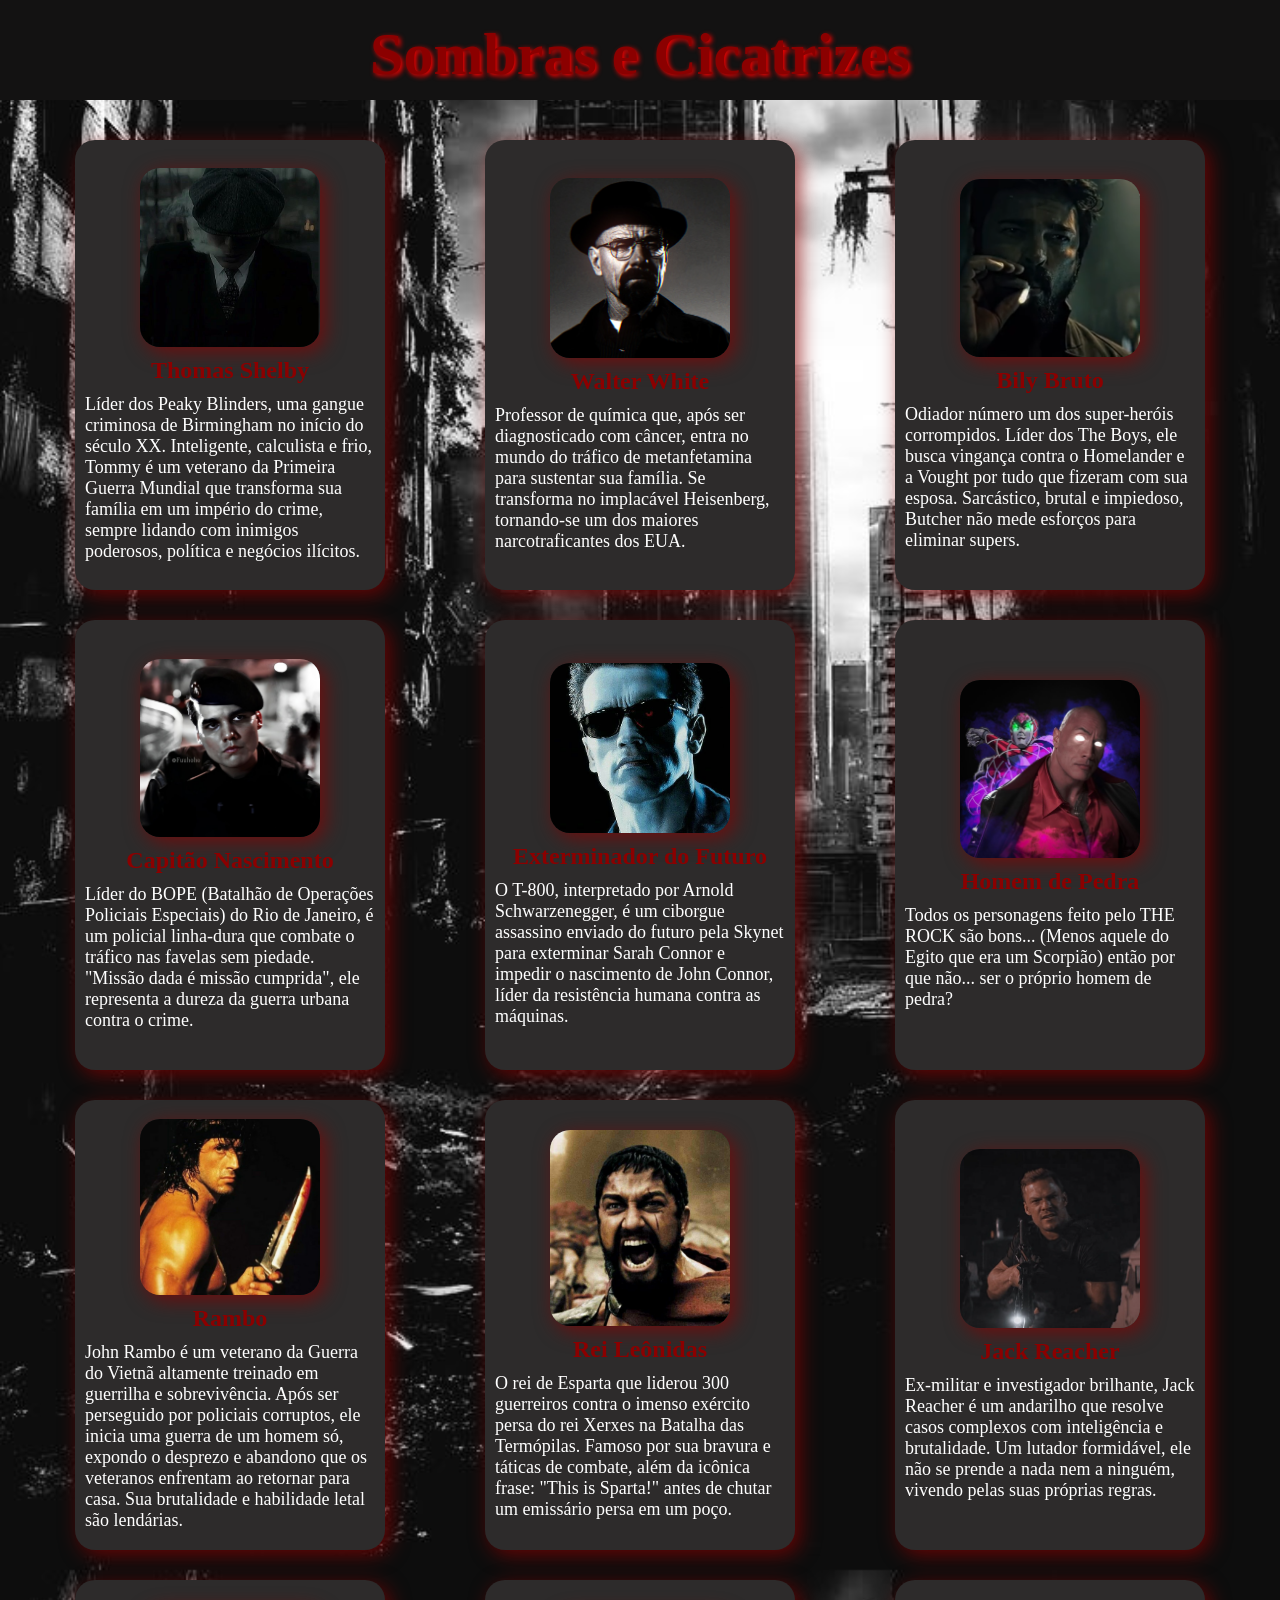
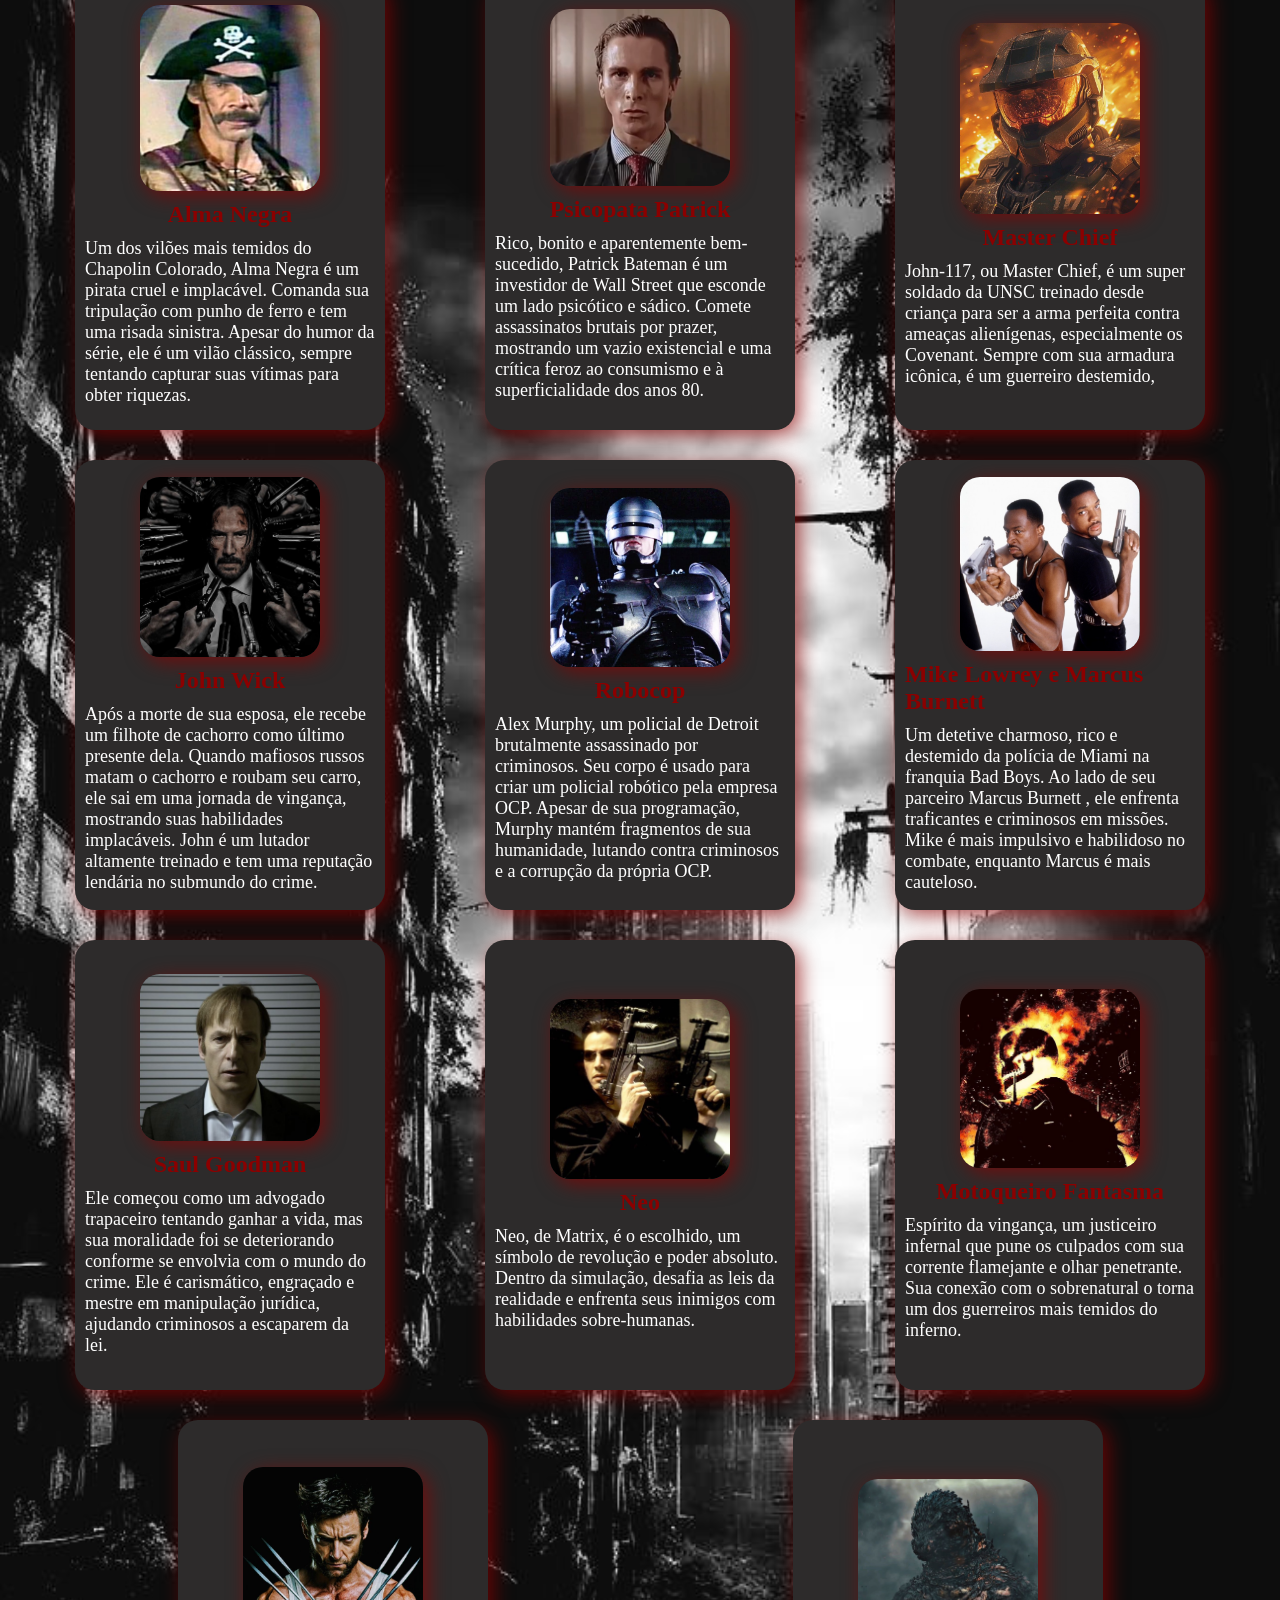
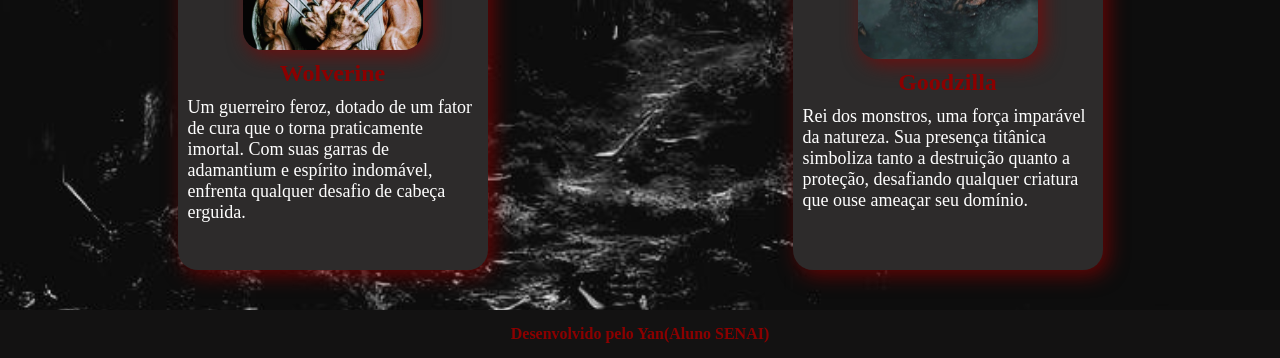
==== index.html @ 133b9180 "Update and rename pagina.html to index.html" ====
<!DOCTYPE html>
<html lang="pt-br">
<head>
    <meta charset="UTF-8">
    <meta name="viewport" content="width=device-width, initial-scale=1.0">
    <title>Semantica</title>
    <link rel="stylesheet" href="style.css">
    <link href="https://fonts.googleapis.com/css2?family=Oswald:wght@300;400;700&display=swap" rel="stylesheet">
    <style>
    
    .card.audio-playing {

    transition: box-shadow 0.3s ease-in-out;
    transform: translateY(-25px) translate(5px, -5px) rotate(4deg);
 box-shadow: 0 0 20px 5px #C89B3C; 
    background-color: rgb(0, 0, 0); 
    animation: darkRedBlackOscillation 0.4s infinite alternate;
        
}

.card.audio-playing img {
            animation: blink 1s infinite alternate; /* Animação de piscar */
            transform: scale(1.1);
            box-shadow: 5px 5px 30px rgba(200, 155, 60, 0.8);
        }


        .card.audio-playing p { 
            color: #C89B3C;
            text-shadow: 2px 2px 5px #C89B3C;
        }


         
        .card.audio-playing h2 {
        color: #C89B3C;
    }
      
        


</style>

</head>
<body>
    <header>
        <h1>Sombras e Cicatrizes </h1>

    </header>
 

    <main>
      
    
    </div>
      
      


       
        <div class="card" onclick="playAudio('audio1')">
            <img src="assets/thomas shelby.png" width="100px">
            <h2>Thomas Shelby</h2> 
            
          
           <p> Líder dos Peaky Blinders, uma gangue criminosa de Birmingham no início do século XX. Inteligente, calculista e frio, Tommy é um veterano da Primeira Guerra Mundial que transforma sua família em um império do crime, sempre lidando com inimigos poderosos, política e negócios ilícitos.

            </p>
            <audio id="audio1" src="audio/cena-dublada-tem-sangue-na-minha-mão-thomas-shelby.mp3"></audio>
            

        </div>


       


        <div class="card" onclick="playAudio('audio2')">
            <img src="assets/walter white.png" width="100px">
            <h2>Walter White</h2>
            <p>Professor de química que, após ser diagnosticado com câncer, entra no mundo do tráfico de metanfetamina para sustentar sua família. 
                Se transforma no implacável Heisenberg, tornando-se um dos maiores narcotraficantes dos EUA.

 </p>
 <audio id="audio2" src="audio/walter-white--breaking-bad--edit-dublado.mp3"></audio>

        </div>



        <div class="card" onclick="playAudio('audio3')">
            <img src="assets/billy bruto.png" width="100px">
            <h2>Bily Bruto</h2>
            <p> Odiador número um dos super-heróis corrompidos. Líder dos The Boys, ele busca vingança contra o Homelander e a Vought por tudo 
                que fizeram com sua esposa. Sarcástico, brutal e impiedoso, Butcher não mede esforços para eliminar supers.</p>
            <audio id="audio3" src="audio/the-boys-nivelei-o-jogo-edit-bruto.mp3"></audio>

        </div>

        <div class="card" onclick="playAudio('audio4')">
            <img src="assets/troap de elite.png" width="100px">
            <h2>Capitão Nascimento</h2>
            <p>Líder do BOPE (Batalhão de Operações Policiais Especiais) do Rio de Janeiro, é um policial linha-dura que combate o tráfico nas 
                favelas sem piedade. "Missão dada é missão cumprida", ele representa a dureza da guerra urbana contra o crime. </p>
                <audio id="audio4"   src="audio/tropa-de-elite--bope.mp3"></audio>
              
        </div>


        <div class="card" onclick="playAudio('audio5')">
            <img src="assets/exterminador.png" width="100px">
            <h2>Exterminador do Futuro</h2>
            <p> O T-800, interpretado por Arnold Schwarzenegger, é um ciborgue assassino enviado do futuro pela Skynet para exterminar Sarah 
                Connor e impedir o nascimento de John Connor, líder da resistência humana contra as máquinas. </p>
                <audio id= "audio5"   src="audio/terminator-2-judgement-day-edit--akiuara---sleepwalker-slowed.mp3"></audio>

        </div>

        <div class="card" onclick="playAudio('audio6')">
            <img src="assets/the rock.png" width="100px">
            <h2>Homem de Pedra</h2>
            <p> Todos os personagens feito pelo THE ROCK são bons... (Menos aquele do Egito que era um Scorpião)
                então por que não... ser o próprio homem de pedra?

            </p>
            <audio id= "audio6"   src="audio/its-about-drive-its-about-power-we-stay-hungry-we-devour-uncensored-hq.mp3"></audio>


        </div>


        <div class="card" onclick="playAudio('audio7')">
            <img src="assets/rambo.png" width="100px">
            <h2>Rambo</h2>
            <p> John Rambo é um veterano da Guerra do Vietnã altamente treinado em guerrilha e sobrevivência. Após ser perseguido por policiais corruptos, ele inicia uma guerra de um homem só, expondo o desprezo e abandono que os veteranos enfrentam ao retornar para casa. Sua brutalidade e habilidade letal são lendárias.</p>
            <audio id= "audio7"   src="audio/rambo-edit-pra-mim-a-vida-cívil-não-é-nada-rambo.mp3"></audio>
        </div>


        <div class="card" onclick="playAudio('audio8')">
            <img src="assets/esparta.png" width="100px">
            <h2>Rei Leônidas</h2>
            <p> O rei de Esparta que liderou 300 guerreiros contra o imenso exército persa do rei Xerxes na Batalha das Termópilas. Famoso por sua bravura e táticas de combate, além da icônica frase: "This is Sparta!" antes de chutar um emissário persa em um poço.</p>
            <audio id= "audio8"   src="audio/rei-leônidas-edit.mp3"></audio>
        </div>


        <div class="card" onclick="playAudio('audio9')">
            <img src="assets/jack reacher.png" width="100px">
            <h2>Jack Reacher</h2>
            <p> Ex-militar e investigador brilhante, Jack Reacher é um andarilho que resolve casos complexos com inteligência e brutalidade. Um lutador formidável, ele não se prende a nada nem a ninguém, vivendo pelas suas próprias regras.</p>
            <audio id= "audio9"   src="audio/ele-ainda-deu-uma-chance--série-reacher.mp3"></audio>
        </div>


        <div class="card" onclick="playAudio('audio10')">
            <img src="assets/alma negra.png" width="100px">
            <h2>Alma Negra</h2>
            <p> Um dos vilões mais temidos do Chapolin Colorado, Alma Negra é um pirata cruel e implacável. Comanda sua tripulação com punho de ferro e tem uma risada sinistra. Apesar do humor da série, ele é um vilão clássico, sempre tentando capturar suas vítimas para obter riquezas.</p>
                <audio id= "audio10"   src="audio/alma-negra-edit--af1-slowed.mp3"></audio>

        </div>


        <div class="card" onclick="playAudio('audio11')">
            <img src="assets/patrick sigma.png" width="100px">
            <h2>Psicopata Patrick</h2>
            <p> Rico, bonito e aparentemente bem-sucedido, Patrick Bateman é um investidor de Wall Street que esconde um lado psicótico e sádico. Comete assassinatos brutais por prazer, mostrando um vazio existencial e uma crítica feroz ao consumismo e à superficialidade dos anos 80.    </p>
                <audio id= "audio11"   src="audio/edit-do-psicopata-americano.mp3"></audio>
 

        </div>


        <div class="card" onclick="playAudio('audio12')">
            <img src="assets/halo.png" width="100px">
            <h2>Master Chief</h2>
            <p> John-117, ou Master Chief, é um super soldado da UNSC treinado desde criança para ser a arma perfeita contra ameaças alienígenas, especialmente os Covenant. Sempre com sua armadura icônica, é um guerreiro destemido,</p>
            <audio id= "audio12"   src="audio/master-chief-edit.mp3"></audio>
        </div>



        <div class="card" onclick="playAudio('audio13')">
            <img src="assets/john wick.png" width="100px">
            <h2>John Wick</h2>
            <p>Após a morte de sua esposa, ele recebe um filhote de cachorro como último presente dela. Quando mafiosos russos matam o cachorro e roubam seu carro, ele sai em uma jornada de vingança, mostrando suas habilidades implacáveis. John é um lutador altamente treinado e tem uma reputação lendária no submundo do crime.   </p>
                <audio id= "audio13"   src="audio/john-wick-conversa-com-winston-shorts-short-johnwick-filmes.mp3"></audio>

         
        </div>


        <div class="card" onclick="playAudio('audio14')">
            <img src="assets/robocop.png" width="100px">
            <h2>Robocop</h2>
            <p>Alex Murphy, um policial de Detroit brutalmente assassinado por criminosos. Seu corpo é usado para criar um policial robótico pela empresa OCP. Apesar de sua programação, Murphy mantém fragmentos de sua humanidade, lutando contra criminosos e a corrupção da própria OCP.   </p>
                <audio id= "audio14"   src="audio/alex-murphy-é-robocop-o-policial-do-futuro-1987-cena-final-robocop-dublado.mp3"></audio>
          
        </div>
        



        <div class="card" onclick="playAudio('audio15')">
            <img src="assets/bad boys.png" width="100px">
            <h2>Mike Lowrey e  Marcus Burnett </h2>
            <p>  Um detetive charmoso, rico e destemido da polícia de Miami na franquia Bad Boys. Ao lado de seu parceiro Marcus Burnett , ele enfrenta traficantes e criminosos em missões. Mike é mais impulsivo e habilidoso no combate, enquanto Marcus é mais cauteloso.
            </p>
            <audio id= "audio15"   src="audio/o-que-você-acha-dessa-cena-filme-bad-boys-rise-or-die (1).mp3"></audio>
        </div>



        <div class="card" onclick="playAudio('audio16')">
            <img src="assets/saul goodman.png" width="100px">
            <h2>Saul Goodman</h2>
            <p>Ele começou como um advogado trapaceiro tentando ganhar a vida, mas sua moralidade foi se deteriorando conforme se envolvia com o mundo do crime. Ele é carismático, engraçado e mestre em manipulação jurídica, ajudando criminosos a escaparem da lei.

            
                
            </p>
            <audio id= "audio16"   src="audio/comercial-é-melhor-ligar-para-o-saul-dublado.mp3"></audio>
        </div>


          
        <div class="card" onclick="playAudio('audio17')">
            <img src="asset/matrix.png" width="100px">
            <h2>Neo</h2> 
            
          
           <p> Neo, de Matrix, é o escolhido, um símbolo de revolução e poder absoluto. Dentro da simulação, desafia as leis da realidade e enfrenta seus inimigos com habilidades sobre-humanas.
            </p>
            <audio id="audio17" src="audios/neomatrix.mp3"></audio>
            

        </div>


       


        <div class="card" onclick="playAudio('audio18')">
            <img src="asset/motoqueiro fantasma.png" width="100px">
            <h2>Motoqueiro Fantasma</h2>
            <p>Espírito da vingança, um justiceiro infernal que pune os culpados com sua corrente flamejante e olhar penetrante. Sua conexão com o sobrenatural o torna um dos guerreiros mais temidos do inferno.

 </p>
 <audio id="audio18" src="audios/motoqueiro-fantasma-o-cavaleiro-surge.mp3"></audio>

        </div>



        <div class="card" onclick="playAudio('audio19')">
            <img src="asset/wolverine.png" width="100px">
            <h2>Wolverine</h2>
            <p> Um guerreiro feroz, dotado de um fator de cura que o torna praticamente imortal. Com suas garras de adamantium e espírito indomável, enfrenta qualquer desafio de cabeça erguida.</p>
            <audio id="audio19" src="audios/wolverine.mp3"></audio>

        </div>


        
        <div class="card" onclick="playAudio('audio20')">
            <img src="asset/goodzila.png" width="100px">
            <h2>Goodzilla</h2>
            <p>Rei dos monstros, uma força imparável da natureza. Sua presença titânica simboliza tanto a destruição quanto a proteção, desafiando qualquer criatura que ouse ameaçar seu domínio. </p>
                <audio id= "audio20"   src="audios/goodizilla.mp3"></audio>

        </div>





      
</div>



<script src="script.js"></script>





</body>
    </main>

    <script src="script.js"></script>


    <footer >
      <p> Desenvolvido pelo Yan(Aluno SENAI)</p>

  
    </footer>
</div>
</body>
</html>
---- style.css ----
* {
        margin: 0;
        padding: 0;
        box-sizing: border-box;
    }
    
    body {
        color: #C89B3C; 
        height: 100vh;
        display: flex;
        flex-direction: column;
        background-image: url("assets/download.jfif");
        background-size: cover;
        background-position: center;
    }
    
    header {
        background-color: #131212; 
        height: 100px;
        color: rgb(139, 0, 0); 
        text-align: center;
        align-content: center;
        font-size: 30px;
        font-weight: bold;
        padding: 20px;
        text-shadow: 2px 2px 5px red;
    }
    
    header:hover {
        transform: scale(1.0);
    }
    
    header:hover h1 {
        color: #C89B3C;
        text-shadow: 2px 2px 5px #C89B3C;
    }
    
   
    main {
        flex: 1;
        display: flex;
        flex-direction: row;
        justify-content: space-around;
        padding: 30px;
        align-items: center;
        flex-wrap: wrap;
        gap: 10px;
    }
    /*ANIMAÇÃO DO CARD TANTO NO MOUSE E NA SELEÇÃO DELE*/
    .card {
        width: 310px;
        height: 450px;
        background-color: #2d2b2b; 
        border-radius: 20px;
        box-shadow: 5px 5px 20px rgba(139, 0, 0, 0.7);
        padding: 7px 10px;
        margin: 10px 5px;
        transition: transform 0.3s ease-in-out, box-shadow 0.3s ease-in-out;
        display: flex;
        flex-direction: column;
        justify-content: center;
        align-items: center;
    }
    
    .card:hover {
        transform: translateY(-25px) translate(5px, -5px) rotate(4deg);
        box-shadow: 0 0 20px 5px #C89B3C; 
        background-color: rgb(0, 0, 0); 
        animation: darkRedBlackOscillation 0.4s infinite alternate;
    }
    
    @keyframes darkRedBlackOscillation {
        0% { background-color: #000000; 
            box-shadow: 0 0 15px rgba(139, 0, 0, 0.7);
            border-color: rgba(139, 0, 0, 0.7);
         }
        100% { background-color: #111111; 
            box-shadow: 0 0 20px 5px #C89B3C;
            border-color: #C89B3C;}
    }
    


    


    /**/
    .card img {
        width: 180px;
        object-fit: cover;
        border-radius: 20px;
        border: 4px black;
        box-shadow: 5px 5px 20px rgba(139, 0, 0, 0.7);
    }
    
    .card:hover img{
        transform: scale(1.1);
        box-shadow: 5px 5px 30px rgba(200, 155, 60, 0.8);
    }
    
    .card h2 {
        margin: 10px 0;
        color: rgb(139, 0, 0);
    }
    
    .card:hover h2 {
        color: #C89B3C;
    }
    
    .card p {
        font-size: 18px;
        color: rgb(255, 255, 255);
        transition: color 1.5s ease-in-out;
    }
    
    .card:hover p {
        color: #C89B3C;
        text-shadow: 2px 2px 5px #C89B3C;
    }
    
    footer {
        background-color: #131212;
        text-align: center;
        padding: 15px;
        color: rgb(139, 0, 0); 
        font-weight: bold;
        transition: transform 0.3s ease-in-out, box-shadow 0.3s ease-in-out;
        display: flex;
        justify-content: center;
        align-items: center;
        margin-bottom: 1%;
    }
    
    footer:hover {
        transform: scale(1.0);
    }
    
    footer:hover p {
        color: #C89B3C;
    }
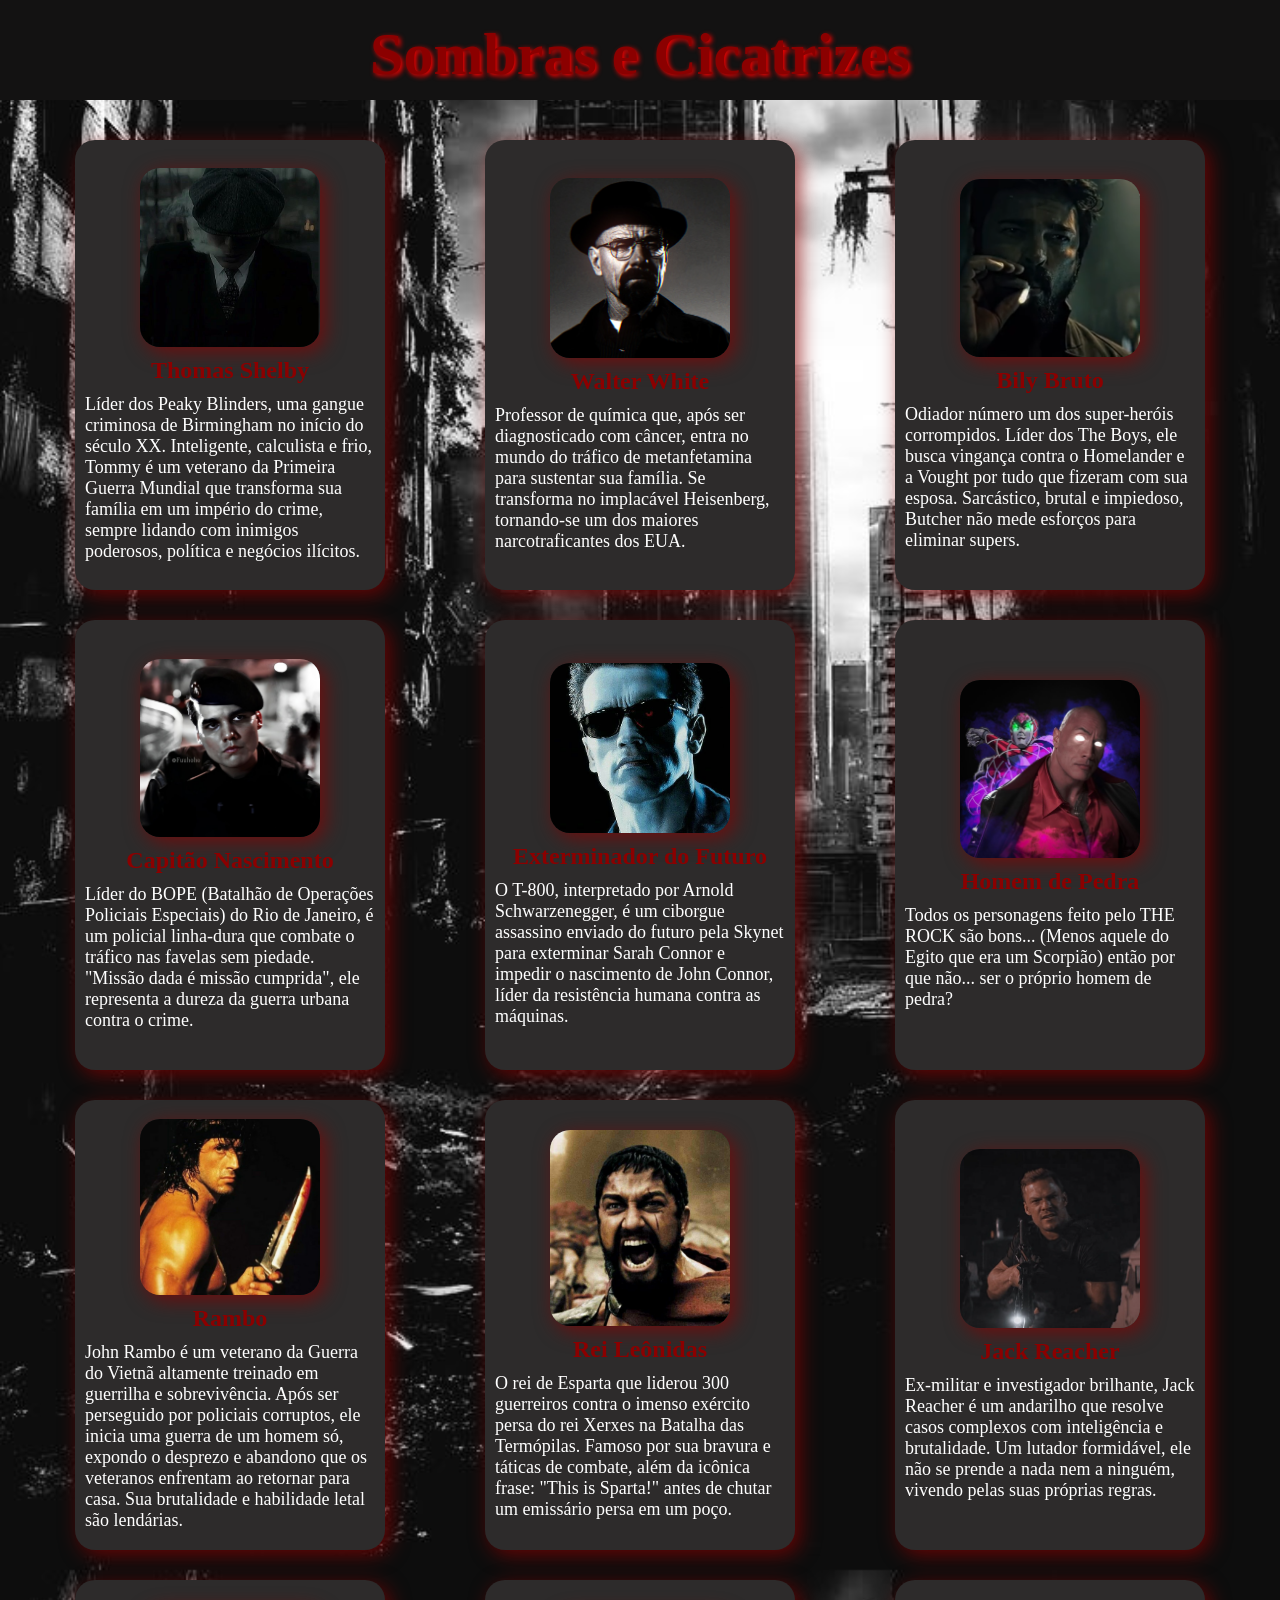
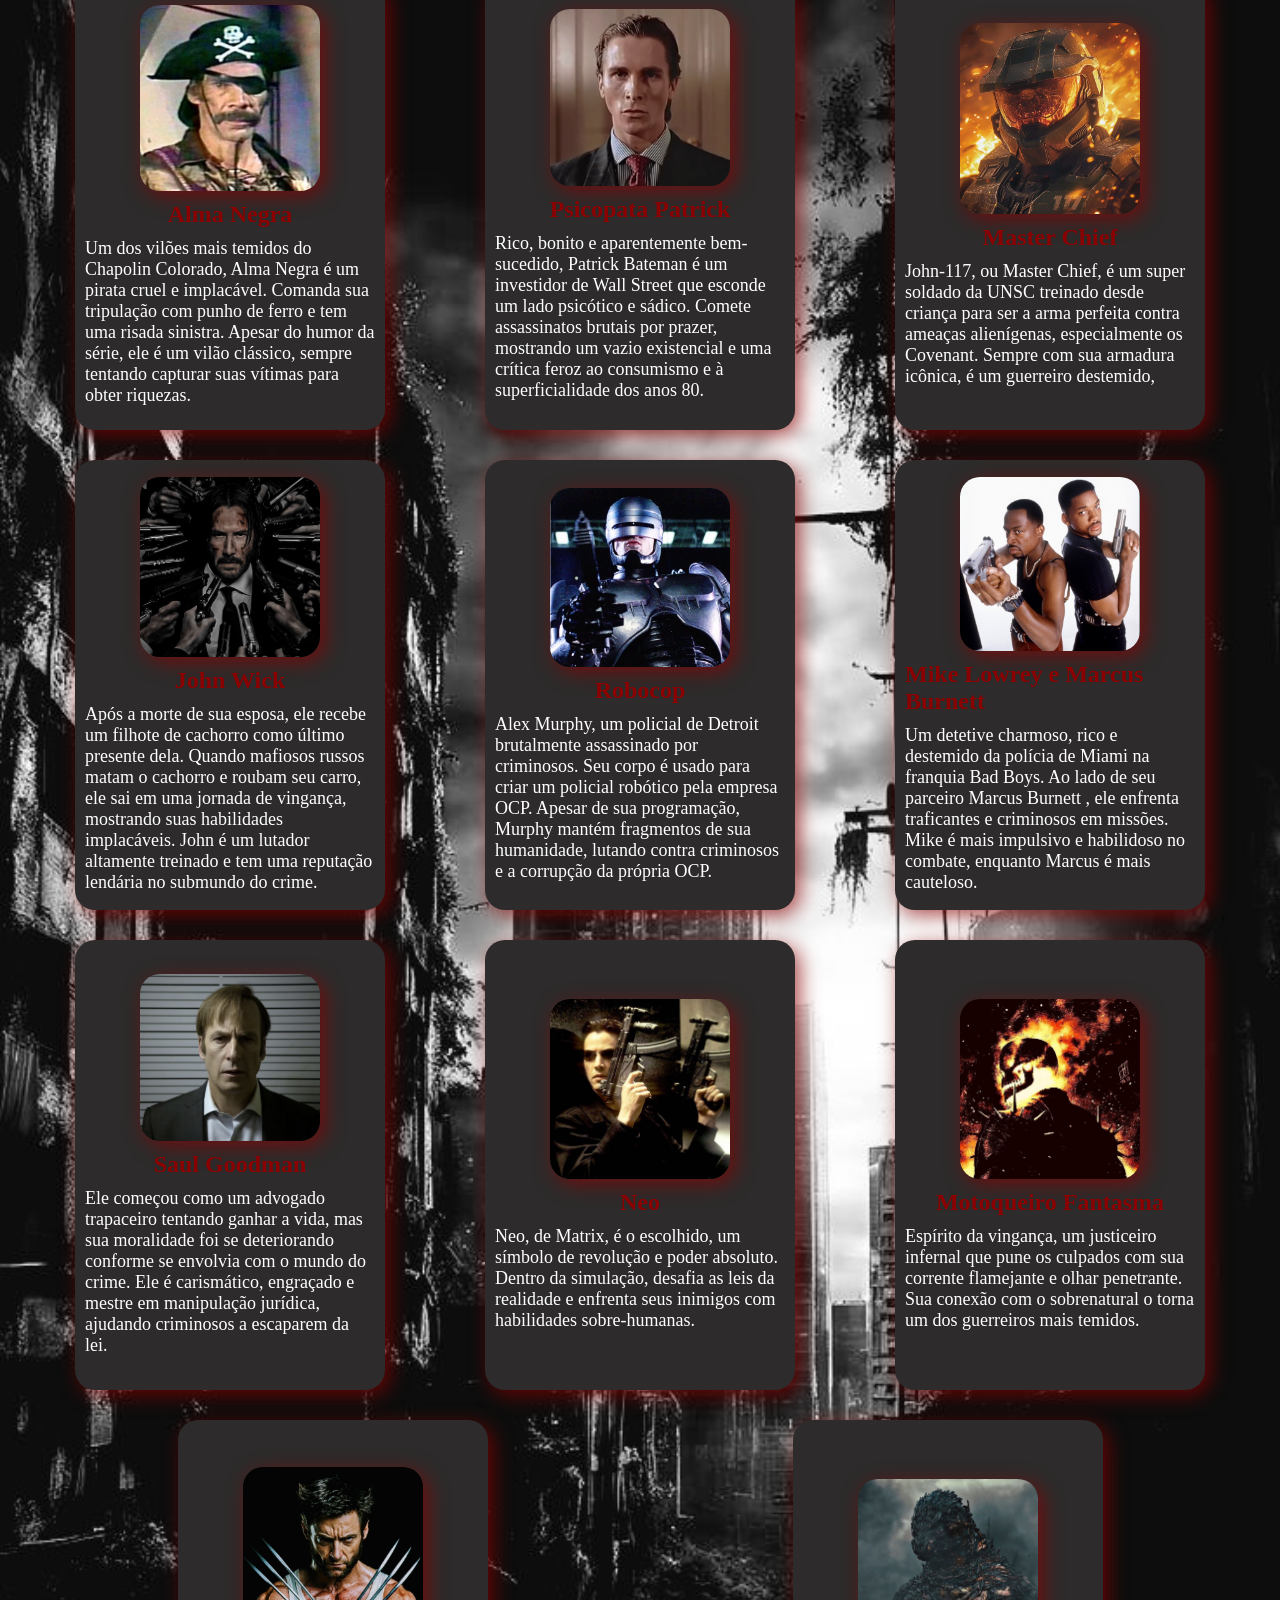
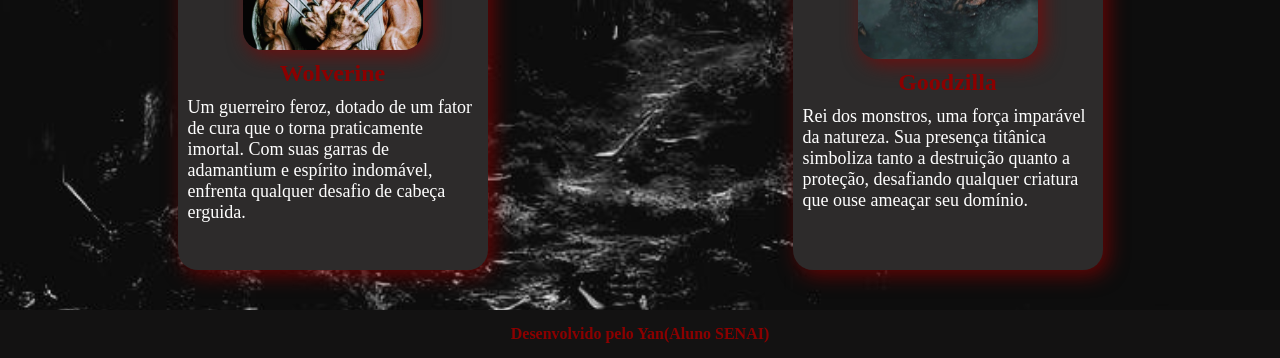
==== commit 1daa2f9c: "Update index.html" ====
--- a/index.html
+++ b/index.html
@@ -244,7 +244,7 @@
         <div class="card" onclick="playAudio('audio18')">
             <img src="asset/motoqueiro fantasma.png" width="100px">
             <h2>Motoqueiro Fantasma</h2>
-            <p>Espírito da vingança, um justiceiro infernal que pune os culpados com sua corrente flamejante e olhar penetrante. Sua conexão com o sobrenatural o torna um dos guerreiros mais temidos do inferno.
+            <p>Espírito da vingança, um justiceiro infernal que pune os culpados com sua corrente flamejante e olhar penetrante. Sua conexão com o sobrenatural o torna um dos guerreiros mais temidos.
 
  </p>
  <audio id="audio18" src="audios/motoqueiro-fantasma-o-cavaleiro-surge.mp3"></audio>
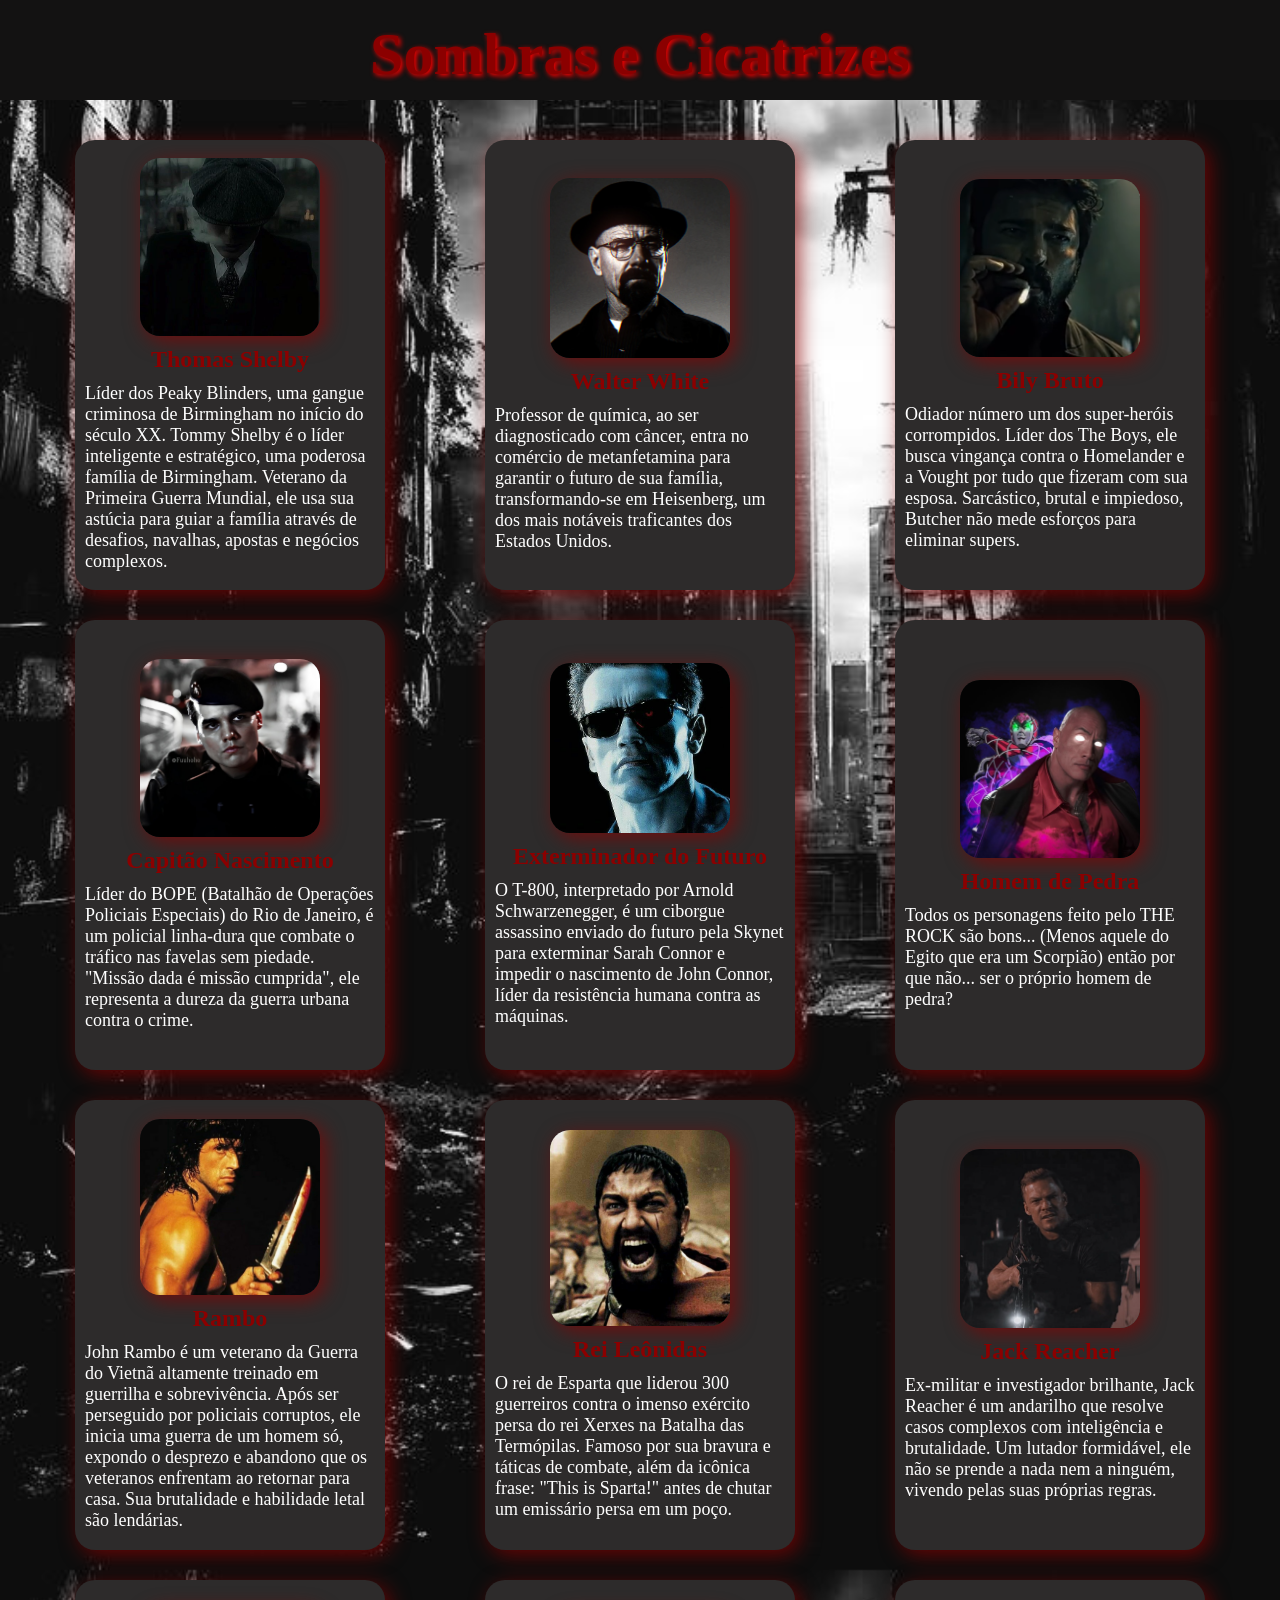
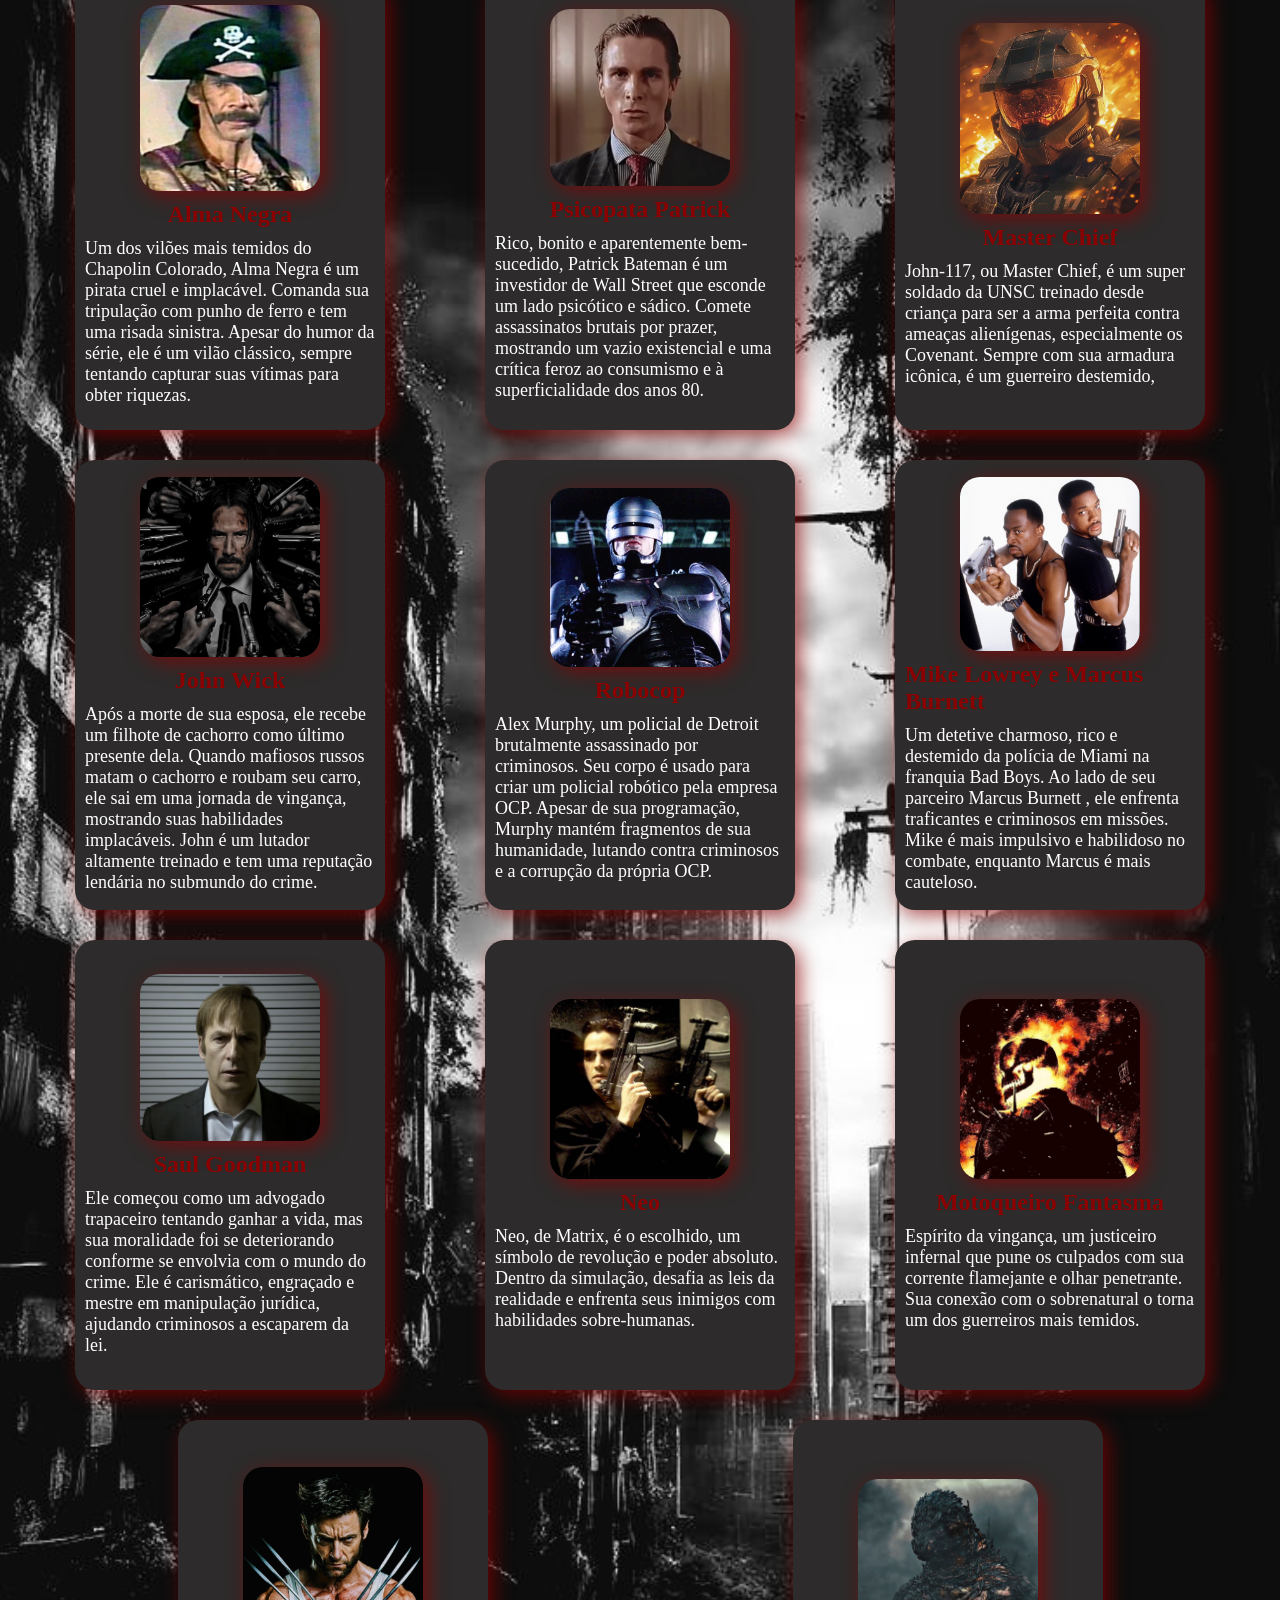
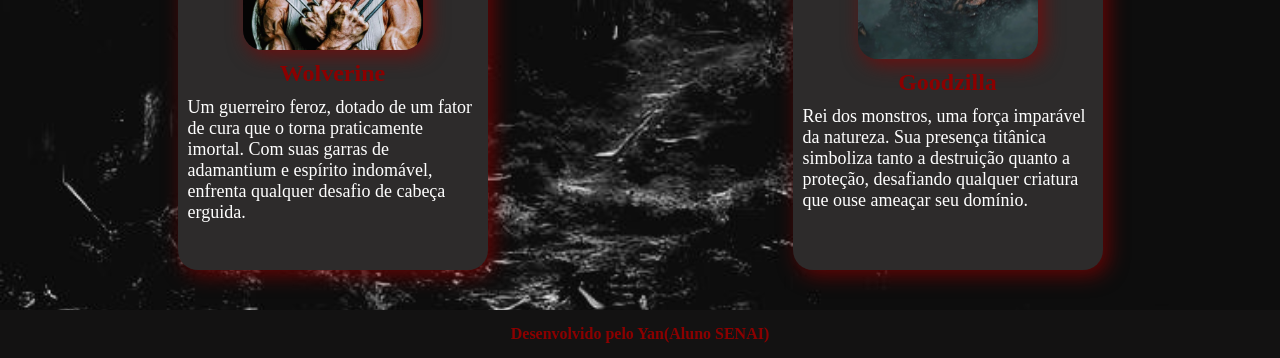
==== commit e54fd86a: "Update index.html" ====
--- a/index.html
+++ b/index.html
@@ -63,8 +63,7 @@
             <h2>Thomas Shelby</h2> 
             
           
-           <p> Líder dos Peaky Blinders, uma gangue criminosa de Birmingham no início do século XX. Inteligente, calculista e frio, Tommy é um veterano da Primeira Guerra Mundial que transforma sua família em um império do crime, sempre lidando com inimigos poderosos, política e negócios ilícitos.
-
+           <p> Líder dos Peaky Blinders, uma gangue criminosa de Birmingham no início do século XX. Tommy Shelby é o líder inteligente e estratégico, uma poderosa família de Birmingham. Veterano da Primeira Guerra Mundial, ele usa sua astúcia para guiar a família através de desafios, navalhas, apostas e negócios complexos.
             </p>
             <audio id="audio1" src="audio/cena-dublada-tem-sangue-na-minha-mão-thomas-shelby.mp3"></audio>
             
@@ -78,9 +77,7 @@
         <div class="card" onclick="playAudio('audio2')">
             <img src="assets/walter white.png" width="100px">
             <h2>Walter White</h2>
-            <p>Professor de química que, após ser diagnosticado com câncer, entra no mundo do tráfico de metanfetamina para sustentar sua família. 
-                Se transforma no implacável Heisenberg, tornando-se um dos maiores narcotraficantes dos EUA.
-
+            <p>Professor de química, ao ser diagnosticado com câncer, entra no comércio de metanfetamina para garantir o futuro de sua família, transformando-se em Heisenberg, um dos mais notáveis traficantes dos Estados Unidos.
  </p>
  <audio id="audio2" src="audio/walter-white--breaking-bad--edit-dublado.mp3"></audio>
 
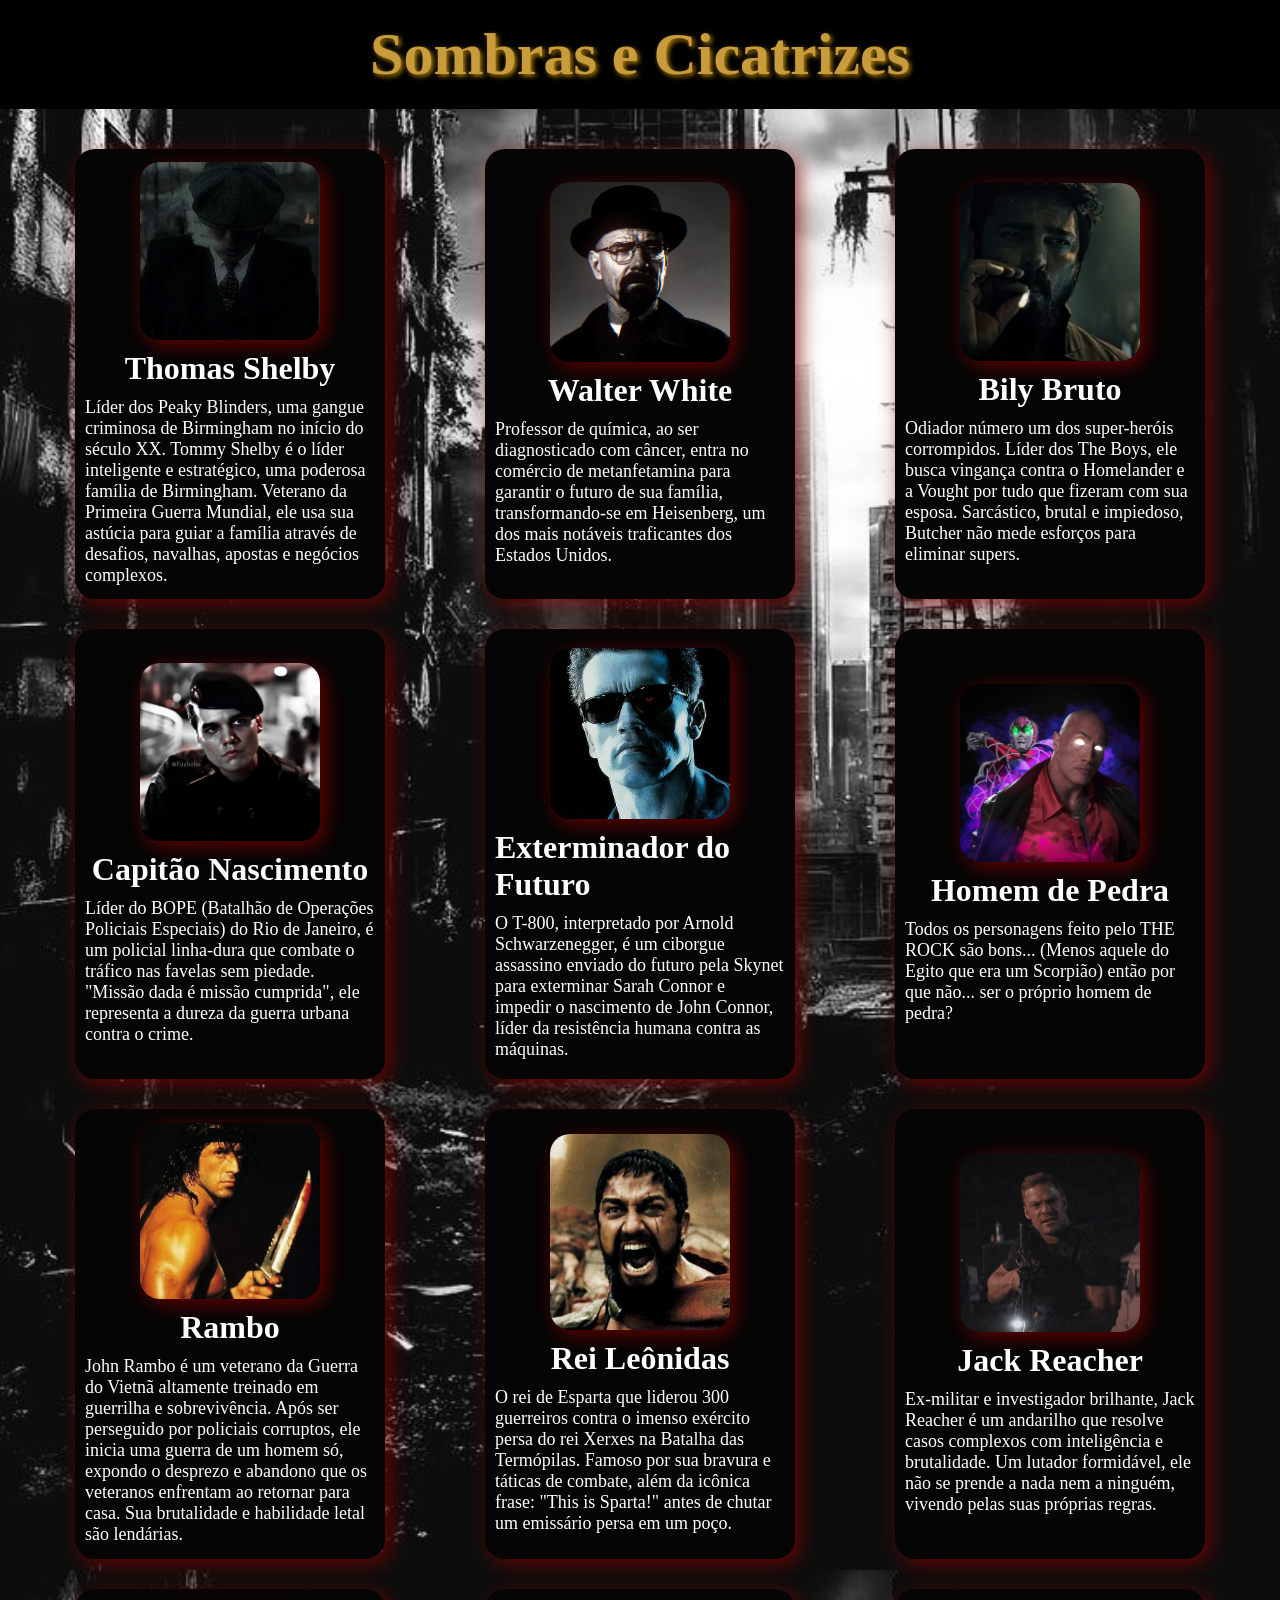
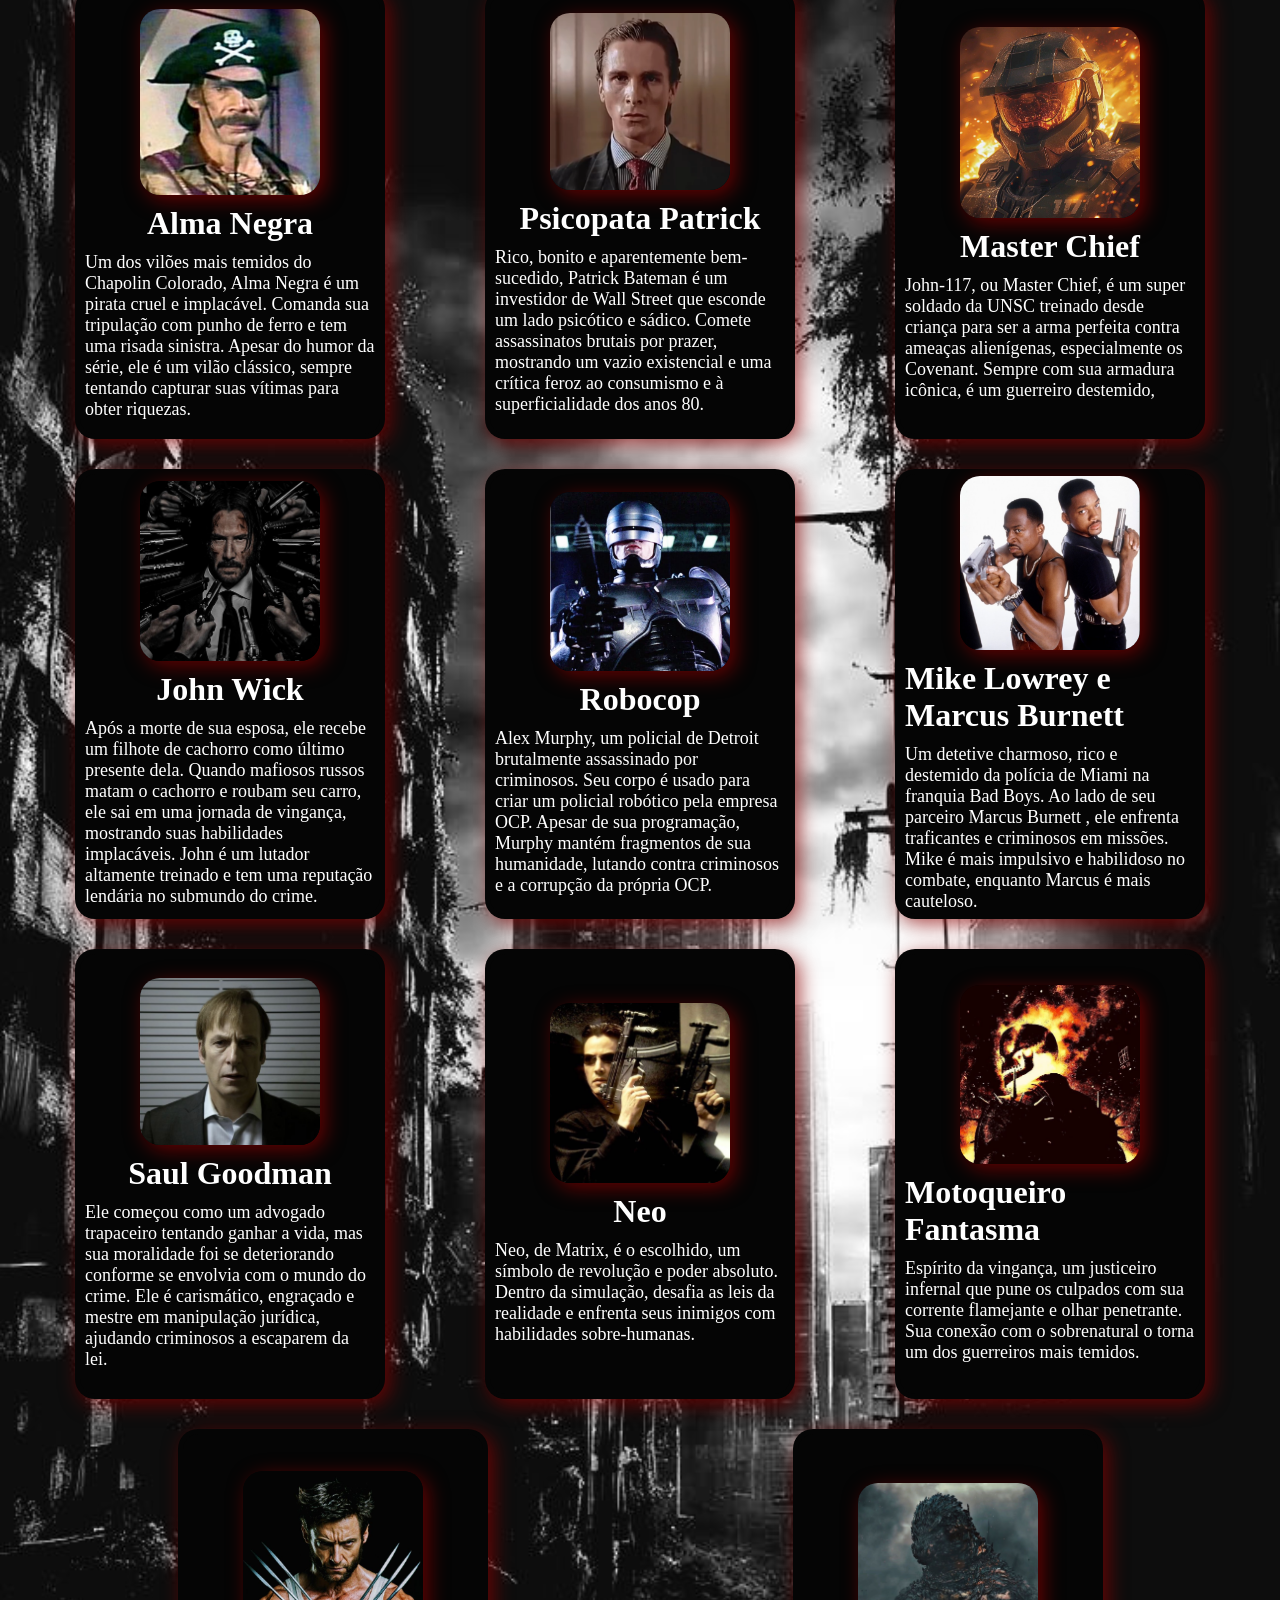
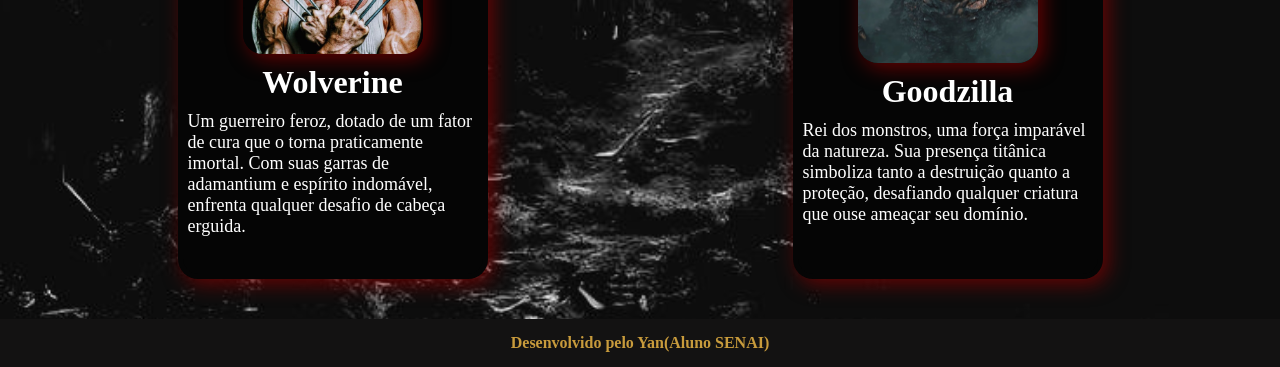
==== commit 55b436d9: "Update index.html" ====
--- a/index.html
+++ b/index.html
@@ -3,38 +3,50 @@
 <head>
     <meta charset="UTF-8">
     <meta name="viewport" content="width=device-width, initial-scale=1.0">
-    <title>Semantica</title>
+    <title>Personagens Temidos</title>
     <link rel="stylesheet" href="style.css">
     <link href="https://fonts.googleapis.com/css2?family=Oswald:wght@300;400;700&display=swap" rel="stylesheet">
     <style>
     
+       
     .card.audio-playing {
-
-    transition: box-shadow 0.3s ease-in-out;
-    transform: translateY(-25px) translate(5px, -5px) rotate(4deg);
- box-shadow: 0 0 20px 5px #C89B3C; 
-    background-color: rgb(0, 0, 0); 
-    animation: darkRedBlackOscillation 0.4s infinite alternate;
-        
+  transition: box-shadow 0.3s ease-in-out, transform 0.3s ease-in-out; /* Added transform to transition */
+  transform: translateY(-15px) scale(1.05) rotate(3deg);
+  box-shadow: 0 0 20px 5px #C89B3C;
+  background-color: rgb(0, 0, 0);
+  animation: darkRedBlackOscillation 0.4s infinite alternate;
 }
 
+.card.audio-playing::before {
+  content: '';
+  position: absolute;
+  width: 200px;
+  background-image: linear-gradient(180deg,  rgb(255, 153, 0), rgb(255, 172, 48));
+  height: 150%;
+  transition: opacity 0.25s linear; /* Changed to opacity transition */
+  opacity: 1; /* Make it visible when audio is playing */
+  animation: rotBGing 3s linear infinite; /* Assuming rotBGing is defined elsewhere */
+}
+
 .card.audio-playing img {
-            animation: blink 1s infinite alternate; /* Animação de piscar */
-            transform: scale(1.1);
-            box-shadow: 5px 5px 30px rgba(200, 155, 60, 0.8);
-        }
-
-
-        .card.audio-playing p { 
-            color: #C89B3C;
-            text-shadow: 2px 2px 5px #C89B3C;
-        }
-
-
-         
-        .card.audio-playing h2 {
+        animation: blink 1s infinite alternate; /* Animação de piscar */
+        transform: scale(1.1);
+        box-shadow: 5px 5px 30px rgba(200, 155, 60, 0.8);
+    }
+
+
+    .card.audio-playing p { 
         color: #C89B3C;
+        text-shadow: 2px 2px 5px #C89B3C;
     }
+
+
+     
+    .card.audio-playing h2 {
+    color: #C89B3C;
+}
+
+
       
         
 
--- a/style.css
+++ b/style.css
@@ -1,151 +1,238 @@
 
 
-
-
-
-
-
-
-
-
-      * {
-        margin: 0;
-        padding: 0;
-        box-sizing: border-box;
-    }
-    
-    body {
-        color: #C89B3C; 
-        height: 100vh;
-        display: flex;
-        flex-direction: column;
-        background-image: url("assets/download.jfif");
-        background-size: cover;
-        background-position: center;
-    }
-    
-    header {
-        background-color: #131212; 
-        height: 100px;
-        color: rgb(139, 0, 0); 
-        text-align: center;
-        align-content: center;
-        font-size: 30px;
-        font-weight: bold;
-        padding: 20px;
-        text-shadow: 2px 2px 5px red;
-    }
-    
-    header:hover {
-        transform: scale(1.0);
-    }
-    
-    header:hover h1 {
-        color: #C89B3C;
-        text-shadow: 2px 2px 5px #C89B3C;
-    }
-    
-   
-    main {
-        flex: 1;
-        display: flex;
-        flex-direction: row;
-        justify-content: space-around;
-        padding: 30px;
-        align-items: center;
-        flex-wrap: wrap;
-        gap: 10px;
-    }
-    /*ANIMAÇÃO DO CARD TANTO NO MOUSE E NA SELEÇÃO DELE*/
-    .card {
-        width: 310px;
-        height: 450px;
-        background-color: #2d2b2b; 
-        border-radius: 20px;
-        box-shadow: 5px 5px 20px rgba(139, 0, 0, 0.7);
-        padding: 7px 10px;
-        margin: 10px 5px;
-        transition: transform 0.3s ease-in-out, box-shadow 0.3s ease-in-out;
-        display: flex;
-        flex-direction: column;
-        justify-content: center;
-        align-items: center;
-    }
-    
-    .card:hover {
-        transform: translateY(-25px) translate(5px, -5px) rotate(4deg);
-        box-shadow: 0 0 20px 5px #C89B3C; 
-        background-color: rgb(0, 0, 0); 
-        animation: darkRedBlackOscillation 0.4s infinite alternate;
-    }
-    
-    @keyframes darkRedBlackOscillation {
-        0% { background-color: #000000; 
-            box-shadow: 0 0 15px rgba(139, 0, 0, 0.7);
-            border-color: rgba(139, 0, 0, 0.7);
-         }
-        100% { background-color: #111111; 
-            box-shadow: 0 0 20px 5px #C89B3C;
-            border-color: #C89B3C;}
-    }
-    
-
-
-    
-
-
-    /**/
-    .card img {
-        width: 180px;
-        object-fit: cover;
-        border-radius: 20px;
-        border: 4px black;
-        box-shadow: 5px 5px 20px rgba(139, 0, 0, 0.7);
-    }
-    
-    .card:hover img{
-        transform: scale(1.1);
-        box-shadow: 5px 5px 30px rgba(200, 155, 60, 0.8);
-    }
-    
-    .card h2 {
-        margin: 10px 0;
-        color: rgb(139, 0, 0);
-    }
-    
-    .card:hover h2 {
-        color: #C89B3C;
-    }
-    
-    .card p {
-        font-size: 18px;
-        color: rgb(255, 255, 255);
-        transition: color 1.5s ease-in-out;
-    }
-    
-    .card:hover p {
-        color: #C89B3C;
-        text-shadow: 2px 2px 5px #C89B3C;
-    }
-    
-    footer {
-        background-color: #131212;
-        text-align: center;
-        padding: 15px;
-        color: rgb(139, 0, 0); 
-        font-weight: bold;
-        transition: transform 0.3s ease-in-out, box-shadow 0.3s ease-in-out;
-        display: flex;
-        justify-content: center;
-        align-items: center;
-        margin-bottom: 1%;
-    }
-    
-    footer:hover {
-        transform: scale(1.0);
-    }
-    
-    footer:hover p {
-        color: #C89B3C;
-    }
-    +* {
+  margin: 0;
+  padding: 0;
+  box-sizing: border-box;
+}
+
+body {
+  color: #C89B3C;
+  height: 100vh;
+  display: flex;
+  flex-direction: column;
+  background-image: url("assets/download.jfif");
+  background-size: cover;
+  background-position: center;
+  background-color: rgba(0, 0, 0, 0.5);
+}
+
+/* Estilos do cabeçalho */
+header {
+  background-color: #000000;
+  height: 125px;
+  color: #C89B3C; 
+  text-align: center;
+  align-content: center;
+  font-size: 30px;
+  font-weight: bold;
+  padding: 20px;
+  text-shadow: 2px 2px 5px #b8860b; 
+  transition: transform 0.3s ease-in-out, box-shadow 0.3s ease-in-out;
+}
+
+header:hover {
+  transform: scale(1.0);
+}
+
+header:hover h1 {
+  color: #F5F5DC;
+  text-shadow: 2px 2px 5px #C89B3C;
+}
+
+/* Estilos da seção principal */
+main {
+  flex: 1;
+  display: flex;
+  flex-direction: row;
+  justify-content: space-around;
+  padding: 30px;
+  align-items: center;
+  flex-wrap: wrap;
+  gap: 10px;
+}
+
+/* Estilos do card */
+.card {
+  width: 310px;
+  height: 450px;
+  background-color: #050505; /* Preto bem escuro, ok */
+  border-radius: 20px;
+  box-shadow: 5px 5px 20px rgba(139, 0, 0, 0.7); 
+  padding: 7px 10px;
+  margin: 10px 5px;
+  transition: transform 0.3s ease-in-out, box-shadow 0.3s ease-in-out;
+  display: flex;
+  flex-direction: column;
+  justify-content: center;
+  align-items: center;
+  position: relative; /* Adicionado para posicionar ::before e ::after */
+  overflow: hidden; 
+
+
+}
+
+.card:hover {
+  transform: translateY(-25px) translate(5px, -5px) rotate(4deg);
+  box-shadow: 0 0 20px 5px #C89B3C; /* Sombra dourada ao passar o mouse */
+  background-color: rgb(0, 0, 0); /* Preto */
+  animation: darkRedBlackOscillation 0.4s infinite alternate;
+
+}
+
+@keyframes darkRedBlackOscillation {
+  0% {
+    background-color: #000000; /* Preto */
+    box-shadow: 0 0 15px rgba(139, 0, 0, 0.7); /* Sombra vermelha escura */
+    border-color: rgba(139, 0, 0, 0.7);
+  }
+  100% {
+    background-color: #111111; /* Preto mais claro */
+    box-shadow: 0 0 20px 5px #C89B3C; /* Sombra dourada */
+    border-color: #C89B3C;
+  }
+}
+
+.card img {
+  width: 180px;
+  object-fit: cover;
+  border-radius: 20px;
+  border: 4px black; /* Preto, ok */
+  box-shadow: 5px 5px 20px rgba(139, 0, 0, 0.7); /* Sombra vermelha escura */
+}
+
+.card:hover img {
+  transform: scale(1.1);
+  box-shadow: 5px 5px 30px rgba(200, 155, 60, 0.8); /* Sombra dourada ao passar o mouse */
+ 
+}
+
+.card h2 {
+  margin: 10px 0;
+  color: #C89B3C; /* Tom dourado */
+  z-index: 1; /* Garante que o título fique acima dos pseudo-elementos */
+}
+
+.card:hover h2 {
+  color: #F5F5DC; /* Bege claro ao passar o mouse */
+}
+
+.card p {
+  font-size: 18px;
+  color: #FFFFFF; /* Branco */
+  transition: color 1.5s ease-in-out;
+  z-index: 1; /* Garante que o parágrafo fique acima dos pseudo-elementos */
+}
+
+.card:hover p {
+  color: #F5F5DC; 
+  text-shadow: 2px 2px 5px #C89B3C; 
+}
+
+/* Estilos do rodapé */
+footer {
+  background-color: #131212;
+  text-align: center;
+  padding: 15px;
+  color: #C89B3C; 
+  font-weight: bold;
+  transition: transform 0.3s ease-in-out, box-shadow 0.3s ease-in-out;
+  display: flex;
+  justify-content: center;
+  align-items: center;
+  margin-bottom: 1%;
+}
+
+footer:hover {
+  transform: scale(1.0);
+}
+
+footer:hover p {
+  color: #F5F5DC; /* Bege claro ao passar o mouse */
+}
+
+
+
+
+
+
+
+
+
+@keyframes rotBGing {
+  from {
+    transform: rotate(0deg);
+  }
+  to {
+    transform: rotate(360deg);
+  }
+}
+
+
+
+.card h2 {
+  z-index: 1;
+  color: white;
+  font-size: 2em;
+}
+
+.card::before {
+  content: '';
+  position: absolute;
+  width: 200px;
+  background-image: linear-gradient(180deg, rgba(255, 196, 4, 0.7), rgba(255, 0, 0, 0.7));
+  height: 150%;
+  transition: all 0.25s linear;
+  opacity: 0; 
+}
+
+
+
+.card:hover::before,
+.card:focus::before,
+.card.animate-border::before { /* Add this line */
+  opacity: 1;
+  animation: rotBGing 3s linear infinite;
+}
+
+
+
+
+/* CARD */
+
+.card {
+  position: relative; 
+  overflow: hidden; 
+}
+
+
+
+.card::after {
+  content: "";
+  position: absolute;
+  background: inherit; /* Herda o background do card */
+  inset: 5px; /* Cria uma borda interna */
+  border-radius: 10px; /* Arredondamento da borda interna */
+  z-index: 0; /* Coloca atrás do conteúdo do card */
+}
+
+/* Estilos para o conteúdo do card (título, parágrafo, etc.) */
+.card h2,
+.card p,
+.card img {
+  z-index: 1; /* Garante que o conteúdo fique acima dos pseudo-elementos */
+  position: relative; /* Cria um contexto de empilhamento */
+}
+
+
+/* Pseudo-elemento ::after para o card (borda interna) */
+.card::after {
+  content: "";
+  position: absolute;
+  inset: 5px;
+  border-radius: 15px;
+  z-index: 0; /* Garante que fique atrás do conteúdo do card */
+}
+
+
+
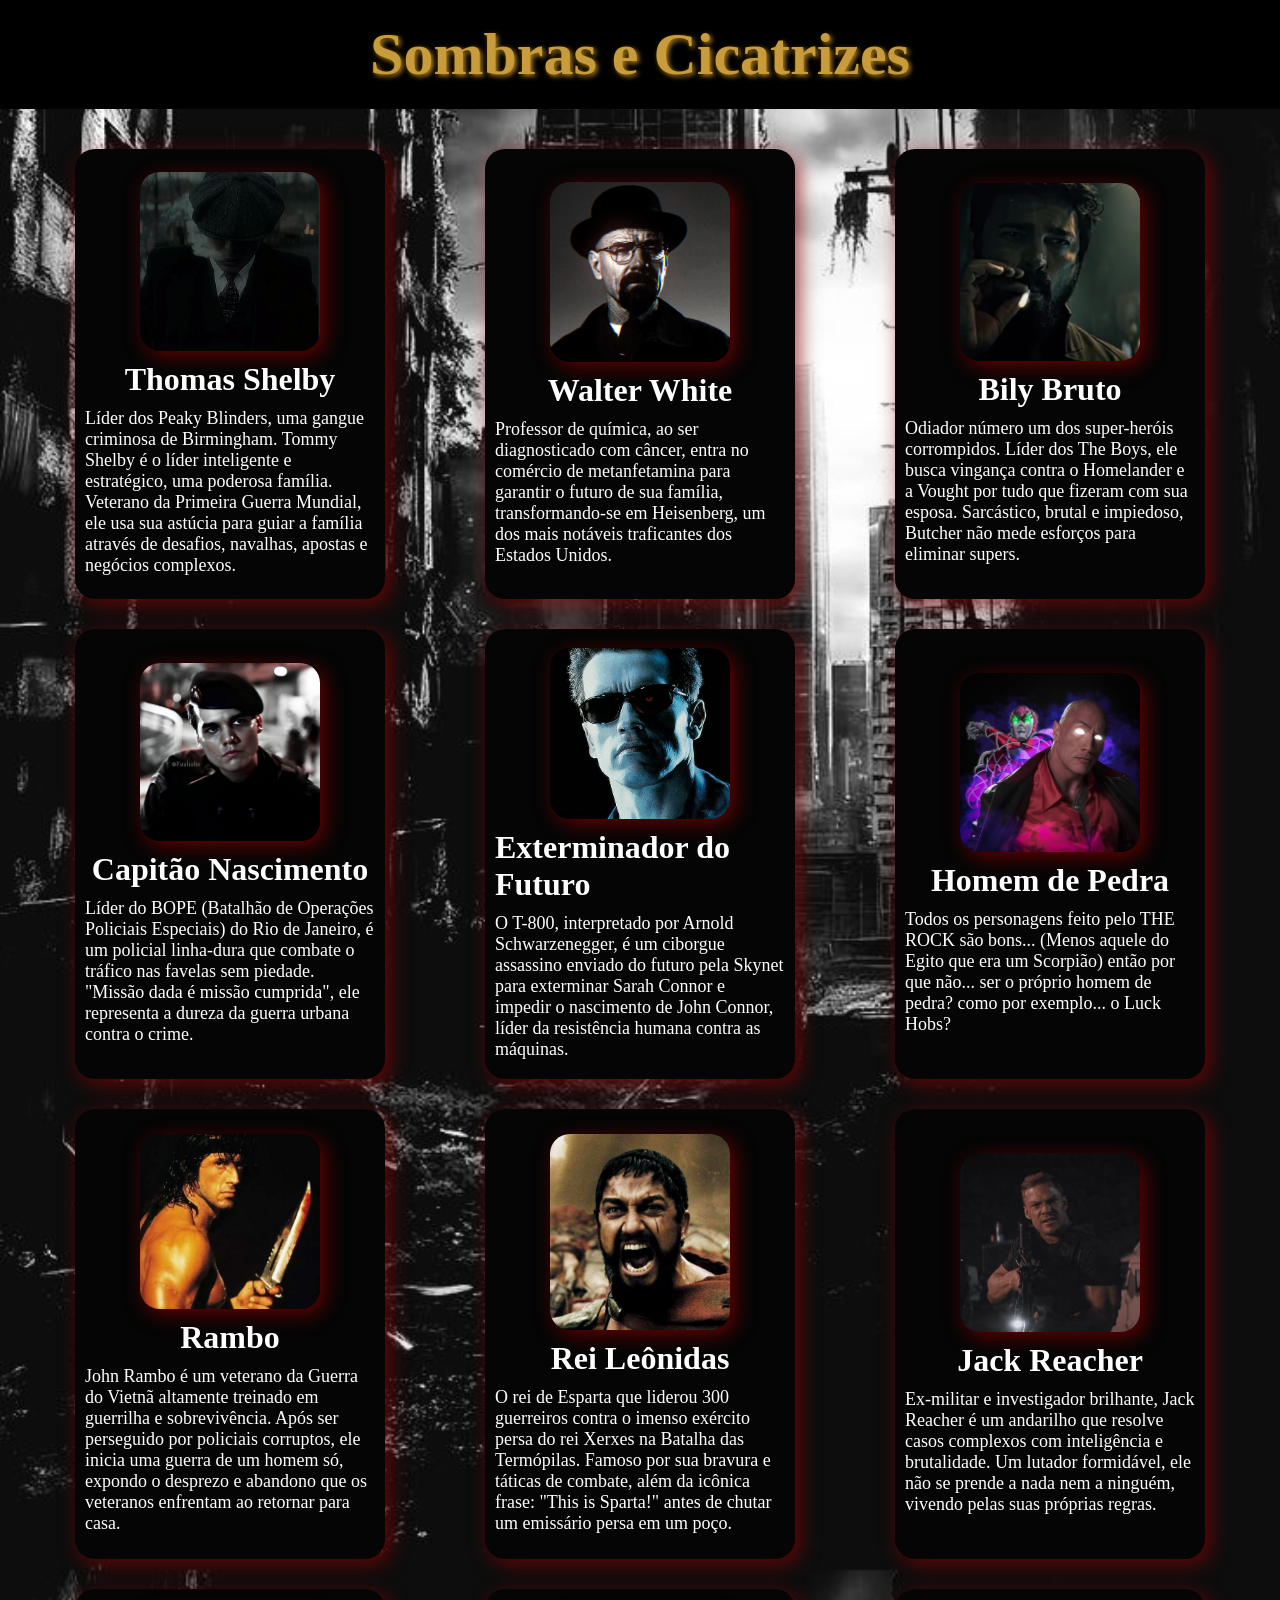
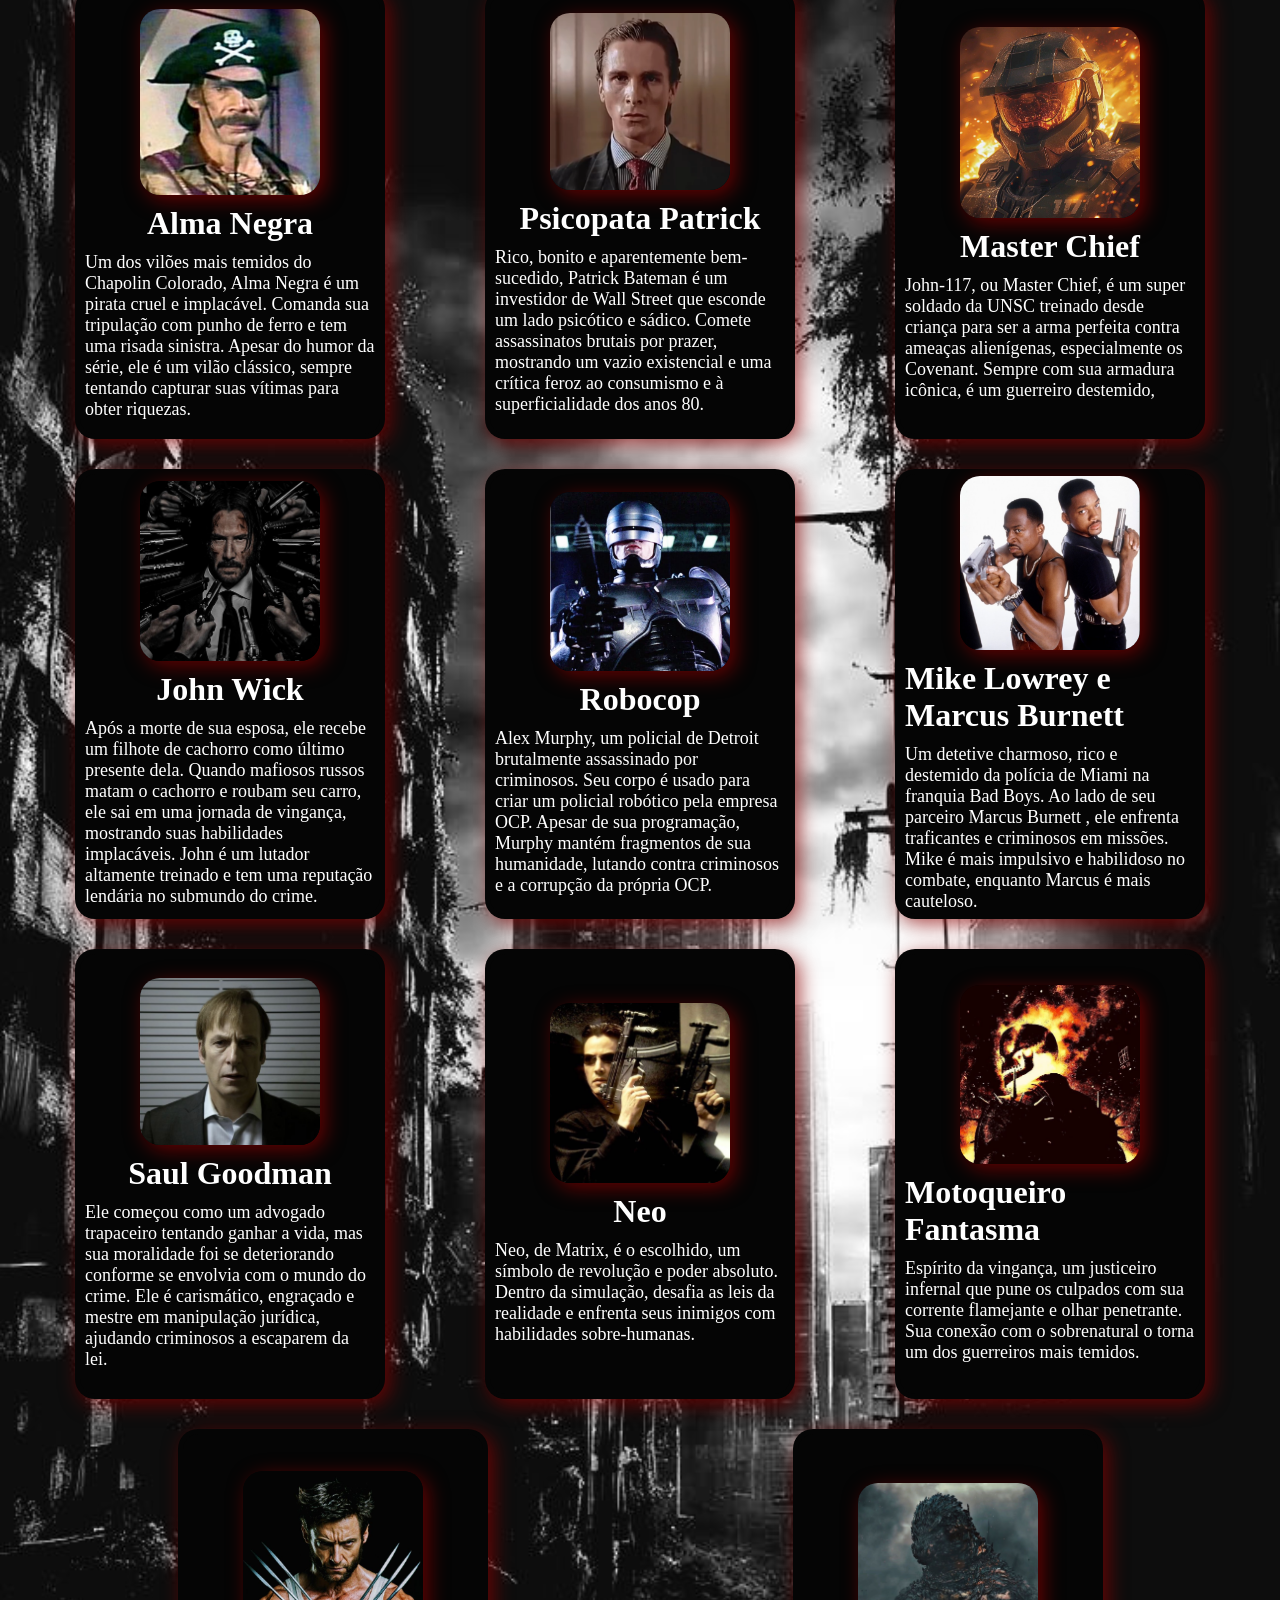
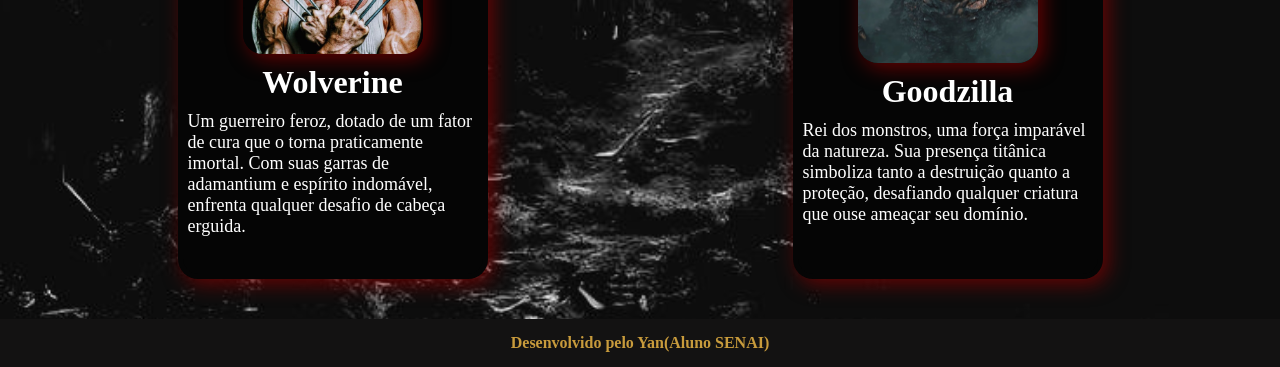
==== commit 7bf39d07: "Primeiro Commit" ====
--- a/index.html
+++ b/index.html
@@ -1,311 +1,315 @@
-<!DOCTYPE html>
-<html lang="pt-br">
-<head>
-    <meta charset="UTF-8">
-    <meta name="viewport" content="width=device-width, initial-scale=1.0">
-    <title>Personagens Temidos</title>
-    <link rel="stylesheet" href="style.css">
-    <link href="https://fonts.googleapis.com/css2?family=Oswald:wght@300;400;700&display=swap" rel="stylesheet">
-    <style>
-    
-       
-    .card.audio-playing {
-  transition: box-shadow 0.3s ease-in-out, transform 0.3s ease-in-out; /* Added transform to transition */
-  transform: translateY(-15px) scale(1.05) rotate(3deg);
-  box-shadow: 0 0 20px 5px #C89B3C;
-  background-color: rgb(0, 0, 0);
-  animation: darkRedBlackOscillation 0.4s infinite alternate;
-}
-
-.card.audio-playing::before {
-  content: '';
-  position: absolute;
-  width: 200px;
-  background-image: linear-gradient(180deg,  rgb(255, 153, 0), rgb(255, 172, 48));
-  height: 150%;
-  transition: opacity 0.25s linear; /* Changed to opacity transition */
-  opacity: 1; /* Make it visible when audio is playing */
-  animation: rotBGing 3s linear infinite; /* Assuming rotBGing is defined elsewhere */
-}
-
-.card.audio-playing img {
-        animation: blink 1s infinite alternate; /* Animação de piscar */
-        transform: scale(1.1);
-        box-shadow: 5px 5px 30px rgba(200, 155, 60, 0.8);
-    }
-
-
-    .card.audio-playing p { 
-        color: #C89B3C;
-        text-shadow: 2px 2px 5px #C89B3C;
-    }
-
-
-     
-    .card.audio-playing h2 {
-    color: #C89B3C;
-}
-
-
-      
-        
-
-
-</style>
-
-</head>
-<body>
-    <header>
-        <h1>Sombras e Cicatrizes </h1>
-
-    </header>
- 
-
-    <main>
-      
-    
-    </div>
-      
-      
-
-
-       
-        <div class="card" onclick="playAudio('audio1')">
-            <img src="assets/thomas shelby.png" width="100px">
-            <h2>Thomas Shelby</h2> 
-            
-          
-           <p> Líder dos Peaky Blinders, uma gangue criminosa de Birmingham no início do século XX. Tommy Shelby é o líder inteligente e estratégico, uma poderosa família de Birmingham. Veterano da Primeira Guerra Mundial, ele usa sua astúcia para guiar a família através de desafios, navalhas, apostas e negócios complexos.
-            </p>
-            <audio id="audio1" src="audio/cena-dublada-tem-sangue-na-minha-mão-thomas-shelby.mp3"></audio>
-            
-
-        </div>
-
-
-       
-
-
-        <div class="card" onclick="playAudio('audio2')">
-            <img src="assets/walter white.png" width="100px">
-            <h2>Walter White</h2>
-            <p>Professor de química, ao ser diagnosticado com câncer, entra no comércio de metanfetamina para garantir o futuro de sua família, transformando-se em Heisenberg, um dos mais notáveis traficantes dos Estados Unidos.
- </p>
- <audio id="audio2" src="audio/walter-white--breaking-bad--edit-dublado.mp3"></audio>
-
-        </div>
-
-
-
-        <div class="card" onclick="playAudio('audio3')">
-            <img src="assets/billy bruto.png" width="100px">
-            <h2>Bily Bruto</h2>
-            <p> Odiador número um dos super-heróis corrompidos. Líder dos The Boys, ele busca vingança contra o Homelander e a Vought por tudo 
-                que fizeram com sua esposa. Sarcástico, brutal e impiedoso, Butcher não mede esforços para eliminar supers.</p>
-            <audio id="audio3" src="audio/the-boys-nivelei-o-jogo-edit-bruto.mp3"></audio>
-
-        </div>
-
-        <div class="card" onclick="playAudio('audio4')">
-            <img src="assets/troap de elite.png" width="100px">
-            <h2>Capitão Nascimento</h2>
-            <p>Líder do BOPE (Batalhão de Operações Policiais Especiais) do Rio de Janeiro, é um policial linha-dura que combate o tráfico nas 
-                favelas sem piedade. "Missão dada é missão cumprida", ele representa a dureza da guerra urbana contra o crime. </p>
-                <audio id="audio4"   src="audio/tropa-de-elite--bope.mp3"></audio>
-              
-        </div>
-
-
-        <div class="card" onclick="playAudio('audio5')">
-            <img src="assets/exterminador.png" width="100px">
-            <h2>Exterminador do Futuro</h2>
-            <p> O T-800, interpretado por Arnold Schwarzenegger, é um ciborgue assassino enviado do futuro pela Skynet para exterminar Sarah 
-                Connor e impedir o nascimento de John Connor, líder da resistência humana contra as máquinas. </p>
-                <audio id= "audio5"   src="audio/terminator-2-judgement-day-edit--akiuara---sleepwalker-slowed.mp3"></audio>
-
-        </div>
-
-        <div class="card" onclick="playAudio('audio6')">
-            <img src="assets/the rock.png" width="100px">
-            <h2>Homem de Pedra</h2>
-            <p> Todos os personagens feito pelo THE ROCK são bons... (Menos aquele do Egito que era um Scorpião)
-                então por que não... ser o próprio homem de pedra?
-
-            </p>
-            <audio id= "audio6"   src="audio/its-about-drive-its-about-power-we-stay-hungry-we-devour-uncensored-hq.mp3"></audio>
-
-
-        </div>
-
-
-        <div class="card" onclick="playAudio('audio7')">
-            <img src="assets/rambo.png" width="100px">
-            <h2>Rambo</h2>
-            <p> John Rambo é um veterano da Guerra do Vietnã altamente treinado em guerrilha e sobrevivência. Após ser perseguido por policiais corruptos, ele inicia uma guerra de um homem só, expondo o desprezo e abandono que os veteranos enfrentam ao retornar para casa. Sua brutalidade e habilidade letal são lendárias.</p>
-            <audio id= "audio7"   src="audio/rambo-edit-pra-mim-a-vida-cívil-não-é-nada-rambo.mp3"></audio>
-        </div>
-
-
-        <div class="card" onclick="playAudio('audio8')">
-            <img src="assets/esparta.png" width="100px">
-            <h2>Rei Leônidas</h2>
-            <p> O rei de Esparta que liderou 300 guerreiros contra o imenso exército persa do rei Xerxes na Batalha das Termópilas. Famoso por sua bravura e táticas de combate, além da icônica frase: "This is Sparta!" antes de chutar um emissário persa em um poço.</p>
-            <audio id= "audio8"   src="audio/rei-leônidas-edit.mp3"></audio>
-        </div>
-
-
-        <div class="card" onclick="playAudio('audio9')">
-            <img src="assets/jack reacher.png" width="100px">
-            <h2>Jack Reacher</h2>
-            <p> Ex-militar e investigador brilhante, Jack Reacher é um andarilho que resolve casos complexos com inteligência e brutalidade. Um lutador formidável, ele não se prende a nada nem a ninguém, vivendo pelas suas próprias regras.</p>
-            <audio id= "audio9"   src="audio/ele-ainda-deu-uma-chance--série-reacher.mp3"></audio>
-        </div>
-
-
-        <div class="card" onclick="playAudio('audio10')">
-            <img src="assets/alma negra.png" width="100px">
-            <h2>Alma Negra</h2>
-            <p> Um dos vilões mais temidos do Chapolin Colorado, Alma Negra é um pirata cruel e implacável. Comanda sua tripulação com punho de ferro e tem uma risada sinistra. Apesar do humor da série, ele é um vilão clássico, sempre tentando capturar suas vítimas para obter riquezas.</p>
-                <audio id= "audio10"   src="audio/alma-negra-edit--af1-slowed.mp3"></audio>
-
-        </div>
-
-
-        <div class="card" onclick="playAudio('audio11')">
-            <img src="assets/patrick sigma.png" width="100px">
-            <h2>Psicopata Patrick</h2>
-            <p> Rico, bonito e aparentemente bem-sucedido, Patrick Bateman é um investidor de Wall Street que esconde um lado psicótico e sádico. Comete assassinatos brutais por prazer, mostrando um vazio existencial e uma crítica feroz ao consumismo e à superficialidade dos anos 80.    </p>
-                <audio id= "audio11"   src="audio/edit-do-psicopata-americano.mp3"></audio>
- 
-
-        </div>
-
-
-        <div class="card" onclick="playAudio('audio12')">
-            <img src="assets/halo.png" width="100px">
-            <h2>Master Chief</h2>
-            <p> John-117, ou Master Chief, é um super soldado da UNSC treinado desde criança para ser a arma perfeita contra ameaças alienígenas, especialmente os Covenant. Sempre com sua armadura icônica, é um guerreiro destemido,</p>
-            <audio id= "audio12"   src="audio/master-chief-edit.mp3"></audio>
-        </div>
-
-
-
-        <div class="card" onclick="playAudio('audio13')">
-            <img src="assets/john wick.png" width="100px">
-            <h2>John Wick</h2>
-            <p>Após a morte de sua esposa, ele recebe um filhote de cachorro como último presente dela. Quando mafiosos russos matam o cachorro e roubam seu carro, ele sai em uma jornada de vingança, mostrando suas habilidades implacáveis. John é um lutador altamente treinado e tem uma reputação lendária no submundo do crime.   </p>
-                <audio id= "audio13"   src="audio/john-wick-conversa-com-winston-shorts-short-johnwick-filmes.mp3"></audio>
-
-         
-        </div>
-
-
-        <div class="card" onclick="playAudio('audio14')">
-            <img src="assets/robocop.png" width="100px">
-            <h2>Robocop</h2>
-            <p>Alex Murphy, um policial de Detroit brutalmente assassinado por criminosos. Seu corpo é usado para criar um policial robótico pela empresa OCP. Apesar de sua programação, Murphy mantém fragmentos de sua humanidade, lutando contra criminosos e a corrupção da própria OCP.   </p>
-                <audio id= "audio14"   src="audio/alex-murphy-é-robocop-o-policial-do-futuro-1987-cena-final-robocop-dublado.mp3"></audio>
-          
-        </div>
-        
-
-
-
-        <div class="card" onclick="playAudio('audio15')">
-            <img src="assets/bad boys.png" width="100px">
-            <h2>Mike Lowrey e  Marcus Burnett </h2>
-            <p>  Um detetive charmoso, rico e destemido da polícia de Miami na franquia Bad Boys. Ao lado de seu parceiro Marcus Burnett , ele enfrenta traficantes e criminosos em missões. Mike é mais impulsivo e habilidoso no combate, enquanto Marcus é mais cauteloso.
-            </p>
-            <audio id= "audio15"   src="audio/o-que-você-acha-dessa-cena-filme-bad-boys-rise-or-die (1).mp3"></audio>
-        </div>
-
-
-
-        <div class="card" onclick="playAudio('audio16')">
-            <img src="assets/saul goodman.png" width="100px">
-            <h2>Saul Goodman</h2>
-            <p>Ele começou como um advogado trapaceiro tentando ganhar a vida, mas sua moralidade foi se deteriorando conforme se envolvia com o mundo do crime. Ele é carismático, engraçado e mestre em manipulação jurídica, ajudando criminosos a escaparem da lei.
-
-            
-                
-            </p>
-            <audio id= "audio16"   src="audio/comercial-é-melhor-ligar-para-o-saul-dublado.mp3"></audio>
-        </div>
-
-
-          
-        <div class="card" onclick="playAudio('audio17')">
-            <img src="asset/matrix.png" width="100px">
-            <h2>Neo</h2> 
-            
-          
-           <p> Neo, de Matrix, é o escolhido, um símbolo de revolução e poder absoluto. Dentro da simulação, desafia as leis da realidade e enfrenta seus inimigos com habilidades sobre-humanas.
-            </p>
-            <audio id="audio17" src="audios/neomatrix.mp3"></audio>
-            
-
-        </div>
-
-
-       
-
-
-        <div class="card" onclick="playAudio('audio18')">
-            <img src="asset/motoqueiro fantasma.png" width="100px">
-            <h2>Motoqueiro Fantasma</h2>
-            <p>Espírito da vingança, um justiceiro infernal que pune os culpados com sua corrente flamejante e olhar penetrante. Sua conexão com o sobrenatural o torna um dos guerreiros mais temidos.
-
- </p>
- <audio id="audio18" src="audios/motoqueiro-fantasma-o-cavaleiro-surge.mp3"></audio>
-
-        </div>
-
-
-
-        <div class="card" onclick="playAudio('audio19')">
-            <img src="asset/wolverine.png" width="100px">
-            <h2>Wolverine</h2>
-            <p> Um guerreiro feroz, dotado de um fator de cura que o torna praticamente imortal. Com suas garras de adamantium e espírito indomável, enfrenta qualquer desafio de cabeça erguida.</p>
-            <audio id="audio19" src="audios/wolverine.mp3"></audio>
-
-        </div>
-
-
-        
-        <div class="card" onclick="playAudio('audio20')">
-            <img src="asset/goodzila.png" width="100px">
-            <h2>Goodzilla</h2>
-            <p>Rei dos monstros, uma força imparável da natureza. Sua presença titânica simboliza tanto a destruição quanto a proteção, desafiando qualquer criatura que ouse ameaçar seu domínio. </p>
-                <audio id= "audio20"   src="audios/goodizilla.mp3"></audio>
-
-        </div>
-
-
-
-
-
-      
-</div>
-
-
-
-<script src="script.js"></script>
-
-
-
-
-
-</body>
-    </main>
-
-    <script src="script.js"></script>
-
-
-    <footer >
-      <p> Desenvolvido pelo Yan(Aluno SENAI)</p>
-
-  
-    </footer>
-</div>
-</body>
-</html>
+<!DOCTYPE html>
+<html lang="pt-br">
+<head>
+    <meta charset="UTF-8">
+    <meta name="viewport" content="width=device-width, initial-scale=1.0">
+    <title>Personagens Temidos</title>
+    <link rel="stylesheet" href="style.css">
+    <link href="https://fonts.googleapis.com/css2?family=Oswald:wght@300;400;700&display=swap" rel="stylesheet">
+    <style>
+    
+
+    
+    .card.audio-playing {
+  transition: box-shadow 0.3s ease-in-out, transform 0.3s ease-in-out; /* Added transform to transition */
+  transform: translateY(-15px) scale(1.05) rotate(3deg);
+  box-shadow: 0 0 20px 5px #C89B3C;
+  background-color: rgb(0, 0, 0);
+  animation: darkRedBlackOscillation 0.4s infinite alternate;
+}
+
+.card.audio-playing::before {
+  content: '';
+  position: absolute;
+  width: 200px;
+  background-image: linear-gradient(180deg,  rgb(255, 153, 0), rgb(255, 172, 48));
+  height: 150%;
+  transition: opacity 0.25s linear; /* Changed to opacity transition */
+  opacity: 1; /* Make it visible when audio is playing */
+  animation: rotBGing 3s linear infinite; /* Assuming rotBGing is defined elsewhere */
+}
+
+.card.audio-playing img {
+        animation: blink 1s infinite alternate; /* Animação de piscar */
+        transform: scale(1.1);
+        box-shadow: 5px 5px 30px rgba(200, 155, 60, 0.8);
+    }
+
+
+    .card.audio-playing p { 
+        color: #C89B3C;
+        text-shadow: 2px 2px 5px #C89B3C;
+    }
+
+
+     
+    .card.audio-playing h2 {
+    color: #C89B3C;
+}
+
+
+
+
+
+
+
+
+</style>
+
+</head>
+<body>
+    <header>
+        <h1>Sombras e Cicatrizes </h1>
+
+    </header>
+ 
+
+    <main>
+      
+    
+    </div>
+      
+      
+
+
+       
+        <div class="card" onclick="playAudio('audio1')">
+            <img src="assets/thomas shelby.png" width="100px">
+            <h2>Thomas Shelby</h2> 
+            
+          
+           <p> Líder dos Peaky Blinders, uma gangue criminosa de Birmingham. Tommy Shelby é o líder inteligente e estratégico, uma poderosa família. Veterano da Primeira Guerra Mundial, ele usa sua astúcia para guiar a família através de desafios, navalhas, apostas e negócios complexos.
+
+            </p>
+            <audio id="audio1" src="audio/cena-dublada-tem-sangue-na-minha-mão-thomas-shelby.mp3"></audio>
+            
+
+        </div>
+
+
+       
+
+
+        <div class="card" onclick="playAudio('audio2')">
+            <img src="assets/walter white.png" width="100px">
+            <h2>Walter White</h2>
+            <p>Professor de química, ao ser diagnosticado com câncer, entra no comércio de metanfetamina para garantir o futuro de sua família, transformando-se em Heisenberg, um dos mais notáveis traficantes dos Estados Unidos.
+
+ </p>
+ <audio id="audio2" src="audio/walter-white--breaking-bad--edit-dublado.mp3"></audio>
+
+        </div>
+
+
+
+        <div class="card" onclick="playAudio('audio3')">
+            <img src="assets/billy bruto.png" width="100px">
+            <h2>Bily Bruto</h2>
+            <p> Odiador número um dos super-heróis corrompidos. Líder dos The Boys, ele busca vingança contra o Homelander e a Vought por tudo 
+                que fizeram com sua esposa. Sarcástico, brutal e impiedoso, Butcher não mede esforços para eliminar supers.</p>
+            <audio id="audio3" src="audio/the-boys-nivelei-o-jogo-edit-bruto.mp3"></audio>
+
+        </div>
+
+        <div class="card" onclick="playAudio('audio4')">
+            <img src="assets/troap de elite.png" width="100px">
+            <h2>Capitão Nascimento</h2>
+            <p>Líder do BOPE (Batalhão de Operações Policiais Especiais) do Rio de Janeiro, é um policial linha-dura que combate o tráfico nas 
+                favelas sem piedade. "Missão dada é missão cumprida", ele representa a dureza da guerra urbana contra o crime. </p>
+                <audio id="audio4"   src="audio/tropa-de-elite--bope.mp3"></audio>
+              
+        </div>
+
+
+        <div class="card" onclick="playAudio('audio5')">
+            <img src="assets/exterminador.png" width="100px">
+            <h2>Exterminador do Futuro</h2>
+            <p> O T-800, interpretado por Arnold Schwarzenegger, é um ciborgue assassino enviado do futuro pela Skynet para exterminar Sarah 
+                Connor e impedir o nascimento de John Connor, líder da resistência humana contra as máquinas. </p>
+                <audio id= "audio5"   src="audio/terminator-2-judgement-day-edit--akiuara---sleepwalker-slowed.mp3"></audio>
+
+        </div>
+
+        <div class="card" onclick="playAudio('audio6')">
+            <img src="assets/the rock.png" width="100px">
+            <h2>Homem de Pedra</h2>
+            <p> Todos os personagens feito pelo THE ROCK são bons... (Menos aquele do Egito que era um Scorpião) então por que não... ser o próprio homem de pedra? como por exemplo... o Luck Hobs?
+
+            </p>
+            <audio id= "audio6"   src="audio/its-about-drive-its-about-power-we-stay-hungry-we-devour-uncensored-hq.mp3"></audio>
+
+
+        </div>
+
+
+        <div class="card" onclick="playAudio('audio7')">
+            <img src="assets/rambo.png" width="100px">
+            <h2>Rambo</h2>
+            <p> John Rambo é um veterano da Guerra do Vietnã altamente treinado em guerrilha e sobrevivência. Após ser perseguido por policiais corruptos, ele inicia uma guerra de um homem só, expondo o desprezo e abandono que os veteranos enfrentam ao retornar para casa.</p>
+            <audio id= "audio7"   src="audio/rambo-edit-pra-mim-a-vida-cívil-não-é-nada-rambo.mp3"></audio>
+        </div>
+
+
+        <div class="card" onclick="playAudio('audio8')">
+            <img src="assets/esparta.png" width="100px">
+            <h2>Rei Leônidas</h2>
+            <p> O rei de Esparta que liderou 300 guerreiros contra o imenso exército persa do rei Xerxes na Batalha das Termópilas. Famoso por sua bravura e táticas de combate, além da icônica frase: "This is Sparta!" antes de chutar um emissário persa em um poço.</p>
+            <audio id= "audio8"   src="audio/rei-leônidas-edit.mp3"></audio>
+        </div>
+
+
+        <div class="card" onclick="playAudio('audio9')">
+            <img src="assets/jack reacher.png" width="100px">
+            <h2>Jack Reacher</h2>
+            <p> Ex-militar e investigador brilhante, Jack Reacher é um andarilho que resolve casos complexos com inteligência e brutalidade. Um lutador formidável, ele não se prende a nada nem a ninguém, vivendo pelas suas próprias regras.</p>
+            <audio id= "audio9"   src="audio/ele-ainda-deu-uma-chance--série-reacher.mp3"></audio>
+        </div>
+
+
+        <div class="card" onclick="playAudio('audio10')">
+            <img src="assets/alma negra.png" width="100px">
+            <h2>Alma Negra</h2>
+            <p> Um dos vilões mais temidos do Chapolin Colorado, Alma Negra é um pirata cruel e implacável. Comanda sua tripulação com punho de ferro e tem uma risada sinistra. Apesar do humor da série, ele é um vilão clássico, sempre tentando capturar suas vítimas para obter riquezas.</p>
+                <audio id= "audio10"   src="audio/alma-negra-edit--af1-slowed.mp3"></audio>
+
+        </div>
+
+
+        <div class="card" onclick="playAudio('audio11')">
+            <img src="assets/patrick sigma.png" width="100px">
+            <h2>Psicopata Patrick</h2>
+            <p> Rico, bonito e aparentemente bem-sucedido, Patrick Bateman é um investidor de Wall Street que esconde um lado psicótico e sádico. Comete assassinatos brutais por prazer, mostrando um vazio existencial e uma crítica feroz ao consumismo e à superficialidade dos anos 80.    </p>
+                <audio id= "audio11"   src="audio/edit-do-psicopata-americano.mp3"></audio>
+ 
+
+        </div>
+
+
+        <div class="card" onclick="playAudio('audio12')">
+            <img src="assets/halo.png" width="100px">
+            <h2>Master Chief</h2>
+            <p> John-117, ou Master Chief, é um super soldado da UNSC treinado desde criança para ser a arma perfeita contra ameaças alienígenas, especialmente os Covenant. Sempre com sua armadura icônica, é um guerreiro destemido,</p>
+            <audio id= "audio12"   src="audio/master-chief-edit.mp3"></audio>
+        </div>
+
+
+
+        <div class="card" onclick="playAudio('audio13')">
+            <img src="assets/john wick.png" width="100px">
+            <h2>John Wick</h2>
+            <p>Após a morte de sua esposa, ele recebe um filhote de cachorro como último presente dela. Quando mafiosos russos matam o cachorro e roubam seu carro, ele sai em uma jornada de vingança, mostrando suas habilidades implacáveis. John é um lutador altamente treinado e tem uma reputação lendária no submundo do crime.   </p>
+                <audio id= "audio13"   src="audio/john-wick-conversa-com-winston-shorts-short-johnwick-filmes.mp3"></audio>
+
+         
+        </div>
+
+
+        <div class="card" onclick="playAudio('audio14')">
+            <img src="assets/robocop.png" width="100px">
+            <h2>Robocop</h2>
+            <p>Alex Murphy, um policial de Detroit brutalmente assassinado por criminosos. Seu corpo é usado para criar um policial robótico pela empresa OCP. Apesar de sua programação, Murphy mantém fragmentos de sua humanidade, lutando contra criminosos e a corrupção da própria OCP.   </p>
+                <audio id= "audio14"   src="audio/alex-murphy-é-robocop-o-policial-do-futuro-1987-cena-final-robocop-dublado.mp3"></audio>
+          
+        </div>
+        
+
+
+
+        <div class="card" onclick="playAudio('audio15')">
+            <img src="assets/bad boys.png" width="100px">
+            <h2>Mike Lowrey e  Marcus Burnett </h2>
+            <p>  Um detetive charmoso, rico e destemido da polícia de Miami na franquia Bad Boys. Ao lado de seu parceiro Marcus Burnett , ele enfrenta traficantes e criminosos em missões. Mike é mais impulsivo e habilidoso no combate, enquanto Marcus é mais cauteloso.
+            </p>
+            <audio id= "audio15"   src="audio/o-que-você-acha-dessa-cena-filme-bad-boys-rise-or-die (1).mp3"></audio>
+        </div>
+
+
+
+        <div class="card" onclick="playAudio('audio16')">
+            <img src="assets/saul goodman.png" width="100px">
+            <h2>Saul Goodman</h2>
+            <p>Ele começou como um advogado trapaceiro tentando ganhar a vida, mas sua moralidade foi se deteriorando conforme se envolvia com o mundo do crime. Ele é carismático, engraçado e mestre em manipulação jurídica, ajudando criminosos a escaparem da lei.
+
+            
+                
+            </p>
+            <audio id= "audio16"   src="audio/comercial-é-melhor-ligar-para-o-saul-dublado.mp3"></audio>
+        </div>
+
+
+          
+        <div class="card" onclick="playAudio('audio17')">
+            <img src="asset/matrix.png" width="100px">
+            <h2>Neo</h2> 
+            
+          
+           <p> Neo, de Matrix, é o escolhido, um símbolo de revolução e poder absoluto. Dentro da simulação, desafia as leis da realidade e enfrenta seus inimigos com habilidades sobre-humanas.
+            </p>
+            <audio id="audio17" src="audios/neomatrix.mp3"></audio>
+            
+
+        </div>
+
+
+       
+
+
+        <div class="card" onclick="playAudio('audio18')">
+            <img src="asset/motoqueiro fantasma.png" width="100px">
+            <h2>Motoqueiro Fantasma</h2>
+            <p>Espírito da vingança, um justiceiro infernal que pune os culpados com sua corrente flamejante e olhar penetrante. Sua conexão com o sobrenatural o torna um dos guerreiros mais temidos.
+
+ </p>
+ <audio id="audio18" src="audios/motoqueiro-fantasma-o-cavaleiro-surge.mp3"></audio>
+
+        </div>
+
+
+
+        <div class="card" onclick="playAudio('audio19')">
+            <img src="asset/wolverine.png" width="100px">
+            <h2>Wolverine</h2>
+            <p> Um guerreiro feroz, dotado de um fator de cura que o torna praticamente imortal. Com suas garras de adamantium e espírito indomável, enfrenta qualquer desafio de cabeça erguida.</p>
+            <audio id="audio19" src="audios/wolverine.mp3"></audio>
+
+        </div>
+
+
+        
+        <div class="card" onclick="playAudio('audio20')">
+            <img src="asset/goodzila.png" width="100px">
+            <h2>Goodzilla</h2>
+            <p>Rei dos monstros, uma força imparável da natureza. Sua presença titânica simboliza tanto a destruição quanto a proteção, desafiando qualquer criatura que ouse ameaçar seu domínio. </p>
+                <audio id= "audio20"   src="audios/goodizilla.mp3"></audio>
+
+        </div>
+
+
+
+
+
+      
+</div>
+
+
+
+<script src="script.js"></script>
+
+
+
+
+
+</body>
+    </main>
+
+    <script src="script.js"></script>
+
+
+    <footer >
+      <p> Desenvolvido pelo Yan(Aluno SENAI)</p>
+
+  
+    </footer>
+</div>
+</body>
+</html>
--- a/style.css
+++ b/style.css
@@ -1,238 +1,238 @@
-
-
-* {
-  margin: 0;
-  padding: 0;
-  box-sizing: border-box;
-}
-
-body {
-  color: #C89B3C;
-  height: 100vh;
-  display: flex;
-  flex-direction: column;
-  background-image: url("assets/download.jfif");
-  background-size: cover;
-  background-position: center;
-  background-color: rgba(0, 0, 0, 0.5);
-}
-
-/* Estilos do cabeçalho */
-header {
-  background-color: #000000;
-  height: 125px;
-  color: #C89B3C; 
-  text-align: center;
-  align-content: center;
-  font-size: 30px;
-  font-weight: bold;
-  padding: 20px;
-  text-shadow: 2px 2px 5px #b8860b; 
-  transition: transform 0.3s ease-in-out, box-shadow 0.3s ease-in-out;
-}
-
-header:hover {
-  transform: scale(1.0);
-}
-
-header:hover h1 {
-  color: #F5F5DC;
-  text-shadow: 2px 2px 5px #C89B3C;
-}
-
-/* Estilos da seção principal */
-main {
-  flex: 1;
-  display: flex;
-  flex-direction: row;
-  justify-content: space-around;
-  padding: 30px;
-  align-items: center;
-  flex-wrap: wrap;
-  gap: 10px;
-}
-
-/* Estilos do card */
-.card {
-  width: 310px;
-  height: 450px;
-  background-color: #050505; /* Preto bem escuro, ok */
-  border-radius: 20px;
-  box-shadow: 5px 5px 20px rgba(139, 0, 0, 0.7); 
-  padding: 7px 10px;
-  margin: 10px 5px;
-  transition: transform 0.3s ease-in-out, box-shadow 0.3s ease-in-out;
-  display: flex;
-  flex-direction: column;
-  justify-content: center;
-  align-items: center;
-  position: relative; /* Adicionado para posicionar ::before e ::after */
-  overflow: hidden; 
-
-
-}
-
-.card:hover {
-  transform: translateY(-25px) translate(5px, -5px) rotate(4deg);
-  box-shadow: 0 0 20px 5px #C89B3C; /* Sombra dourada ao passar o mouse */
-  background-color: rgb(0, 0, 0); /* Preto */
-  animation: darkRedBlackOscillation 0.4s infinite alternate;
-
-}
-
-@keyframes darkRedBlackOscillation {
-  0% {
-    background-color: #000000; /* Preto */
-    box-shadow: 0 0 15px rgba(139, 0, 0, 0.7); /* Sombra vermelha escura */
-    border-color: rgba(139, 0, 0, 0.7);
-  }
-  100% {
-    background-color: #111111; /* Preto mais claro */
-    box-shadow: 0 0 20px 5px #C89B3C; /* Sombra dourada */
-    border-color: #C89B3C;
-  }
-}
-
-.card img {
-  width: 180px;
-  object-fit: cover;
-  border-radius: 20px;
-  border: 4px black; /* Preto, ok */
-  box-shadow: 5px 5px 20px rgba(139, 0, 0, 0.7); /* Sombra vermelha escura */
-}
-
-.card:hover img {
-  transform: scale(1.1);
-  box-shadow: 5px 5px 30px rgba(200, 155, 60, 0.8); /* Sombra dourada ao passar o mouse */
- 
-}
-
-.card h2 {
-  margin: 10px 0;
-  color: #C89B3C; /* Tom dourado */
-  z-index: 1; /* Garante que o título fique acima dos pseudo-elementos */
-}
-
-.card:hover h2 {
-  color: #F5F5DC; /* Bege claro ao passar o mouse */
-}
-
-.card p {
-  font-size: 18px;
-  color: #FFFFFF; /* Branco */
-  transition: color 1.5s ease-in-out;
-  z-index: 1; /* Garante que o parágrafo fique acima dos pseudo-elementos */
-}
-
-.card:hover p {
-  color: #F5F5DC; 
-  text-shadow: 2px 2px 5px #C89B3C; 
-}
-
-/* Estilos do rodapé */
-footer {
-  background-color: #131212;
-  text-align: center;
-  padding: 15px;
-  color: #C89B3C; 
-  font-weight: bold;
-  transition: transform 0.3s ease-in-out, box-shadow 0.3s ease-in-out;
-  display: flex;
-  justify-content: center;
-  align-items: center;
-  margin-bottom: 1%;
-}
-
-footer:hover {
-  transform: scale(1.0);
-}
-
-footer:hover p {
-  color: #F5F5DC; /* Bege claro ao passar o mouse */
-}
-
-
-
-
-
-
-
-
-
-@keyframes rotBGing {
-  from {
-    transform: rotate(0deg);
-  }
-  to {
-    transform: rotate(360deg);
-  }
-}
-
-
-
-.card h2 {
-  z-index: 1;
-  color: white;
-  font-size: 2em;
-}
-
-.card::before {
-  content: '';
-  position: absolute;
-  width: 200px;
-  background-image: linear-gradient(180deg, rgba(255, 196, 4, 0.7), rgba(255, 0, 0, 0.7));
-  height: 150%;
-  transition: all 0.25s linear;
-  opacity: 0; 
-}
-
-
-
-.card:hover::before,
-.card:focus::before,
-.card.animate-border::before { /* Add this line */
-  opacity: 1;
-  animation: rotBGing 3s linear infinite;
-}
-
-
-
-
-/* CARD */
-
-.card {
-  position: relative; 
-  overflow: hidden; 
-}
-
-
-
-.card::after {
-  content: "";
-  position: absolute;
-  background: inherit; /* Herda o background do card */
-  inset: 5px; /* Cria uma borda interna */
-  border-radius: 10px; /* Arredondamento da borda interna */
-  z-index: 0; /* Coloca atrás do conteúdo do card */
-}
-
-/* Estilos para o conteúdo do card (título, parágrafo, etc.) */
-.card h2,
-.card p,
-.card img {
-  z-index: 1; /* Garante que o conteúdo fique acima dos pseudo-elementos */
-  position: relative; /* Cria um contexto de empilhamento */
-}
-
-
-/* Pseudo-elemento ::after para o card (borda interna) */
-.card::after {
-  content: "";
-  position: absolute;
-  inset: 5px;
-  border-radius: 15px;
-  z-index: 0; /* Garante que fique atrás do conteúdo do card */
-}
-
-
-
+
+* {
+  margin: 0;
+  padding: 0;
+  box-sizing: border-box;
+}
+
+body {
+  color: #C89B3C;
+  height: 100vh;
+  display: flex;
+  flex-direction: column;
+  background-image: url("assets/download.jfif");
+  background-size: cover;
+  background-position: center;
+  background-color: rgba(0, 0, 0, 0.5); /* Fundo preto com 50% de transparência */
+}
+
+/* Estilos do cabeçalho */
+header {
+  background-color: #000000; /* Preto, ok */
+  height: 125px;
+  color: #C89B3C; /* Tom dourado para o texto do cabeçalho */
+  text-align: center;
+  align-content: center;
+  font-size: 30px;
+  font-weight: bold;
+  padding: 20px;
+  text-shadow: 2px 2px 5px #b8860b; /* Tom mais escuro de dourado para a sombra */
+  transition: transform 0.3s ease-in-out, box-shadow 0.3s ease-in-out;
+}
+
+header:hover {
+  transform: scale(1.0);
+}
+
+header:hover h1 {
+  color: #F5F5DC; /* Bege claro ao passar o mouse */
+  text-shadow: 2px 2px 5px #C89B3C; /* Sombra dourada ao passar o mouse */
+}
+
+/* Estilos da seção principal */
+main {
+  flex: 1;
+  display: flex;
+  flex-direction: row;
+  justify-content: space-around;
+  padding: 30px;
+  align-items: center;
+  flex-wrap: wrap;
+  gap: 10px;
+}
+
+/* Estilos do card */
+.card {
+  width: 310px;
+  height: 450px;
+  background-color: #050505; /* Preto bem escuro, ok */
+  border-radius: 20px;
+  box-shadow: 5px 5px 20px rgba(139, 0, 0, 0.7); /* Sombra vermelha escura, ok */
+  padding: 7px 10px;
+  margin: 10px 5px;
+  transition: transform 0.3s ease-in-out, box-shadow 0.3s ease-in-out;
+  display: flex;
+  flex-direction: column;
+  justify-content: center;
+  align-items: center;
+  position: relative; /* Adicionado para posicionar ::before e ::after */
+  overflow: hidden; /* Garante que os pseudo-elementos fiquem dentro do card */
+
+
+}
+
+.card:hover {
+  transform: translateY(-25px) translate(5px, -5px) rotate(4deg);
+  box-shadow: 0 0 20px 5px #C89B3C; /* Sombra dourada ao passar o mouse */
+  background-color: rgb(0, 0, 0); /* Preto */
+  animation: darkRedBlackOscillation 0.4s infinite alternate;
+
+}
+
+@keyframes darkRedBlackOscillation {
+  0% {
+    background-color: #000000; /* Preto */
+    box-shadow: 0 0 15px rgba(139, 0, 0, 0.7); /* Sombra vermelha escura */
+    border-color: rgba(139, 0, 0, 0.7);
+  }
+  100% {
+    background-color: #111111; /* Preto mais claro */
+    box-shadow: 0 0 20px 5px #C89B3C; /* Sombra dourada */
+    border-color: #C89B3C;
+  }
+}
+
+.card img {
+  width: 180px;
+  object-fit: cover;
+  border-radius: 20px;
+  border: 4px black; /* Preto, ok */
+  box-shadow: 5px 5px 20px rgba(139, 0, 0, 0.7); /* Sombra vermelha escura */
+}
+
+.card:hover img {
+  transform: scale(1.1);
+  box-shadow: 5px 5px 30px rgba(200, 155, 60, 0.8); /* Sombra dourada ao passar o mouse */
+ 
+}
+
+.card h2 {
+  margin: 10px 0;
+  color: #C89B3C; /* Tom dourado */
+  z-index: 1; /* Garante que o título fique acima dos pseudo-elementos */
+}
+
+.card:hover h2 {
+  color: #F5F5DC; /* Bege claro ao passar o mouse */
+}
+
+.card p {
+  font-size: 18px;
+  color: #FFFFFF; /* Branco */
+  transition: color 1.5s ease-in-out;
+  z-index: 1; /* Garante que o parágrafo fique acima dos pseudo-elementos */
+}
+
+.card:hover p {
+  color: #F5F5DC; /* Bege claro ao passar o mouse */
+  text-shadow: 2px 2px 5px #C89B3C; /* Sombra dourada ao passar o mouse */
+}
+
+/* Estilos do rodapé */
+footer {
+  background-color: #131212; /* Preto */
+  text-align: center;
+  padding: 15px;
+  color: #C89B3C; /* Tom dourado */
+  font-weight: bold;
+  transition: transform 0.3s ease-in-out, box-shadow 0.3s ease-in-out;
+  display: flex;
+  justify-content: center;
+  align-items: center;
+  margin-bottom: 1%;
+}
+
+footer:hover {
+  transform: scale(1.0);
+}
+
+footer:hover p {
+  color: #F5F5DC; /* Bege claro ao passar o mouse */
+}
+
+
+
+
+
+
+
+
+
+@keyframes rotBGing {
+  from {
+    transform: rotate(0deg);
+  }
+  to {
+    transform: rotate(360deg);
+  }
+}
+
+
+
+.card h2 {
+  z-index: 1;
+  color: white;
+  font-size: 2em;
+}
+
+.card::before {
+  content: '';
+  position: absolute;
+  width: 200px;
+  background-image: linear-gradient(180deg, rgba(255, 196, 4, 0.7), rgba(255, 0, 0, 0.7));
+  height: 150%;
+  transition: all 0.25s linear;
+  opacity: 0; /* Initially hidden */
+}
+
+
+/* Activate animation on hover or focus */
+.card:hover::before,
+.card:focus::before,
+.card.animate-border::before { /* Add this line */
+  opacity: 1;
+  animation: rotBGing 3s linear infinite;
+}
+
+
+
+
+/* CARD */
+
+.card {
+  position: relative; /* Para posicionar os pseudo-elementos */
+  overflow: hidden; /* Garante que a animação fique dentro das bordas */
+  /* Outros estilos do card aqui */
+}
+
+
+
+.card::after {
+  content: "";
+  position: absolute;
+  background: inherit; /* Herda o background do card */
+  inset: 5px; /* Cria uma borda interna */
+  border-radius: 10px; /* Arredondamento da borda interna */
+  z-index: 0; /* Coloca atrás do conteúdo do card */
+}
+
+/* Estilos para o conteúdo do card (título, parágrafo, etc.) */
+.card h2,
+.card p,
+.card img {
+  z-index: 1; /* Garante que o conteúdo fique acima dos pseudo-elementos */
+  position: relative; /* Cria um contexto de empilhamento */
+}
+
+
+/* Pseudo-elemento ::after para o card (borda interna) */
+.card::after {
+  content: "";
+  position: absolute;
+  inset: 5px;
+  border-radius: 15px;
+  z-index: 0; /* Garante que fique atrás do conteúdo do card */
+}
+
+
+
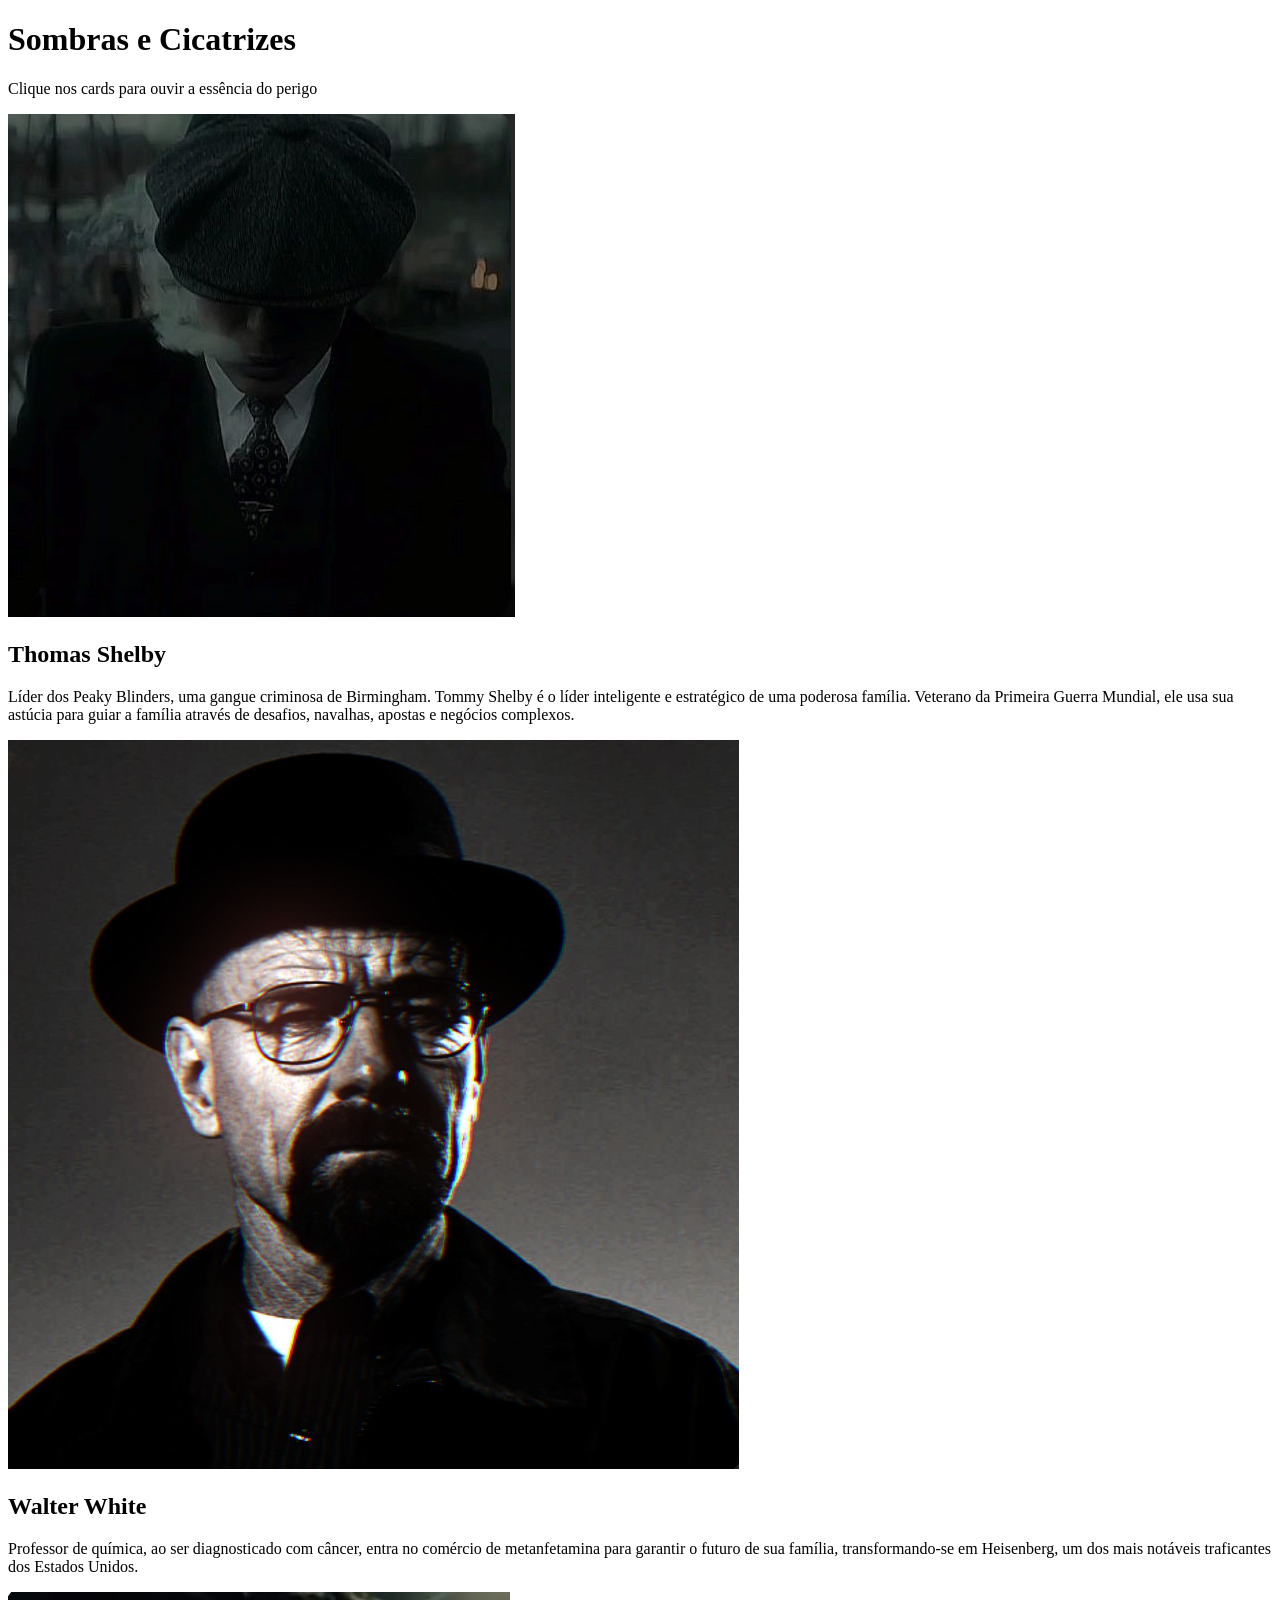
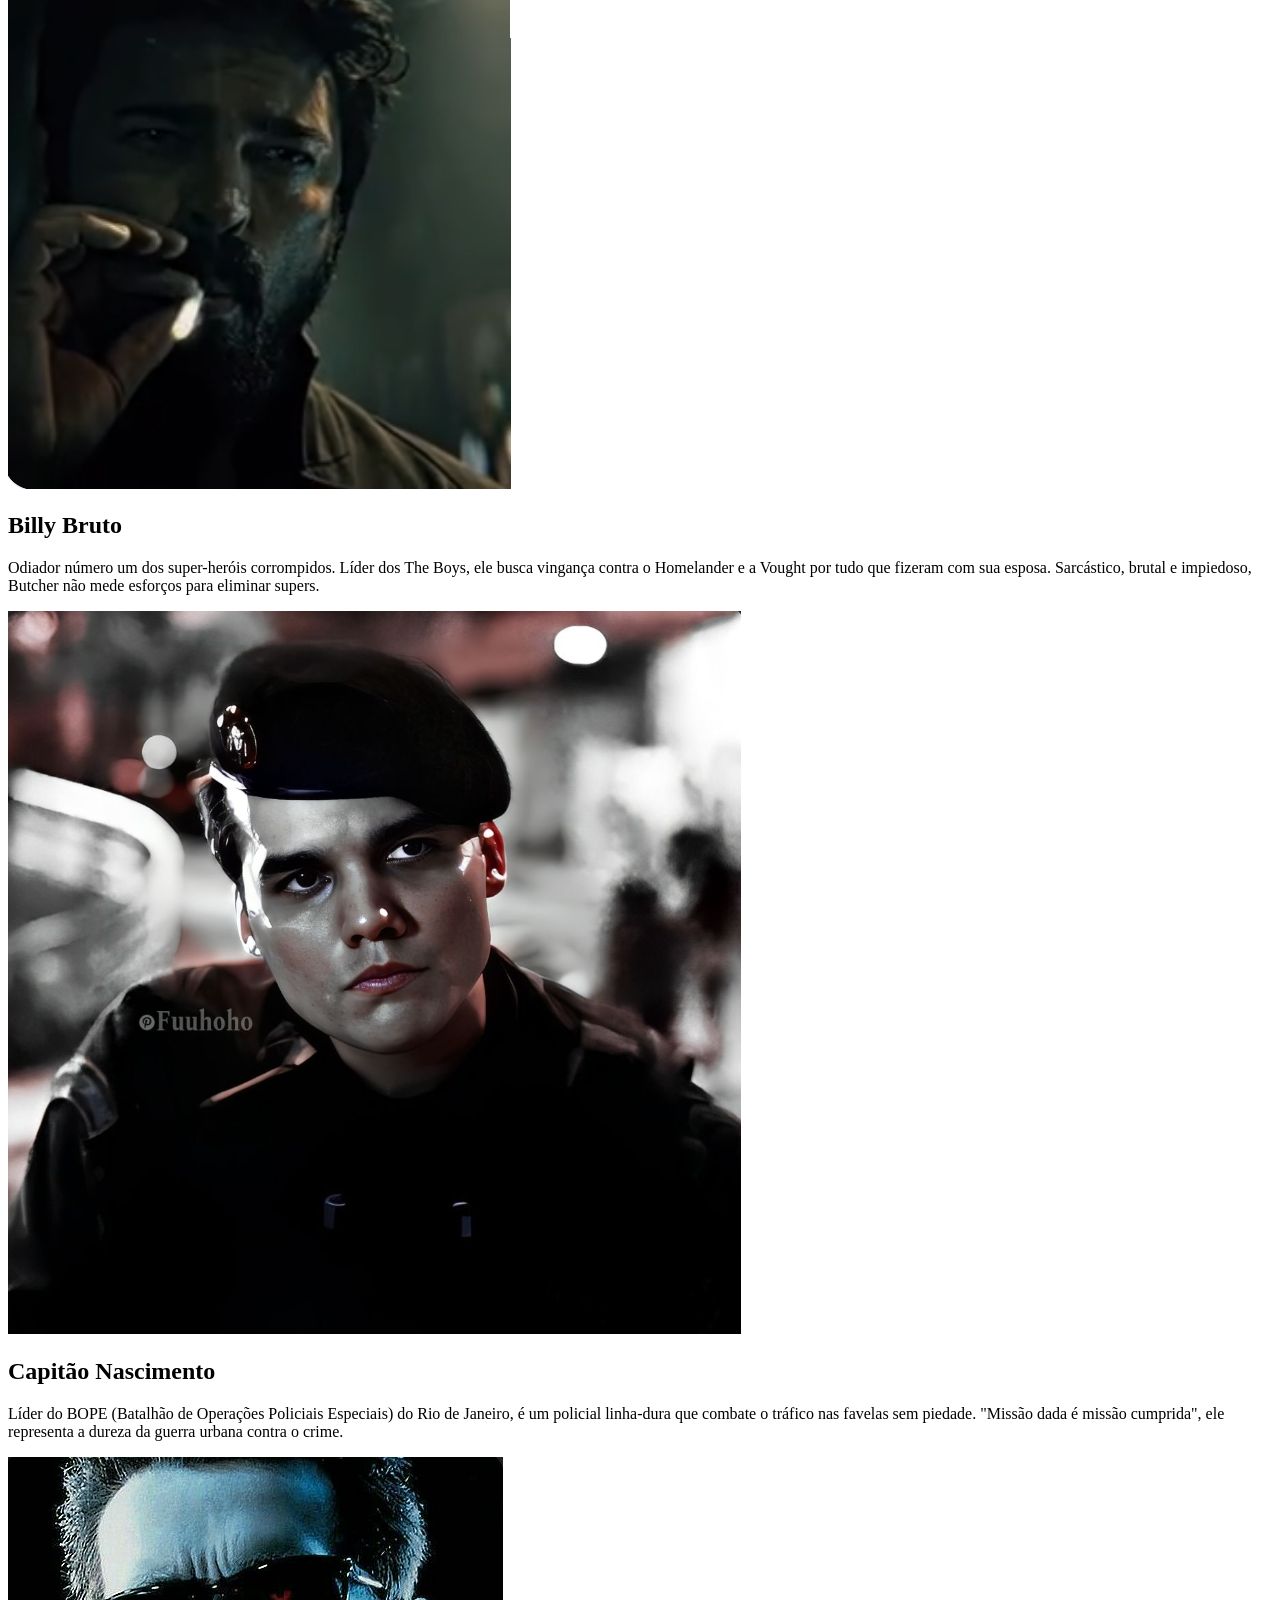
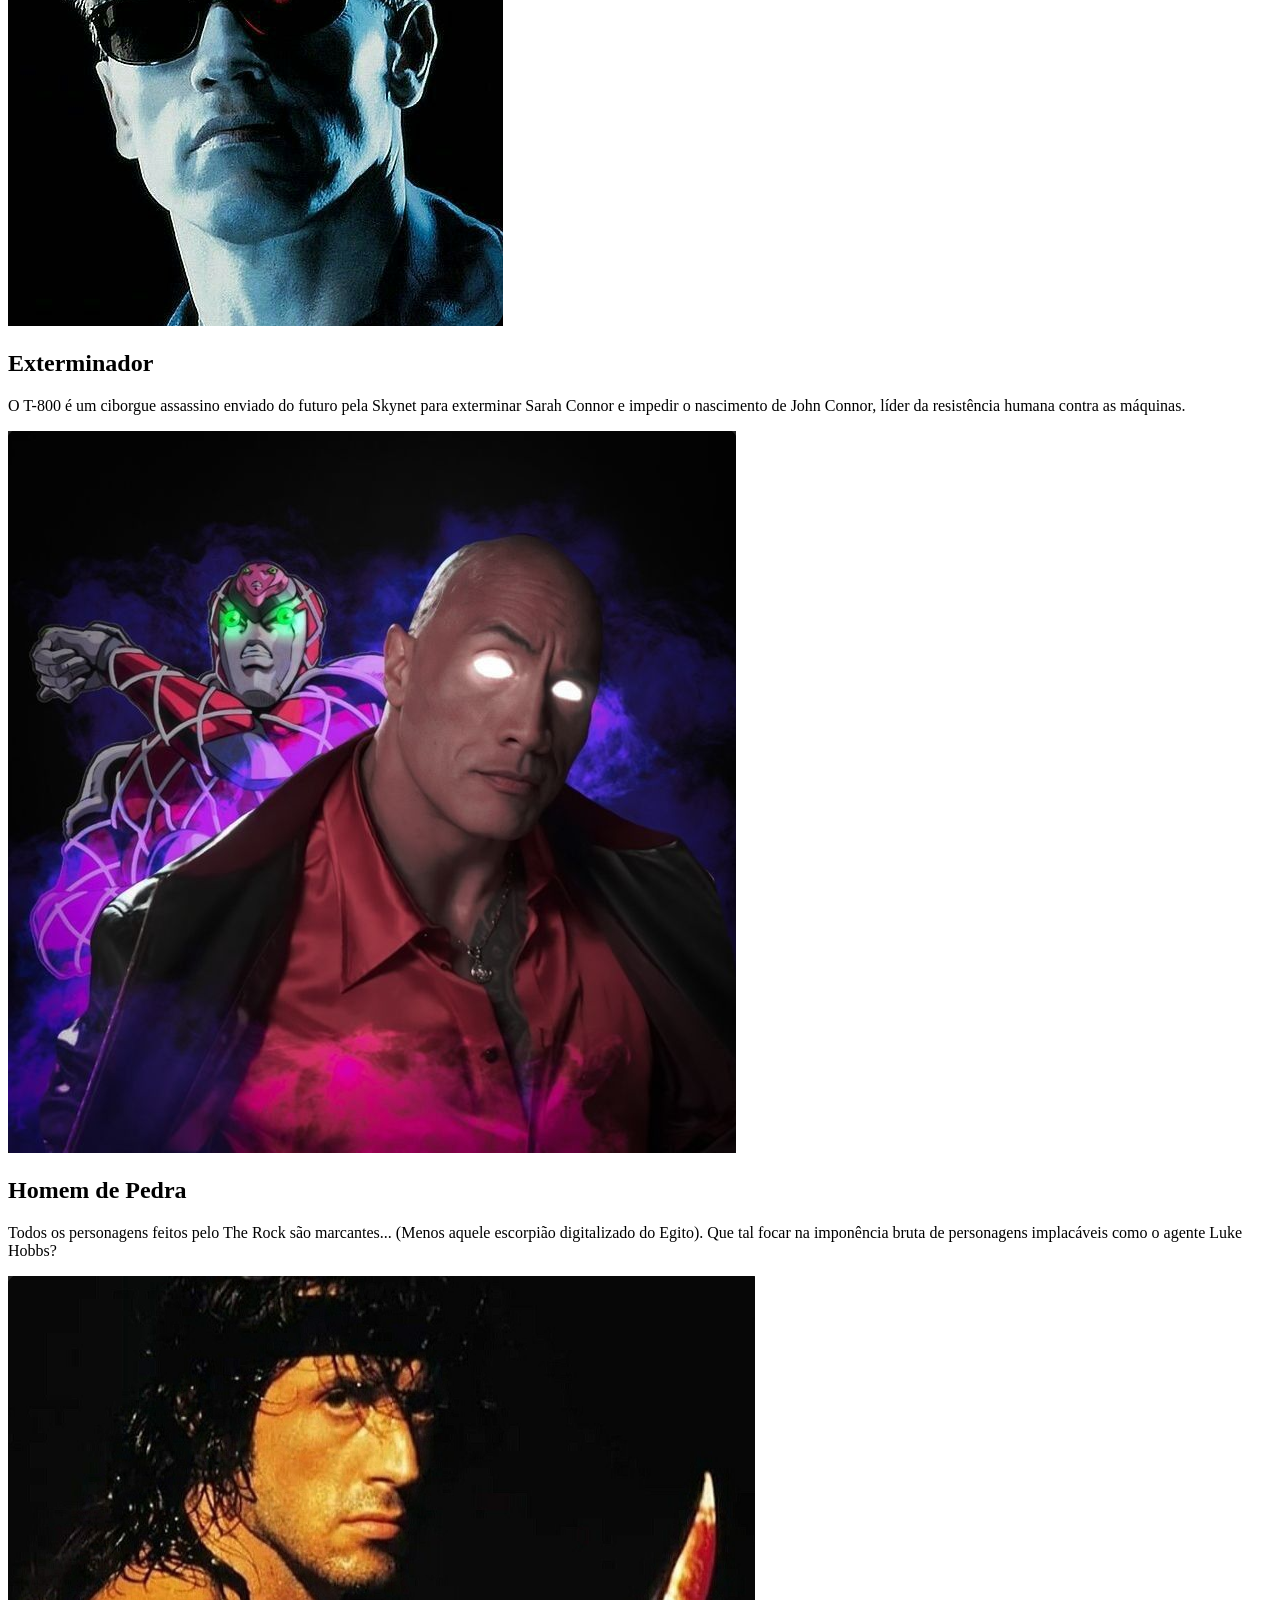
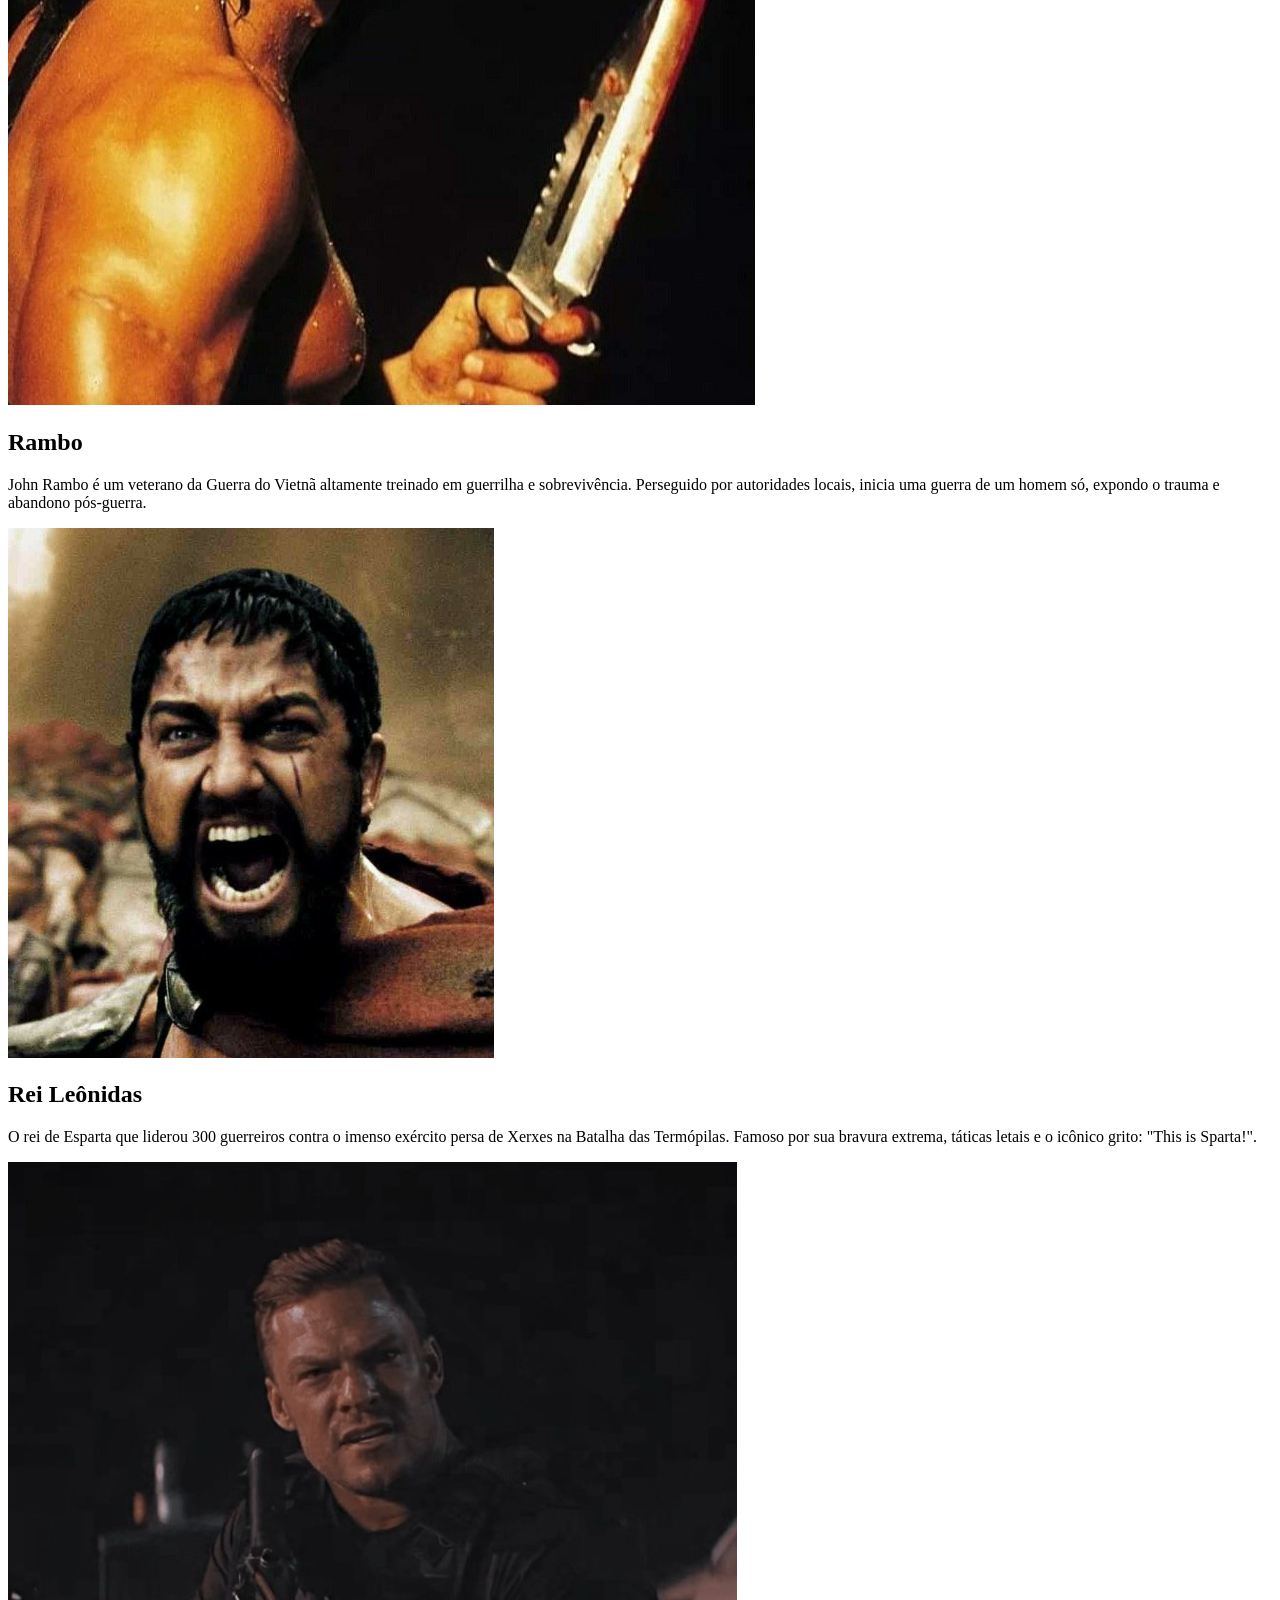
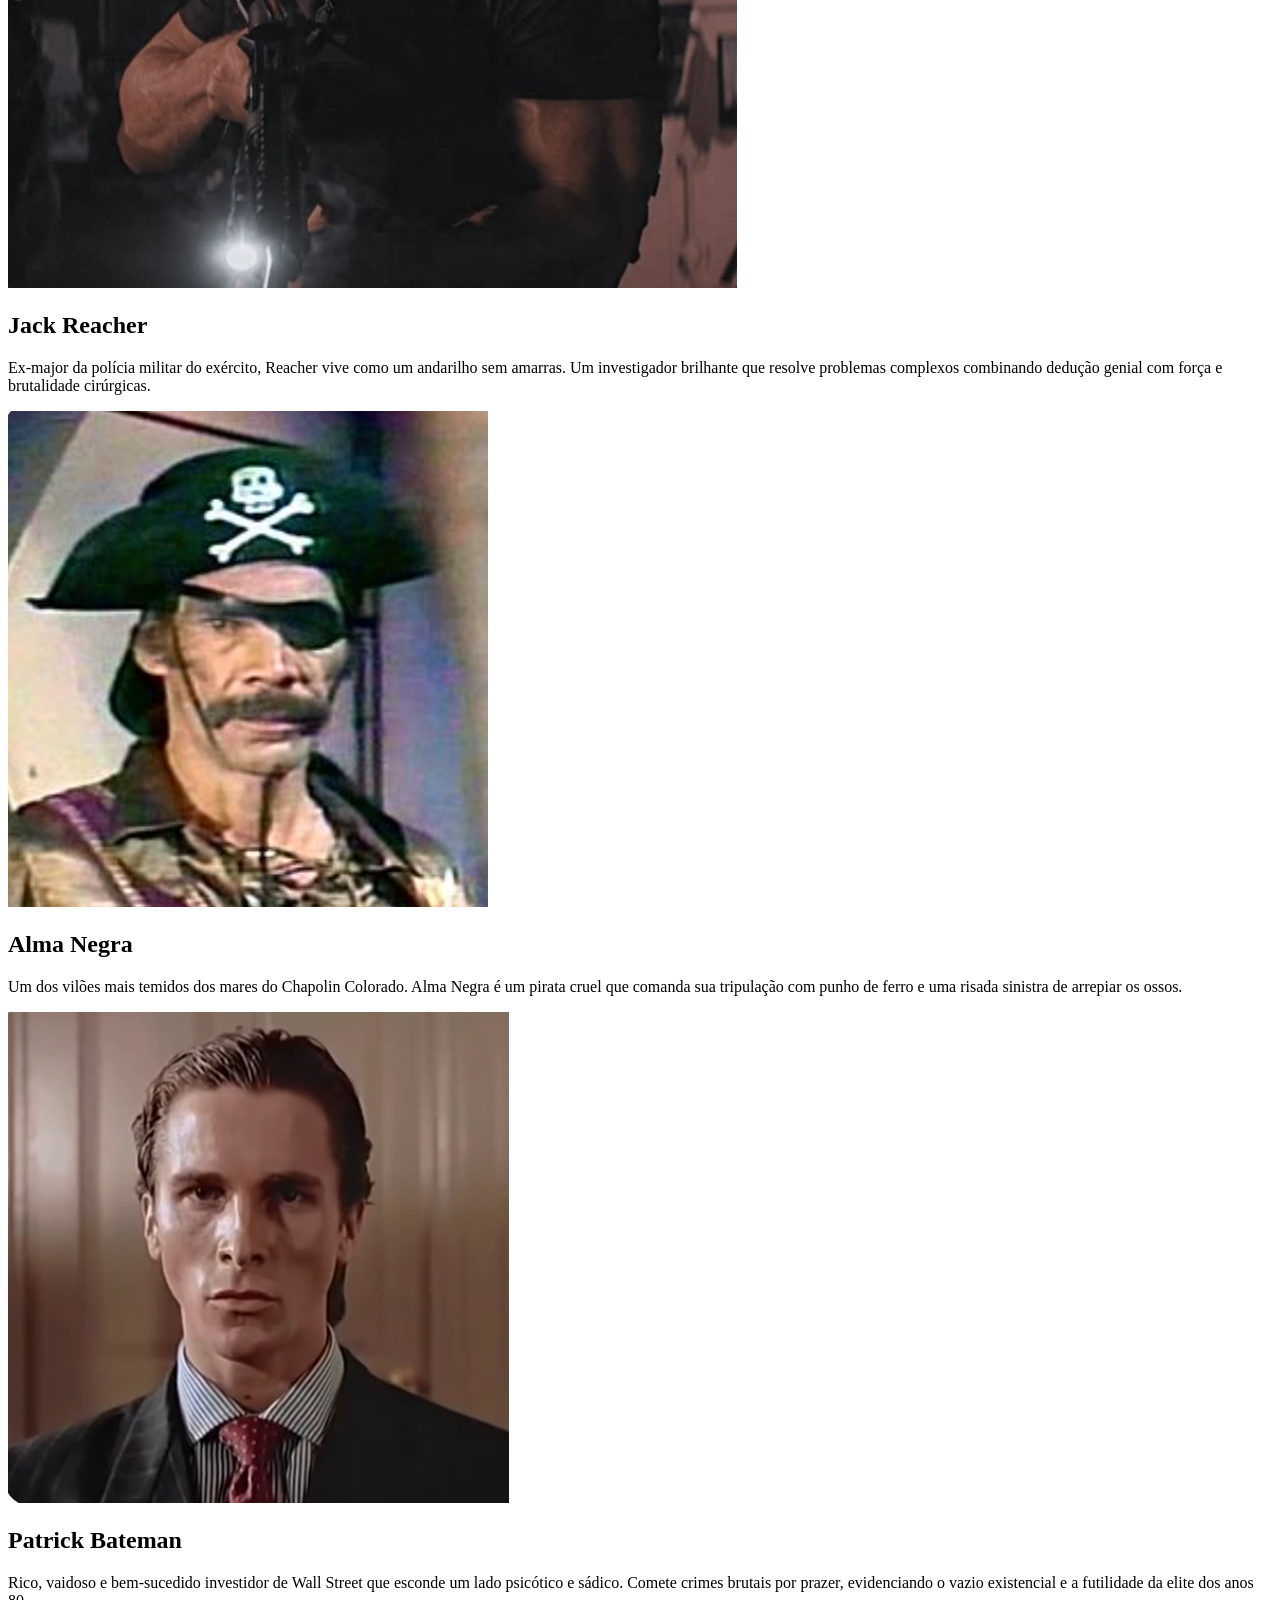
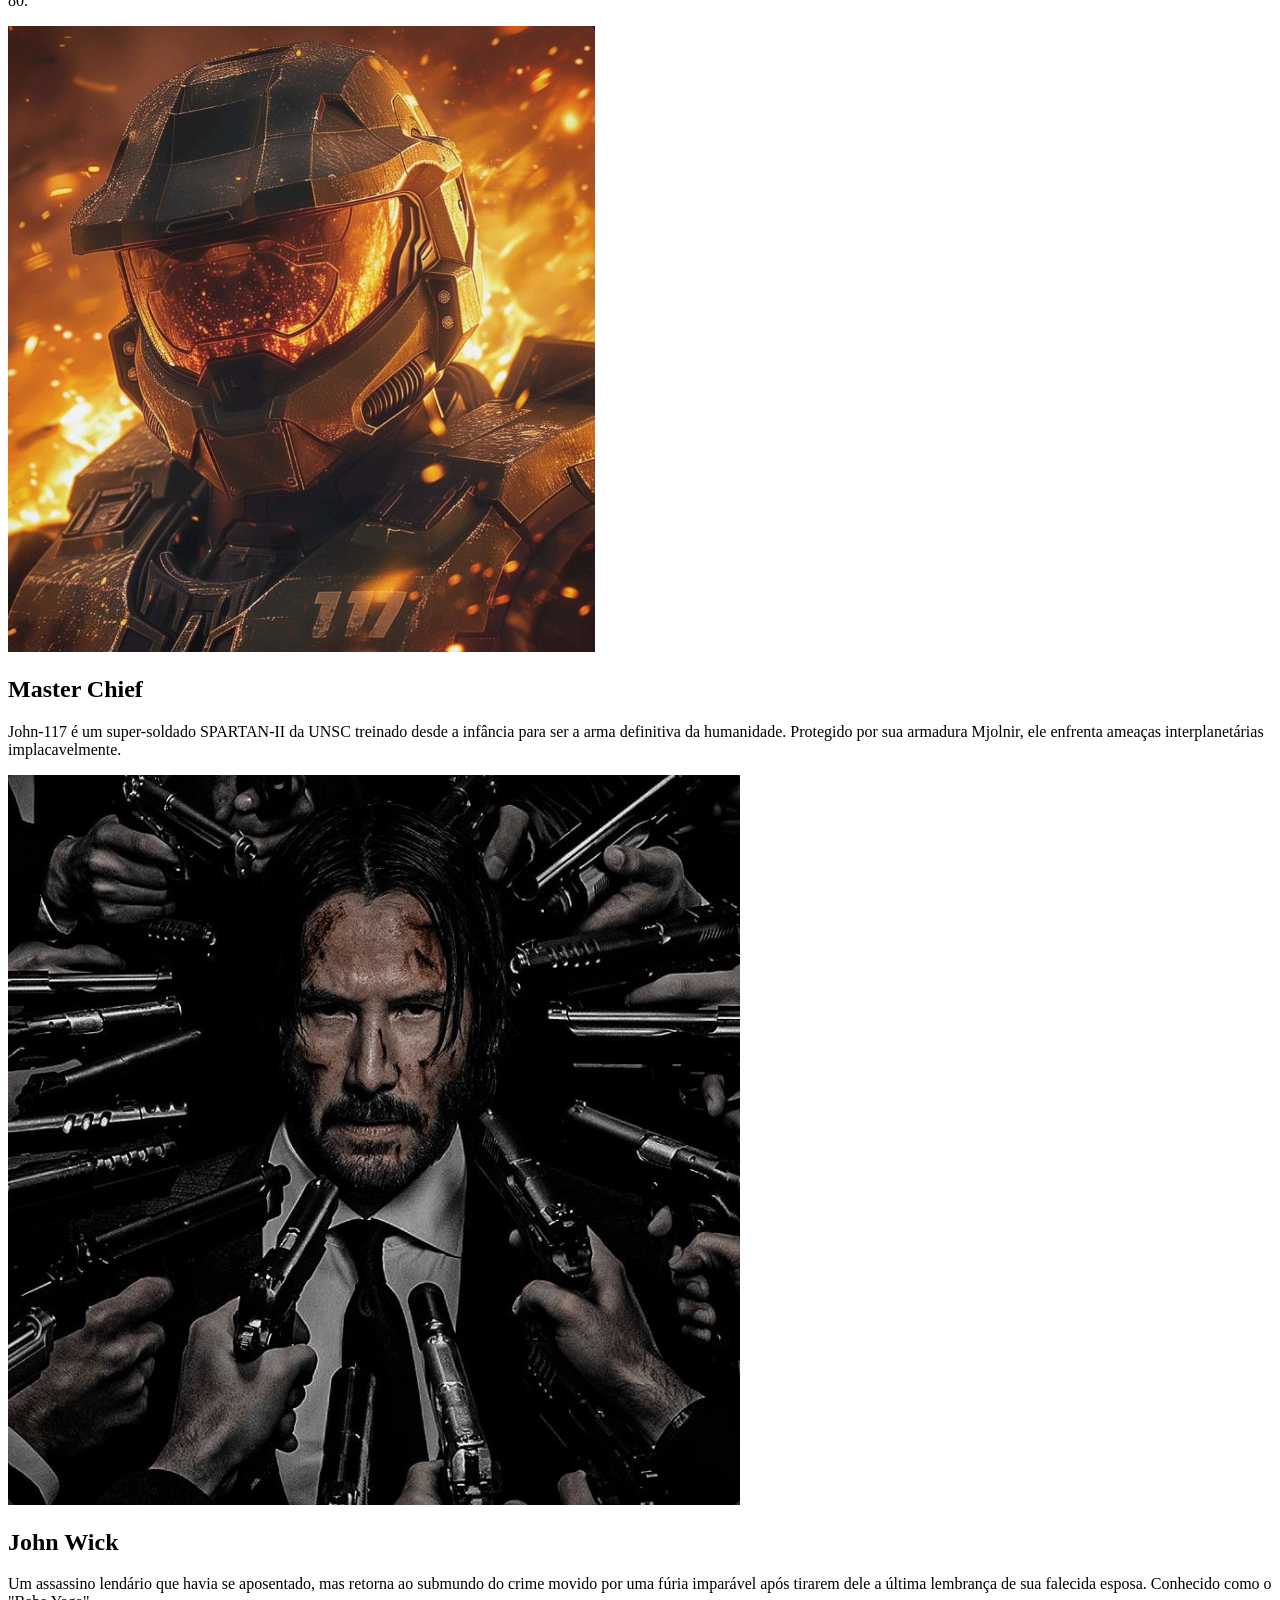
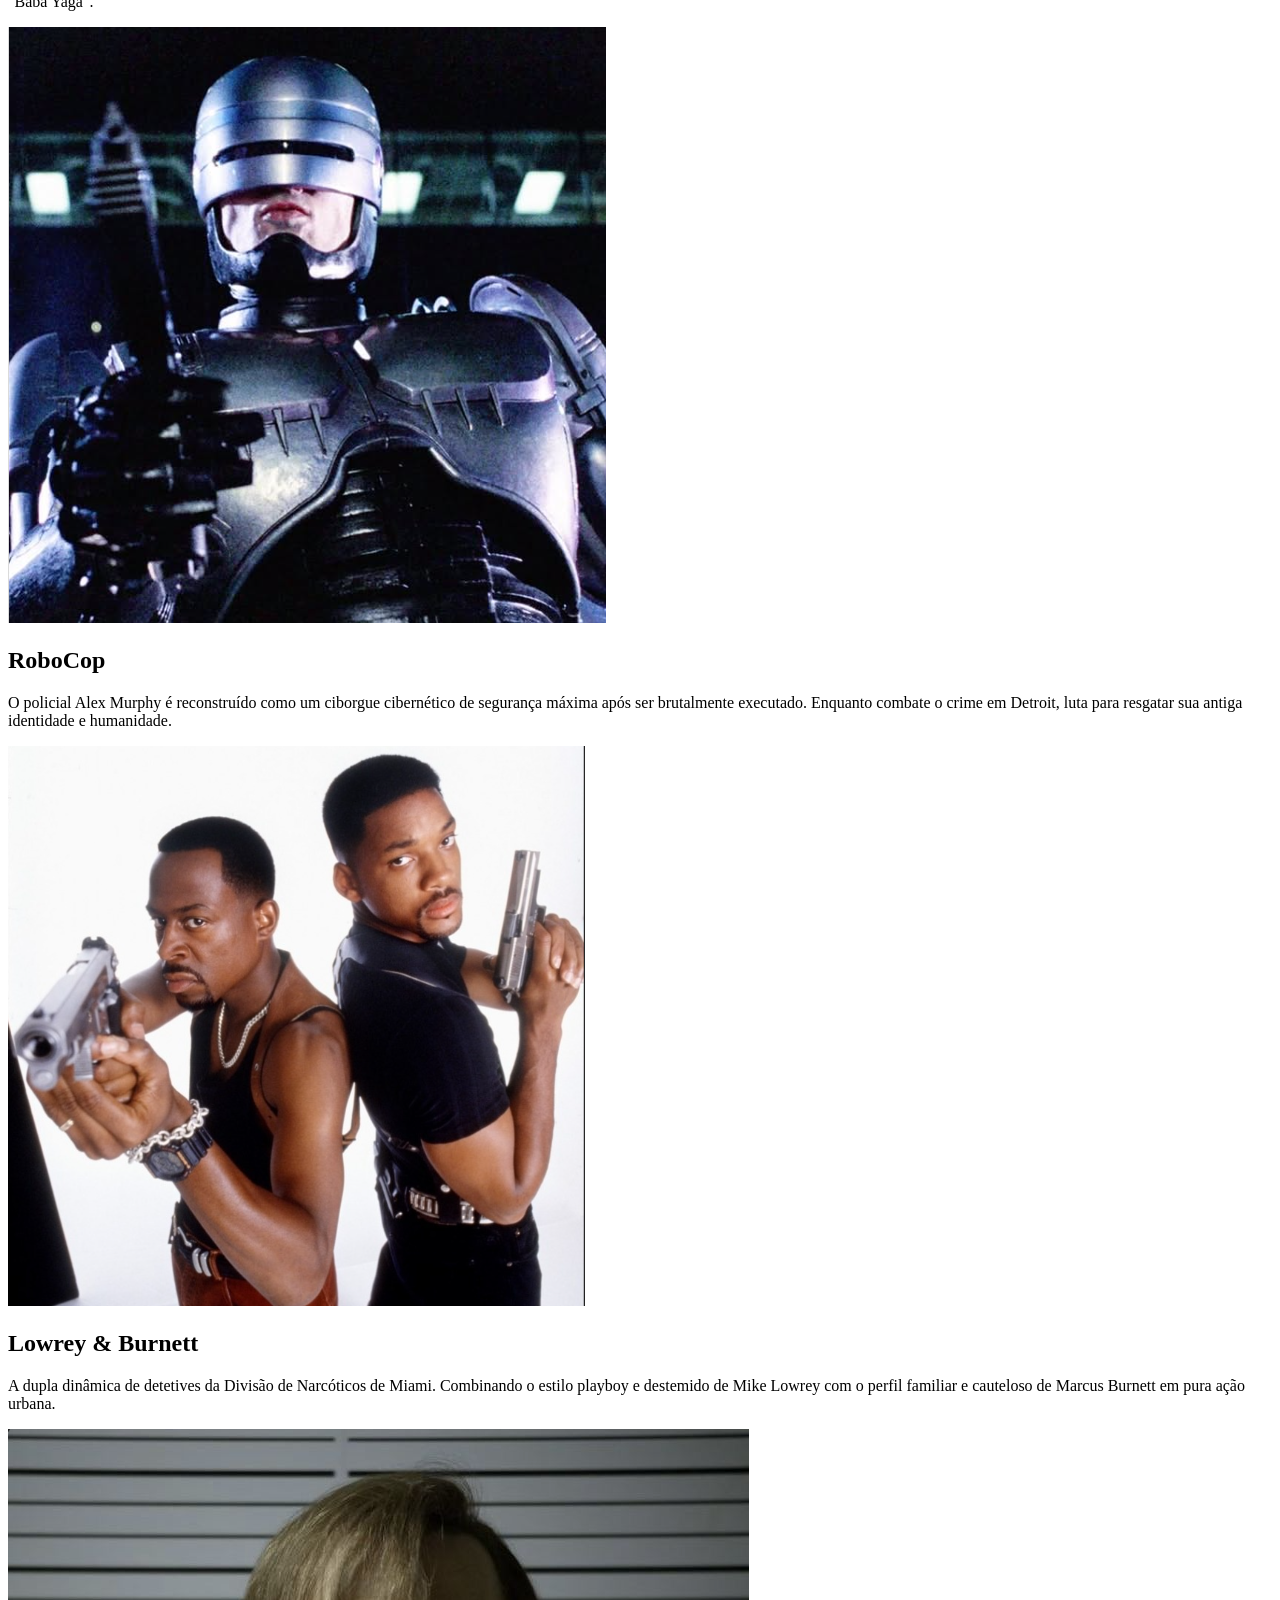
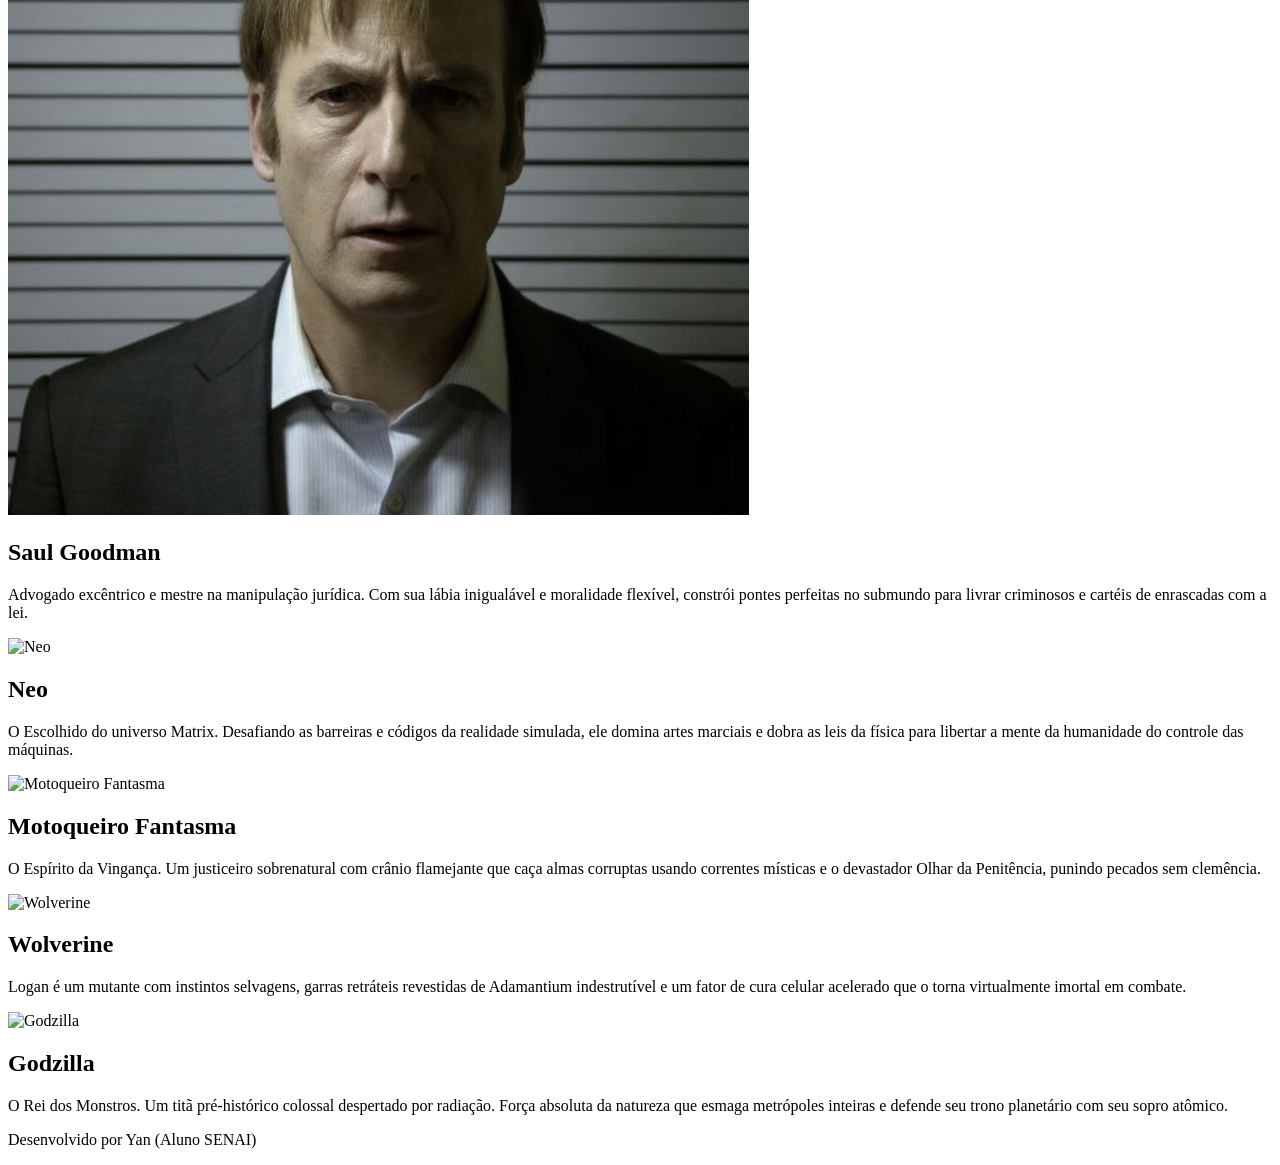
==== commit fb1f0a75: "Refactor code structure for improved readability and maintainability" ====
--- a/index.html
+++ b/index.html
@@ -1,315 +1,283 @@
 <!DOCTYPE html>
-<html lang="pt-br">
+<html lang="pt-br" class="bg-black text-white scroll-behavior-smooth">
 <head>
     <meta charset="UTF-8">
     <meta name="viewport" content="width=device-width, initial-scale=1.0">
-    <title>Personagens Temidos</title>
-    <link rel="stylesheet" href="style.css">
+    <title>Personagens Temidos | Sombras e Cicatrizes</title>
+    
+    <script src="https://cdn.tailwindcss.com"></script>
+    <script>
+        tailwind.config = {
+            theme: {
+                extend: {
+                    fontFamily: {
+                        oswald: ['Oswald', 'sans-serif'],
+                    },
+                    animation: {
+                        'pulse-slow': 'pulse 2s cubic-bezier(0.4, 0, 0.6, 1) infinite',
+                    }
+                }
+            }
+        }
+    </script>
+
     <link href="https://fonts.googleapis.com/css2?family=Oswald:wght@300;400;700&display=swap" rel="stylesheet">
+    <link rel="icon" type="image/x-icon" href="asset/chaves.png">
+
     <style>
-    
-
-    
-    .card.audio-playing {
-  transition: box-shadow 0.3s ease-in-out, transform 0.3s ease-in-out; /* Added transform to transition */
-  transform: translateY(-15px) scale(1.05) rotate(3deg);
-  box-shadow: 0 0 20px 5px #C89B3C;
-  background-color: rgb(0, 0, 0);
-  animation: darkRedBlackOscillation 0.4s infinite alternate;
-}
-
-.card.audio-playing::before {
-  content: '';
-  position: absolute;
-  width: 200px;
-  background-image: linear-gradient(180deg,  rgb(255, 153, 0), rgb(255, 172, 48));
-  height: 150%;
-  transition: opacity 0.25s linear; /* Changed to opacity transition */
-  opacity: 1; /* Make it visible when audio is playing */
-  animation: rotBGing 3s linear infinite; /* Assuming rotBGing is defined elsewhere */
-}
-
-.card.audio-playing img {
-        animation: blink 1s infinite alternate; /* Animação de piscar */
-        transform: scale(1.1);
-        box-shadow: 5px 5px 30px rgba(200, 155, 60, 0.8);
-    }
-
-
-    .card.audio-playing p { 
-        color: #C89B3C;
-        text-shadow: 2px 2px 5px #C89B3C;
-    }
-
-
-     
-    .card.audio-playing h2 {
-    color: #C89B3C;
-}
-
-
-
-
-
-
-
-
-</style>
-
+        /* Estado ativo quando o áudio está tocando */
+        .card-active {
+            border-color: #dc2626 !important; /* Vermelho-600 */
+            box-shadow: 0 0 25px rgba(220, 38, 38, 0.5);
+            transform: scale(1.03);
+            background-color: #111111;
+        }
+        .card-active img {
+            filter: drop-shadow(0 0 10px rgba(220, 38, 38, 0.6));
+            transform: scale(1.05);
+        }
+    </style>
 </head>
-<body>
-    <header>
-        <h1>Sombras e Cicatrizes </h1>
-
+<body class="font-oswald min-h-screen flex flex-col justify-between tracking-wide selection:bg-red-600 selection:text-white">
+
+    <header class="border-b border-zinc-900 bg-zinc-950/80 backdrop-blur-md sticky top-0 z-50 py-6 text-center transition-all duration-300">
+        <h1 class="text-4xl md:text-5xl font-bold uppercase tracking-wider text-white">
+            Sombras e <span class="text-red-600 drop-shadow-[0_2px_10px_rgba(220,38,38,0.3)]">Cicatrizes</span>
+        </h1>
+        <p class="text-zinc-400 text-xs md:text-sm uppercase tracking-widest mt-2">Clique nos cards para ouvir a essência do perigo</p>
     </header>
- 
-
-    <main>
-      
-    
-    </div>
-      
-      
-
-
-       
-        <div class="card" onclick="playAudio('audio1')">
-            <img src="assets/thomas shelby.png" width="100px">
-            <h2>Thomas Shelby</h2> 
-            
-          
-           <p> Líder dos Peaky Blinders, uma gangue criminosa de Birmingham. Tommy Shelby é o líder inteligente e estratégico, uma poderosa família. Veterano da Primeira Guerra Mundial, ele usa sua astúcia para guiar a família através de desafios, navalhas, apostas e negócios complexos.
-
-            </p>
-            <audio id="audio1" src="audio/cena-dublada-tem-sangue-na-minha-mão-thomas-shelby.mp3"></audio>
-            
+
+    <main class="max-w-7xl mx-auto px-4 py-12 flex-grow w-full">
+        
+        <div class="grid grid-cols-1 sm:grid-cols-2 md:grid-cols-3 lg:grid-cols-4 gap-6">
+
+            <div class="card group bg-zinc-950 border border-zinc-800 rounded-xl p-5 flex flex-col items-center text-center cursor-pointer transition-all duration-300 hover:border-red-600/50 hover:-translate-y-1 hover:shadow-[0_10px_30px_rgba(0,0,0,0.5)]" onclick="playAudio('audio1')">
+                <div class="w-24 h-24 mb-4 flex items-center justify-center overflow-hidden rounded-full bg-zinc-900 border border-zinc-800 group-hover:border-red-600 transition-colors duration-300">
+                    <img src="assets/thomas shelby.png" alt="Thomas Shelby" class="w-full h-full object-cover transition-transform duration-500">
+                </div>
+                <h2 class="text-xl font-bold uppercase text-white mb-3 tracking-wide group-hover:text-red-500 transition-colors duration-300">Thomas Shelby</h2> 
+                <p class="text-zinc-400 text-sm font-light leading-relaxed text-justify flex-grow">
+                    Líder dos Peaky Blinders, uma gangue criminosa de Birmingham. Tommy Shelby é o líder inteligente e estratégico de uma poderosa família. Veterano da Primeira Guerra Mundial, ele usa sua astúcia para guiar a família através de desafios, navalhas, apostas e negócios complexos.
+                </p>
+                <audio id="audio1" src="audio/cena-dublada-tem-sangue-na-minha-mão-thomas-shelby.mp3"></audio>
+            </div>
+
+            <div class="card group bg-zinc-950 border border-zinc-800 rounded-xl p-5 flex flex-col items-center text-center cursor-pointer transition-all duration-300 hover:border-red-600/50 hover:-translate-y-1 hover:shadow-[0_10px_30px_rgba(0,0,0,0.5)]" onclick="playAudio('audio2')">
+                <div class="w-24 h-24 mb-4 flex items-center justify-center overflow-hidden rounded-full bg-zinc-900 border border-zinc-800 group-hover:border-red-600 transition-colors duration-300">
+                    <img src="assets/walter white.png" alt="Walter White" class="w-full h-full object-cover transition-transform duration-500">
+                </div>
+                <h2 class="text-xl font-bold uppercase text-white mb-3 tracking-wide group-hover:text-red-500 transition-colors duration-300">Walter White</h2>
+                <p class="text-zinc-400 text-sm font-light leading-relaxed text-justify flex-grow">
+                    Professor de química, ao ser diagnosticado com câncer, entra no comércio de metanfetamina para garantir o futuro de sua família, transformando-se em Heisenberg, um dos mais notáveis traficantes dos Estados Unidos.
+                </p>
+                <audio id="audio2" src="audio/walter-white--breaking-bad--edit-dublado.mp3"></audio>
+            </div>
+
+            <div class="card group bg-zinc-950 border border-zinc-800 rounded-xl p-5 flex flex-col items-center text-center cursor-pointer transition-all duration-300 hover:border-red-600/50 hover:-translate-y-1 hover:shadow-[0_10px_30px_rgba(0,0,0,0.5)]" onclick="playAudio('audio3')">
+                <div class="w-24 h-24 mb-4 flex items-center justify-center overflow-hidden rounded-full bg-zinc-900 border border-zinc-800 group-hover:border-red-600 transition-colors duration-300">
+                    <img src="assets/billy bruto.png" alt="Billy Bruto" class="w-full h-full object-cover transition-transform duration-500">
+                </div>
+                <h2 class="text-xl font-bold uppercase text-white mb-3 tracking-wide group-hover:text-red-500 transition-colors duration-300">Billy Bruto</h2>
+                <p class="text-zinc-400 text-sm font-light leading-relaxed text-justify flex-grow">
+                    Odiador número um dos super-heróis corrompidos. Líder dos The Boys, ele busca vingança contra o Homelander e a Vought por tudo que fizeram com sua esposa. Sarcástico, brutal e impiedoso, Butcher não mede esforços para eliminar supers.
+                </p>
+                <audio id="audio3" src="audio/the-boys-nivelei-o-jogo-edit-bruto.mp3"></audio>
+            </div>
+
+            <div class="card group bg-zinc-950 border border-zinc-800 rounded-xl p-5 flex flex-col items-center text-center cursor-pointer transition-all duration-300 hover:border-red-600/50 hover:-translate-y-1 hover:shadow-[0_10px_30px_rgba(0,0,0,0.5)]" onclick="playAudio('audio4')">
+                <div class="w-24 h-24 mb-4 flex items-center justify-center overflow-hidden rounded-full bg-zinc-900 border border-zinc-800 group-hover:border-red-600 transition-colors duration-300">
+                    <img src="assets/troap de elite.png" alt="Capitão Nascimento" class="w-full h-full object-cover transition-transform duration-500">
+                </div>
+                <h2 class="text-xl font-bold uppercase text-white mb-3 tracking-wide group-hover:text-red-500 transition-colors duration-300">Capitão Nascimento</h2>
+                <p class="text-zinc-400 text-sm font-light leading-relaxed text-justify flex-grow">
+                    Líder do BOPE (Batalhão de Operações Policiais Especiais) do Rio de Janeiro, é um policial linha-dura que combate o tráfico nas favelas sem piedade. "Missão dada é missão cumprida", ele representa a dureza da guerra urbana contra o crime.
+                </p>
+                <audio id="audio4" src="audio/tropa-de-elite--bope.mp3"></audio>
+            </div>
+
+            <div class="card group bg-zinc-950 border border-zinc-800 rounded-xl p-5 flex flex-col items-center text-center cursor-pointer transition-all duration-300 hover:border-red-600/50 hover:-translate-y-1 hover:shadow-[0_10px_30px_rgba(0,0,0,0.5)]" onclick="playAudio('audio5')">
+                <div class="w-24 h-24 mb-4 flex items-center justify-center overflow-hidden rounded-full bg-zinc-900 border border-zinc-800 group-hover:border-red-600 transition-colors duration-300">
+                    <img src="assets/exterminador.png" alt="Exterminador do Futuro" class="w-full h-full object-cover transition-transform duration-500">
+                </div>
+                <h2 class="text-xl font-bold uppercase text-white mb-3 tracking-wide group-hover:text-red-500 transition-colors duration-300">Exterminador</h2>
+                <p class="text-zinc-400 text-sm font-light leading-relaxed text-justify flex-grow">
+                    O T-800 é um ciborgue assassino enviado do futuro pela Skynet para exterminar Sarah Connor e impedir o nascimento de John Connor, líder da resistência humana contra as máquinas.
+                </p>
+                <audio id="audio5" src="audio/terminator-2-judgement-day-edit--akiuara---sleepwalker-slowed.mp3"></audio>
+            </div>
+
+            <div class="card group bg-zinc-950 border border-zinc-800 rounded-xl p-5 flex flex-col items-center text-center cursor-pointer transition-all duration-300 hover:border-red-600/50 hover:-translate-y-1 hover:shadow-[0_10px_30px_rgba(0,0,0,0.5)]" onclick="playAudio('audio6')">
+                <div class="w-24 h-24 mb-4 flex items-center justify-center overflow-hidden rounded-full bg-zinc-900 border border-zinc-800 group-hover:border-red-600 transition-colors duration-300">
+                    <img src="assets/the rock.png" alt="The Rock" class="w-full h-full object-cover transition-transform duration-500">
+                </div>
+                <h2 class="text-xl font-bold uppercase text-white mb-3 tracking-wide group-hover:text-red-500 transition-colors duration-300">Homem de Pedra</h2>
+                <p class="text-zinc-400 text-sm font-light leading-relaxed text-justify flex-grow">
+                    Todos os personagens feitos pelo The Rock são marcantes... (Menos aquele escorpião digitalizado do Egito). Que tal focar na imponência bruta de personagens implacáveis como o agente Luke Hobbs?
+                </p>
+                <audio id="audio6" src="audio/its-about-drive-its-about-power-we-stay-hungry-we-devour-uncensored-hq.mp3"></audio>
+            </div>
+
+            <div class="card group bg-zinc-950 border border-zinc-800 rounded-xl p-5 flex flex-col items-center text-center cursor-pointer transition-all duration-300 hover:border-red-600/50 hover:-translate-y-1 hover:shadow-[0_10px_30px_rgba(0,0,0,0.5)]" onclick="playAudio('audio7')">
+                <div class="w-24 h-24 mb-4 flex items-center justify-center overflow-hidden rounded-full bg-zinc-900 border border-zinc-800 group-hover:border-red-600 transition-colors duration-300">
+                    <img src="assets/rambo.png" alt="Rambo" class="w-full h-full object-cover transition-transform duration-500">
+                </div>
+                <h2 class="text-xl font-bold uppercase text-white mb-3 tracking-wide group-hover:text-red-500 transition-colors duration-300">Rambo</h2>
+                <p class="text-zinc-400 text-sm font-light leading-relaxed text-justify flex-grow">
+                    John Rambo é um veterano da Guerra do Vietnã altamente treinado em guerrilha e sobrevivência. Perseguido por autoridades locais, inicia uma guerra de um homem só, expondo o trauma e abandono pós-guerra.
+                </p>
+                <audio id="audio7" src="audio/rambo-edit-pra-mim-a-vida-cívil-não-é-nada-rambo.mp3"></audio>
+            </div>
+
+            <div class="card group bg-zinc-950 border border-zinc-800 rounded-xl p-5 flex flex-col items-center text-center cursor-pointer transition-all duration-300 hover:border-red-600/50 hover:-translate-y-1 hover:shadow-[0_10px_30px_rgba(0,0,0,0.5)]" onclick="playAudio('audio8')">
+                <div class="w-24 h-24 mb-4 flex items-center justify-center overflow-hidden rounded-full bg-zinc-900 border border-zinc-800 group-hover:border-red-600 transition-colors duration-300">
+                    <img src="assets/esparta.png" alt="Rei Leônidas" class="w-full h-full object-cover transition-transform duration-500">
+                </div>
+                <h2 class="text-xl font-bold uppercase text-white mb-3 tracking-wide group-hover:text-red-500 transition-colors duration-300">Rei Leônidas</h2>
+                <p class="text-zinc-400 text-sm font-light leading-relaxed text-justify flex-grow">
+                    O rei de Esparta que liderou 300 guerreiros contra o imenso exército persa de Xerxes na Batalha das Termópilas. Famoso por sua bravura extrema, táticas letais e o icônico grito: "This is Sparta!".
+                </p>
+                <audio id="audio8" src="audio/rei-leônidas-edit.mp3"></audio>
+            </div>
+
+            <div class="card group bg-zinc-950 border border-zinc-800 rounded-xl p-5 flex flex-col items-center text-center cursor-pointer transition-all duration-300 hover:border-red-600/50 hover:-translate-y-1 hover:shadow-[0_10px_30px_rgba(0,0,0,0.5)]" onclick="playAudio('audio9')">
+                <div class="w-24 h-24 mb-4 flex items-center justify-center overflow-hidden rounded-full bg-zinc-900 border border-zinc-800 group-hover:border-red-600 transition-colors duration-300">
+                    <img src="assets/jack reacher.png" alt="Jack Reacher" class="w-full h-full object-cover transition-transform duration-500">
+                </div>
+                <h2 class="text-xl font-bold uppercase text-white mb-3 tracking-wide group-hover:text-red-500 transition-colors duration-300">Jack Reacher</h2>
+                <p class="text-zinc-400 text-sm font-light leading-relaxed text-justify flex-grow">
+                    Ex-major da polícia militar do exército, Reacher vive como um andarilho sem amarras. Um investigador brilhante que resolve problemas complexos combinando dedução genial com força e brutalidade cirúrgicas.
+                </p>
+                <audio id="audio9" src="audio/ele-ainda-deu-uma-chance--série-reacher.mp3"></audio>
+            </div>
+
+            <div class="card group bg-zinc-950 border border-zinc-800 rounded-xl p-5 flex flex-col items-center text-center cursor-pointer transition-all duration-300 hover:border-red-600/50 hover:-translate-y-1 hover:shadow-[0_10px_30px_rgba(0,0,0,0.5)]" onclick="playAudio('audio10')">
+                <div class="w-24 h-24 mb-4 flex items-center justify-center overflow-hidden rounded-full bg-zinc-900 border border-zinc-800 group-hover:border-red-600 transition-colors duration-300">
+                    <img src="assets/alma negra.png" alt="Alma Negra" class="w-full h-full object-cover transition-transform duration-500">
+                </div>
+                <h2 class="text-xl font-bold uppercase text-white mb-3 tracking-wide group-hover:text-red-500 transition-colors duration-300">Alma Negra</h2>
+                <p class="text-zinc-400 text-sm font-light leading-relaxed text-justify flex-grow">
+                    Um dos vilões mais temidos dos mares do Chapolin Colorado. Alma Negra é um pirata cruel que comanda sua tripulação com punho de ferro e uma risada sinistra de arrepiar os ossos.
+                </p>
+                <audio id="audio10" src="audio/alma-negra-edit--af1-slowed.mp3"></audio>
+            </div>
+
+            <div class="card group bg-zinc-950 border border-zinc-800 rounded-xl p-5 flex flex-col items-center text-center cursor-pointer transition-all duration-300 hover:border-red-600/50 hover:-translate-y-1 hover:shadow-[0_10px_30px_rgba(0,0,0,0.5)]" onclick="playAudio('audio11')">
+                <div class="w-24 h-24 mb-4 flex items-center justify-center overflow-hidden rounded-full bg-zinc-900 border border-zinc-800 group-hover:border-red-600 transition-colors duration-300">
+                    <img src="assets/patrick sigma.png" alt="Patrick Bateman" class="w-full h-full object-cover transition-transform duration-500">
+                </div>
+                <h2 class="text-xl font-bold uppercase text-white mb-3 tracking-wide group-hover:text-red-500 transition-colors duration-300">Patrick Bateman</h2>
+                <p class="text-zinc-400 text-sm font-light leading-relaxed text-justify flex-grow">
+                    Rico, vaidoso e bem-sucedido investidor de Wall Street que esconde um lado psicótico e sádico. Comete crimes brutais por prazer, evidenciando o vazio existencial e a futilidade da elite dos anos 80.
+                </p>
+                <audio id="audio11" src="audio/edit-do-psicopata-americano.mp3"></audio>
+            </div>
+
+            <div class="card group bg-zinc-950 border border-zinc-800 rounded-xl p-5 flex flex-col items-center text-center cursor-pointer transition-all duration-300 hover:border-red-600/50 hover:-translate-y-1 hover:shadow-[0_10px_30px_rgba(0,0,0,0.5)]" onclick="playAudio('audio12')">
+                <div class="w-24 h-24 mb-4 flex items-center justify-center overflow-hidden rounded-full bg-zinc-900 border border-zinc-800 group-hover:border-red-600 transition-colors duration-300">
+                    <img src="assets/halo.png" alt="Master Chief" class="w-full h-full object-cover transition-transform duration-500">
+                </div>
+                <h2 class="text-xl font-bold uppercase text-white mb-3 tracking-wide group-hover:text-red-500 transition-colors duration-300">Master Chief</h2>
+                <p class="text-zinc-400 text-sm font-light leading-relaxed text-justify flex-grow">
+                    John-117 é um super-soldado SPARTAN-II da UNSC treinado desde a infância para ser a arma definitiva da humanidade. Protegido por sua armadura Mjolnir, ele enfrenta ameaças interplanetárias implacavelmente.
+                </p>
+                <audio id="audio12" src="audio/master-chief-edit.mp3"></audio>
+            </div>
+
+            <div class="card group bg-zinc-950 border border-zinc-800 rounded-xl p-5 flex flex-col items-center text-center cursor-pointer transition-all duration-300 hover:border-red-600/50 hover:-translate-y-1 hover:shadow-[0_10px_30px_rgba(0,0,0,0.5)]" onclick="playAudio('audio13')">
+                <div class="w-24 h-24 mb-4 flex items-center justify-center overflow-hidden rounded-full bg-zinc-900 border border-zinc-800 group-hover:border-red-600 transition-colors duration-300">
+                    <img src="assets/john wick.png" alt="John Wick" class="w-full h-full object-cover transition-transform duration-500">
+                </div>
+                <h2 class="text-xl font-bold uppercase text-white mb-3 tracking-wide group-hover:text-red-500 transition-colors duration-300">John Wick</h2>
+                <p class="text-zinc-400 text-sm font-light leading-relaxed text-justify flex-grow">
+                    Um assassino lendário que havia se aposentado, mas retorna ao submundo do crime movido por uma fúria imparável após tirarem dele a última lembrança de sua falecida esposa. Conhecido como o "Baba Yaga".
+                </p>
+                <audio id="audio13" src="audio/john-wick-conversa-com-winston-shorts-short-johnwick-filmes.mp3"></audio>
+            </div>
+
+            <div class="card group bg-zinc-950 border border-zinc-800 rounded-xl p-5 flex flex-col items-center text-center cursor-pointer transition-all duration-300 hover:border-red-600/50 hover:-translate-y-1 hover:shadow-[0_10px_30px_rgba(0,0,0,0.5)]" onclick="playAudio('audio14')">
+                <div class="w-24 h-24 mb-4 flex items-center justify-center overflow-hidden rounded-full bg-zinc-900 border border-zinc-800 group-hover:border-red-600 transition-colors duration-300">
+                    <img src="assets/robocop.png" alt="RoboCop" class="w-full h-full object-cover transition-transform duration-500">
+                </div>
+                <h2 class="text-xl font-bold uppercase text-white mb-3 tracking-wide group-hover:text-red-500 transition-colors duration-300">RoboCop</h2>
+                <p class="text-zinc-400 text-sm font-light leading-relaxed text-justify flex-grow">
+                    O policial Alex Murphy é reconstruído como um ciborgue cibernético de segurança máxima após ser brutalmente executado. Enquanto combate o crime em Detroit, luta para resgatar sua antiga identidade e humanidade.
+                </p>
+                <audio id="audio14" src="audio/alex-murphy-é-robocop-o-policial-do-futuro-1987-cena-final-robocop-dublado.mp3"></audio>
+            </div>
+
+            <div class="card group bg-zinc-950 border border-zinc-800 rounded-xl p-5 flex flex-col items-center text-center cursor-pointer transition-all duration-300 hover:border-red-600/50 hover:-translate-y-1 hover:shadow-[0_10px_30px_rgba(0,0,0,0.5)]" onclick="playAudio('audio15')">
+                <div class="w-24 h-24 mb-4 flex items-center justify-center overflow-hidden rounded-full bg-zinc-900 border border-zinc-800 group-hover:border-red-600 transition-colors duration-300">
+                    <img src="assets/bad boys.png" alt="Bad Boys" class="w-full h-full object-cover transition-transform duration-500">
+                </div>
+                <h2 class="text-xl font-bold uppercase text-white mb-3 tracking-wide group-hover:text-red-500 transition-colors duration-300">Lowrey & Burnett</h2>
+                <p class="text-zinc-400 text-sm font-light leading-relaxed text-justify flex-grow">
+                    A dupla dinâmica de detetives da Divisão de Narcóticos de Miami. Combinando o estilo playboy e destemido de Mike Lowrey com o perfil familiar e cauteloso de Marcus Burnett em pura ação urbana.
+                </p>
+                <audio id="audio15" src="audio/o-que-você-acha-dessa-cena-filme-bad-boys-rise-or-die (1).mp3"></audio>
+            </div>
+
+            <div class="card group bg-zinc-950 border border-zinc-800 rounded-xl p-5 flex flex-col items-center text-center cursor-pointer transition-all duration-300 hover:border-red-600/50 hover:-translate-y-1 hover:shadow-[0_10px_30px_rgba(0,0,0,0.5)]" onclick="playAudio('audio16')">
+                <div class="w-24 h-24 mb-4 flex items-center justify-center overflow-hidden rounded-full bg-zinc-900 border border-zinc-800 group-hover:border-red-600 transition-colors duration-300">
+                    <img src="assets/saul goodman.png" alt="Saul Goodman" class="w-full h-full object-cover transition-transform duration-500">
+                </div>
+                <h2 class="text-xl font-bold uppercase text-white mb-3 tracking-wide group-hover:text-red-500 transition-colors duration-300">Saul Goodman</h2>
+                <p class="text-zinc-400 text-sm font-light leading-relaxed text-justify flex-grow">
+                    Advogado excêntrico e mestre na manipulação jurídica. Com sua lábia inigualável e moralidade flexível, constrói pontes perfeitas no submundo para livrar criminosos e cartéis de enrascadas com a lei.
+                </p>
+                <audio id="audio16" src="audio/comercial-é-melhor-ligar-para-o-saul-dublado.mp3"></audio>
+            </div>
+
+            <div class="card group bg-zinc-950 border border-zinc-800 rounded-xl p-5 flex flex-col items-center text-center cursor-pointer transition-all duration-300 hover:border-red-600/50 hover:-translate-y-1 hover:shadow-[0_10px_30px_rgba(0,0,0,0.5)]" onclick="playAudio('audio17')">
+                <div class="w-24 h-24 mb-4 flex items-center justify-center overflow-hidden rounded-full bg-zinc-900 border border-zinc-800 group-hover:border-red-600 transition-colors duration-300">
+                    <img src="asset/matrix.png" alt="Neo" class="w-full h-full object-cover transition-transform duration-500">
+                </div>
+                <h2 class="text-xl font-bold uppercase text-white mb-3 tracking-wide group-hover:text-red-500 transition-colors duration-300">Neo</h2>
+                <p class="text-zinc-400 text-sm font-light leading-relaxed text-justify flex-grow">
+                    O Escolhido do universo Matrix. Desafiando as barreiras e códigos da realidade simulada, ele domina artes marciais e dobra as leis da física para libertar a mente da humanidade do controle das máquinas.
+                </p>
+                <audio id="audio17" src="audios/neomatrix.mp3"></audio>
+            </div>
+
+            <div class="card group bg-zinc-950 border border-zinc-800 rounded-xl p-5 flex flex-col items-center text-center cursor-pointer transition-all duration-300 hover:border-red-600/50 hover:-translate-y-1 hover:shadow-[0_10px_30px_rgba(0,0,0,0.5)]" onclick="playAudio('audio18')">
+                <div class="w-24 h-24 mb-4 flex items-center justify-center overflow-hidden rounded-full bg-zinc-900 border border-zinc-800 group-hover:border-red-600 transition-colors duration-300">
+                    <img src="asset/motoqueiro fantasma.png" alt="Motoqueiro Fantasma" class="w-full h-full object-cover transition-transform duration-500">
+                </div>
+                <h2 class="text-xl font-bold uppercase text-white mb-3 tracking-wide group-hover:text-red-500 transition-colors duration-300">Motoqueiro Fantasma</h2>
+                <p class="text-zinc-400 text-sm font-light leading-relaxed text-justify flex-grow">
+                    O Espírito da Vingança. Um justiceiro sobrenatural com crânio flamejante que caça almas corruptas usando correntes místicas e o devastador Olhar da Penitência, punindo pecados sem clemência.
+                </p>
+                <audio id="audio18" src="audios/motoqueiro-fantasma-o-cavaleiro-surge.mp3"></audio>
+            </div>
+
+            <div class="card group bg-zinc-950 border border-zinc-800 rounded-xl p-5 flex flex-col items-center text-center cursor-pointer transition-all duration-300 hover:border-red-600/50 hover:-translate-y-1 hover:shadow-[0_10px_30px_rgba(0,0,0,0.5)]" onclick="playAudio('audio19')">
+                <div class="w-24 h-24 mb-4 flex items-center justify-center overflow-hidden rounded-full bg-zinc-900 border border-zinc-800 group-hover:border-red-600 transition-colors duration-300">
+                    <img src="asset/wolverine.png" alt="Wolverine" class="w-full h-full object-cover transition-transform duration-500">
+                </div>
+                <h2 class="text-xl font-bold uppercase text-white mb-3 tracking-wide group-hover:text-red-500 transition-colors duration-300">Wolverine</h2>
+                <p class="text-zinc-400 text-sm font-light leading-relaxed text-justify flex-grow">
+                    Logan é um mutante com instintos selvagens, garras retráteis revestidas de Adamantium indestrutível e um fator de cura celular acelerado que o torna virtualmente imortal em combate.
+                </p>
+                <audio id="audio19" src="audios/wolverine.mp3"></audio>
+            </div>
+
+            <div class="card group bg-zinc-950 border border-zinc-800 rounded-xl p-5 flex flex-col items-center text-center cursor-pointer transition-all duration-300 hover:border-red-600/50 hover:-translate-y-1 hover:shadow-[0_10px_30px_rgba(0,0,0,0.5)]" onclick="playAudio('audio20')">
+                <div class="w-24 h-24 mb-4 flex items-center justify-center overflow-hidden rounded-full bg-zinc-900 border border-zinc-800 group-hover:border-red-600 transition-colors duration-300">
+                    <img src="asset/goodzila.png" alt="Godzilla" class="w-full h-full object-cover transition-transform duration-500">
+                </div>
+                <h2 class="text-xl font-bold uppercase text-white mb-3 tracking-wide group-hover:text-red-500 transition-colors duration-300">Godzilla</h2>
+                <p class="text-zinc-400 text-sm font-light leading-relaxed text-justify flex-grow">
+                    O Rei dos Monstros. Um titã pré-histórico colossal despertado por radiação. Força absoluta da natureza que esmaga metrópoles inteiras e defende seu trono planetário com seu sopro atômico.
+                </p>
+                <audio id="audio20" src="audios/goodizilla.mp3"></audio>
+            </div>
 
         </div>
-
-
-       
-
-
-        <div class="card" onclick="playAudio('audio2')">
-            <img src="assets/walter white.png" width="100px">
-            <h2>Walter White</h2>
-            <p>Professor de química, ao ser diagnosticado com câncer, entra no comércio de metanfetamina para garantir o futuro de sua família, transformando-se em Heisenberg, um dos mais notáveis traficantes dos Estados Unidos.
-
- </p>
- <audio id="audio2" src="audio/walter-white--breaking-bad--edit-dublado.mp3"></audio>
-
-        </div>
-
-
-
-        <div class="card" onclick="playAudio('audio3')">
-            <img src="assets/billy bruto.png" width="100px">
-            <h2>Bily Bruto</h2>
-            <p> Odiador número um dos super-heróis corrompidos. Líder dos The Boys, ele busca vingança contra o Homelander e a Vought por tudo 
-                que fizeram com sua esposa. Sarcástico, brutal e impiedoso, Butcher não mede esforços para eliminar supers.</p>
-            <audio id="audio3" src="audio/the-boys-nivelei-o-jogo-edit-bruto.mp3"></audio>
-
-        </div>
-
-        <div class="card" onclick="playAudio('audio4')">
-            <img src="assets/troap de elite.png" width="100px">
-            <h2>Capitão Nascimento</h2>
-            <p>Líder do BOPE (Batalhão de Operações Policiais Especiais) do Rio de Janeiro, é um policial linha-dura que combate o tráfico nas 
-                favelas sem piedade. "Missão dada é missão cumprida", ele representa a dureza da guerra urbana contra o crime. </p>
-                <audio id="audio4"   src="audio/tropa-de-elite--bope.mp3"></audio>
-              
-        </div>
-
-
-        <div class="card" onclick="playAudio('audio5')">
-            <img src="assets/exterminador.png" width="100px">
-            <h2>Exterminador do Futuro</h2>
-            <p> O T-800, interpretado por Arnold Schwarzenegger, é um ciborgue assassino enviado do futuro pela Skynet para exterminar Sarah 
-                Connor e impedir o nascimento de John Connor, líder da resistência humana contra as máquinas. </p>
-                <audio id= "audio5"   src="audio/terminator-2-judgement-day-edit--akiuara---sleepwalker-slowed.mp3"></audio>
-
-        </div>
-
-        <div class="card" onclick="playAudio('audio6')">
-            <img src="assets/the rock.png" width="100px">
-            <h2>Homem de Pedra</h2>
-            <p> Todos os personagens feito pelo THE ROCK são bons... (Menos aquele do Egito que era um Scorpião) então por que não... ser o próprio homem de pedra? como por exemplo... o Luck Hobs?
-
-            </p>
-            <audio id= "audio6"   src="audio/its-about-drive-its-about-power-we-stay-hungry-we-devour-uncensored-hq.mp3"></audio>
-
-
-        </div>
-
-
-        <div class="card" onclick="playAudio('audio7')">
-            <img src="assets/rambo.png" width="100px">
-            <h2>Rambo</h2>
-            <p> John Rambo é um veterano da Guerra do Vietnã altamente treinado em guerrilha e sobrevivência. Após ser perseguido por policiais corruptos, ele inicia uma guerra de um homem só, expondo o desprezo e abandono que os veteranos enfrentam ao retornar para casa.</p>
-            <audio id= "audio7"   src="audio/rambo-edit-pra-mim-a-vida-cívil-não-é-nada-rambo.mp3"></audio>
-        </div>
-
-
-        <div class="card" onclick="playAudio('audio8')">
-            <img src="assets/esparta.png" width="100px">
-            <h2>Rei Leônidas</h2>
-            <p> O rei de Esparta que liderou 300 guerreiros contra o imenso exército persa do rei Xerxes na Batalha das Termópilas. Famoso por sua bravura e táticas de combate, além da icônica frase: "This is Sparta!" antes de chutar um emissário persa em um poço.</p>
-            <audio id= "audio8"   src="audio/rei-leônidas-edit.mp3"></audio>
-        </div>
-
-
-        <div class="card" onclick="playAudio('audio9')">
-            <img src="assets/jack reacher.png" width="100px">
-            <h2>Jack Reacher</h2>
-            <p> Ex-militar e investigador brilhante, Jack Reacher é um andarilho que resolve casos complexos com inteligência e brutalidade. Um lutador formidável, ele não se prende a nada nem a ninguém, vivendo pelas suas próprias regras.</p>
-            <audio id= "audio9"   src="audio/ele-ainda-deu-uma-chance--série-reacher.mp3"></audio>
-        </div>
-
-
-        <div class="card" onclick="playAudio('audio10')">
-            <img src="assets/alma negra.png" width="100px">
-            <h2>Alma Negra</h2>
-            <p> Um dos vilões mais temidos do Chapolin Colorado, Alma Negra é um pirata cruel e implacável. Comanda sua tripulação com punho de ferro e tem uma risada sinistra. Apesar do humor da série, ele é um vilão clássico, sempre tentando capturar suas vítimas para obter riquezas.</p>
-                <audio id= "audio10"   src="audio/alma-negra-edit--af1-slowed.mp3"></audio>
-
-        </div>
-
-
-        <div class="card" onclick="playAudio('audio11')">
-            <img src="assets/patrick sigma.png" width="100px">
-            <h2>Psicopata Patrick</h2>
-            <p> Rico, bonito e aparentemente bem-sucedido, Patrick Bateman é um investidor de Wall Street que esconde um lado psicótico e sádico. Comete assassinatos brutais por prazer, mostrando um vazio existencial e uma crítica feroz ao consumismo e à superficialidade dos anos 80.    </p>
-                <audio id= "audio11"   src="audio/edit-do-psicopata-americano.mp3"></audio>
- 
-
-        </div>
-
-
-        <div class="card" onclick="playAudio('audio12')">
-            <img src="assets/halo.png" width="100px">
-            <h2>Master Chief</h2>
-            <p> John-117, ou Master Chief, é um super soldado da UNSC treinado desde criança para ser a arma perfeita contra ameaças alienígenas, especialmente os Covenant. Sempre com sua armadura icônica, é um guerreiro destemido,</p>
-            <audio id= "audio12"   src="audio/master-chief-edit.mp3"></audio>
-        </div>
-
-
-
-        <div class="card" onclick="playAudio('audio13')">
-            <img src="assets/john wick.png" width="100px">
-            <h2>John Wick</h2>
-            <p>Após a morte de sua esposa, ele recebe um filhote de cachorro como último presente dela. Quando mafiosos russos matam o cachorro e roubam seu carro, ele sai em uma jornada de vingança, mostrando suas habilidades implacáveis. John é um lutador altamente treinado e tem uma reputação lendária no submundo do crime.   </p>
-                <audio id= "audio13"   src="audio/john-wick-conversa-com-winston-shorts-short-johnwick-filmes.mp3"></audio>
-
-         
-        </div>
-
-
-        <div class="card" onclick="playAudio('audio14')">
-            <img src="assets/robocop.png" width="100px">
-            <h2>Robocop</h2>
-            <p>Alex Murphy, um policial de Detroit brutalmente assassinado por criminosos. Seu corpo é usado para criar um policial robótico pela empresa OCP. Apesar de sua programação, Murphy mantém fragmentos de sua humanidade, lutando contra criminosos e a corrupção da própria OCP.   </p>
-                <audio id= "audio14"   src="audio/alex-murphy-é-robocop-o-policial-do-futuro-1987-cena-final-robocop-dublado.mp3"></audio>
-          
-        </div>
-        
-
-
-
-        <div class="card" onclick="playAudio('audio15')">
-            <img src="assets/bad boys.png" width="100px">
-            <h2>Mike Lowrey e  Marcus Burnett </h2>
-            <p>  Um detetive charmoso, rico e destemido da polícia de Miami na franquia Bad Boys. Ao lado de seu parceiro Marcus Burnett , ele enfrenta traficantes e criminosos em missões. Mike é mais impulsivo e habilidoso no combate, enquanto Marcus é mais cauteloso.
-            </p>
-            <audio id= "audio15"   src="audio/o-que-você-acha-dessa-cena-filme-bad-boys-rise-or-die (1).mp3"></audio>
-        </div>
-
-
-
-        <div class="card" onclick="playAudio('audio16')">
-            <img src="assets/saul goodman.png" width="100px">
-            <h2>Saul Goodman</h2>
-            <p>Ele começou como um advogado trapaceiro tentando ganhar a vida, mas sua moralidade foi se deteriorando conforme se envolvia com o mundo do crime. Ele é carismático, engraçado e mestre em manipulação jurídica, ajudando criminosos a escaparem da lei.
-
-            
-                
-            </p>
-            <audio id= "audio16"   src="audio/comercial-é-melhor-ligar-para-o-saul-dublado.mp3"></audio>
-        </div>
-
-
-          
-        <div class="card" onclick="playAudio('audio17')">
-            <img src="asset/matrix.png" width="100px">
-            <h2>Neo</h2> 
-            
-          
-           <p> Neo, de Matrix, é o escolhido, um símbolo de revolução e poder absoluto. Dentro da simulação, desafia as leis da realidade e enfrenta seus inimigos com habilidades sobre-humanas.
-            </p>
-            <audio id="audio17" src="audios/neomatrix.mp3"></audio>
-            
-
-        </div>
-
-
-       
-
-
-        <div class="card" onclick="playAudio('audio18')">
-            <img src="asset/motoqueiro fantasma.png" width="100px">
-            <h2>Motoqueiro Fantasma</h2>
-            <p>Espírito da vingança, um justiceiro infernal que pune os culpados com sua corrente flamejante e olhar penetrante. Sua conexão com o sobrenatural o torna um dos guerreiros mais temidos.
-
- </p>
- <audio id="audio18" src="audios/motoqueiro-fantasma-o-cavaleiro-surge.mp3"></audio>
-
-        </div>
-
-
-
-        <div class="card" onclick="playAudio('audio19')">
-            <img src="asset/wolverine.png" width="100px">
-            <h2>Wolverine</h2>
-            <p> Um guerreiro feroz, dotado de um fator de cura que o torna praticamente imortal. Com suas garras de adamantium e espírito indomável, enfrenta qualquer desafio de cabeça erguida.</p>
-            <audio id="audio19" src="audios/wolverine.mp3"></audio>
-
-        </div>
-
-
-        
-        <div class="card" onclick="playAudio('audio20')">
-            <img src="asset/goodzila.png" width="100px">
-            <h2>Goodzilla</h2>
-            <p>Rei dos monstros, uma força imparável da natureza. Sua presença titânica simboliza tanto a destruição quanto a proteção, desafiando qualquer criatura que ouse ameaçar seu domínio. </p>
-                <audio id= "audio20"   src="audios/goodizilla.mp3"></audio>
-
-        </div>
-
-
-
-
-
-      
-</div>
-
-
-
-<script src="script.js"></script>
-
-
-
-
-
-</body>
     </main>
 
+    <footer class="border-t border-zinc-900 bg-zinc-950 py-4 text-center text-zinc-500 text-xs tracking-wider uppercase mt-12">
+        <p>Desenvolvido por <span class="text-zinc-300 font-medium hover:text-red-500 transition-colors duration-300">Yan (Aluno SENAI)</span></p>
+    </footer>
+
     <script src="script.js"></script>
-
-
-    <footer >
-      <p> Desenvolvido pelo Yan(Aluno SENAI)</p>
-
-  
-    </footer>
-</div>
 </body>
 </html>
